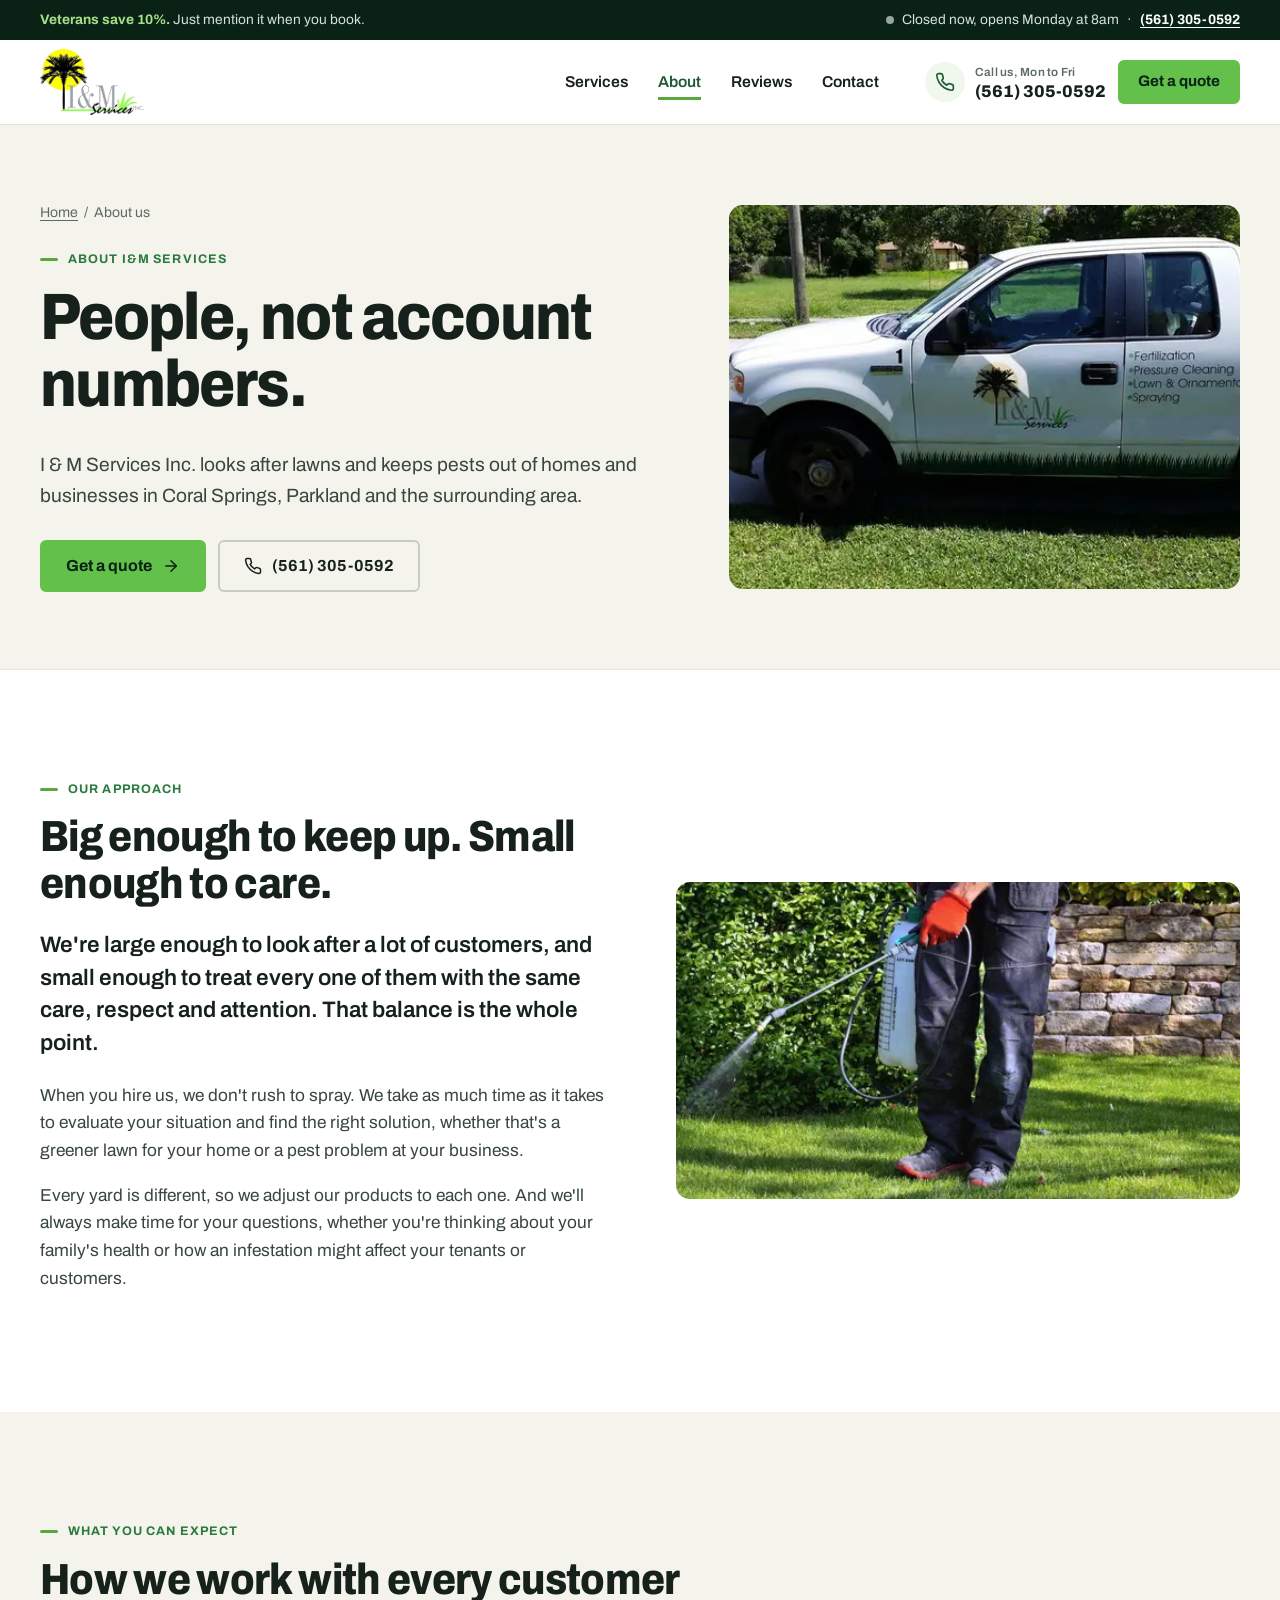
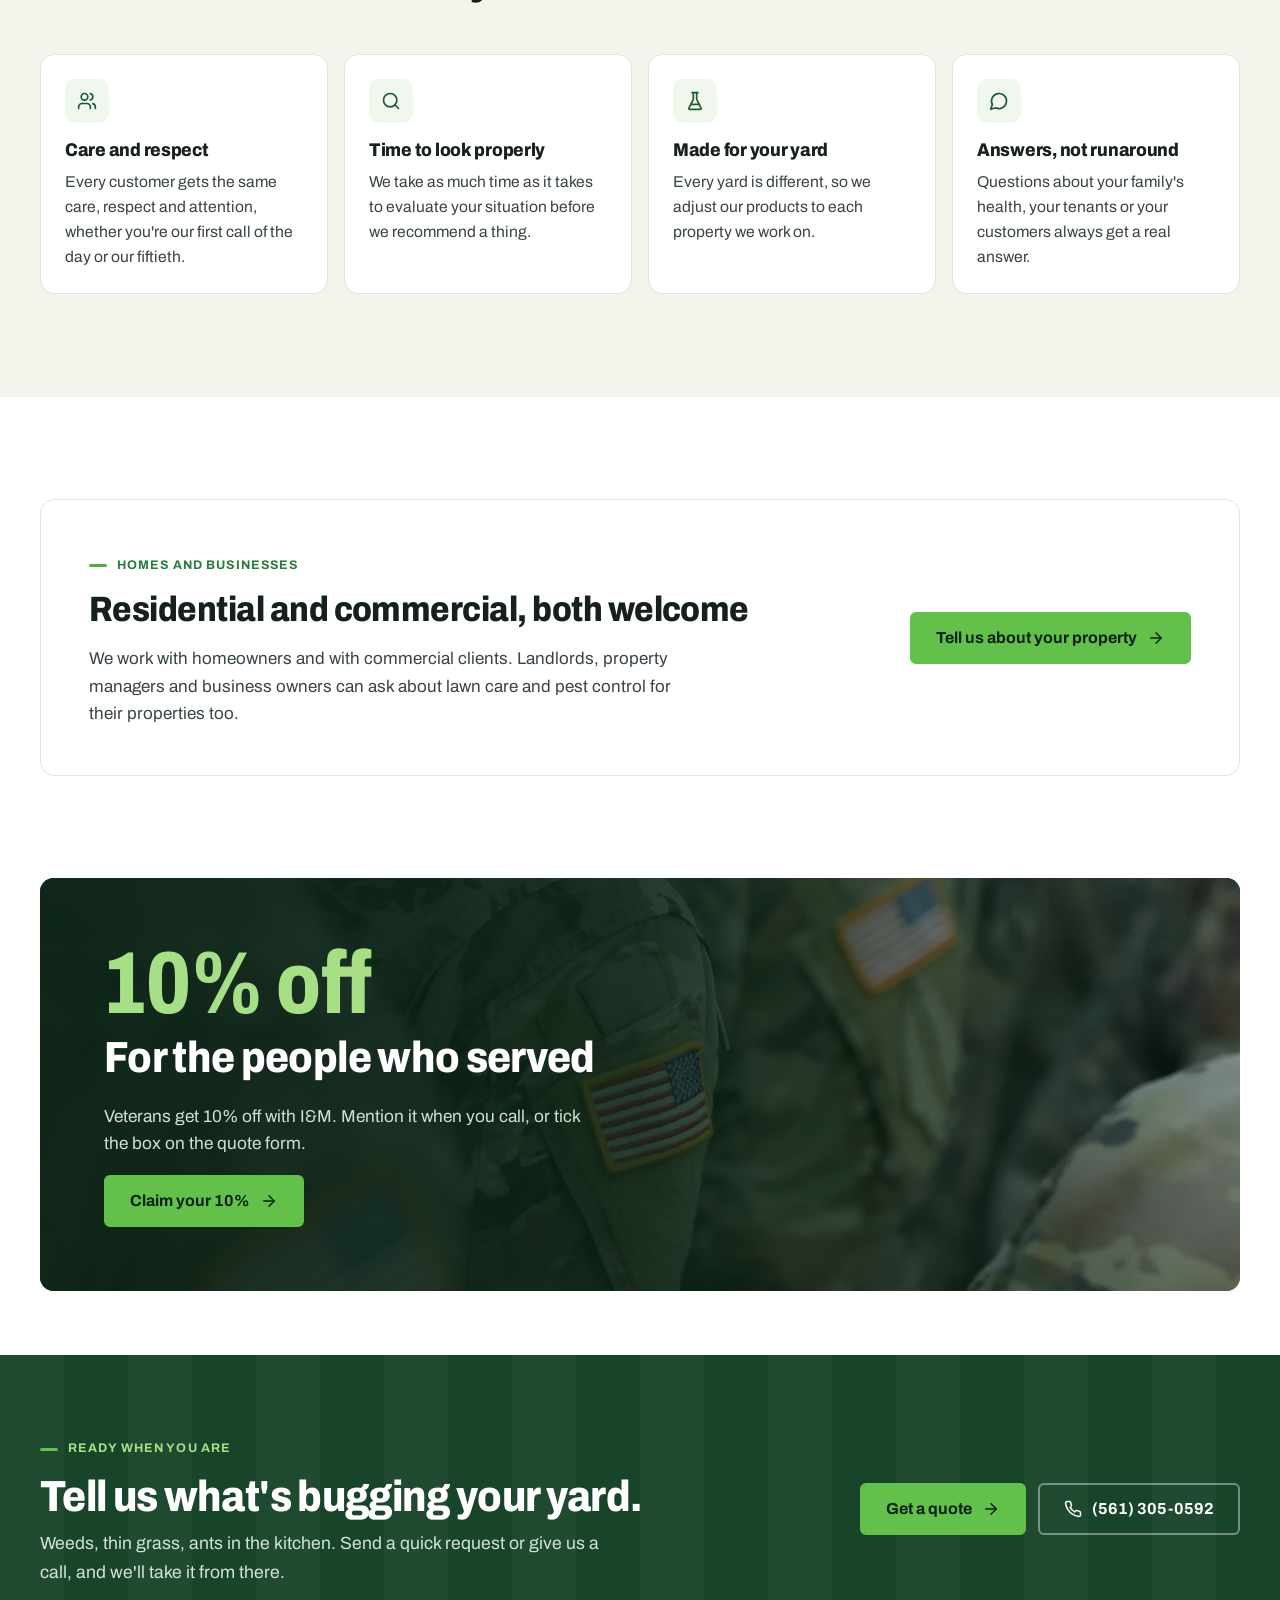
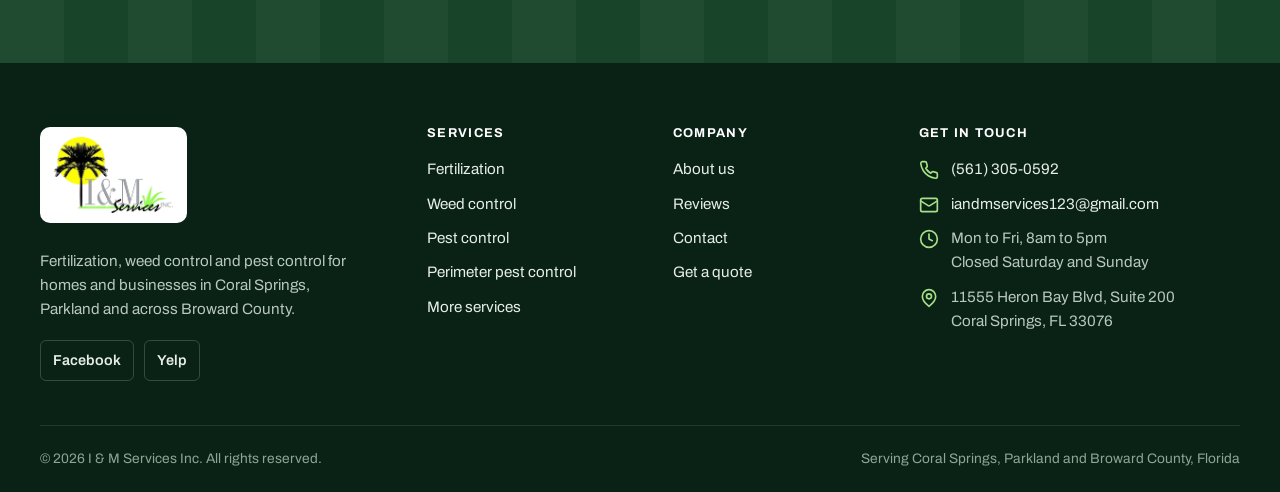
==== about-us/index.html @ bcdc4e03 "I&M Services website prototype Static HTML/CSS/JS redesign of iandmgreenlawns.com: home, services, a" ====
<!doctype html>
<html lang="en">
<head>
<meta charset="utf-8">
<meta name="viewport" content="width=device-width, initial-scale=1">
<title>About Us | I&amp;M Services, Lawn Care &amp; Pest Control in Coral Springs FL</title>
<meta name="description" content="I & M Services Inc. looks after lawns and keeps pests out of homes and businesses in Coral Springs, Parkland and the surrounding area.">
<!-- Preview build. Remove this noindex line when the site goes live on iandmgreenlawns.com -->
<meta name="robots" content="noindex, nofollow">
<meta name="theme-color" content="#0a2215">
<meta property="og:type" content="website">
<meta property="og:title" content="About Us | I&amp;M Services, Lawn Care &amp; Pest Control in Coral Springs FL">
<meta property="og:description" content="I & M Services Inc. looks after lawns and keeps pests out of homes and businesses in Coral Springs, Parkland and the surrounding area.">
<meta property="og:url" content="https://iandmgreenlawns.whitephoenixconsulting.com/about-us/">
<meta property="og:image" content="https://iandmgreenlawns.whitephoenixconsulting.com/assets/img/og-image.jpg">
<meta name="twitter:card" content="summary_large_image">
<link rel="icon" type="image/png" href="../assets/img/favicon-32.png">
<link rel="apple-touch-icon" href="../assets/img/apple-touch-icon.png">
<link rel="preconnect" href="https://fonts.googleapis.com">
<link rel="preconnect" href="https://fonts.gstatic.com" crossorigin>
<link rel="stylesheet" href="https://fonts.googleapis.com/css2?family=Archivo:wdth,wght@75..100,400..800&amp;display=swap">
<link rel="stylesheet" href="../assets/css/site.css">
<script src="../assets/js/site.js" defer></script>
</head>
<body class="has-mobile-cta">
<svg width="0" height="0" style="position:absolute" aria-hidden="true" focusable="false"><symbol id="i-phone" viewBox="0 0 24 24" fill="none" stroke="currentColor" stroke-width="2" stroke-linecap="round" stroke-linejoin="round"><path d="M22 16.92v3a2 2 0 0 1-2.18 2 19.79 19.79 0 0 1-8.63-3.07 19.5 19.5 0 0 1-6-6 19.79 19.79 0 0 1-3.07-8.67A2 2 0 0 1 4.11 2h3a2 2 0 0 1 2 1.72c.13.96.36 1.9.7 2.81a2 2 0 0 1-.45 2.11L8.09 9.91a16 16 0 0 0 6 6l1.27-1.27a2 2 0 0 1 2.11-.45c.91.34 1.85.57 2.81.7A2 2 0 0 1 22 16.92z"/></symbol><symbol id="i-arrow" viewBox="0 0 24 24" fill="none" stroke="currentColor" stroke-width="2" stroke-linecap="round" stroke-linejoin="round"><path d="M5 12h14"/><path d="m12 5 7 7-7 7"/></symbol><symbol id="i-arrow-left" viewBox="0 0 24 24" fill="none" stroke="currentColor" stroke-width="2" stroke-linecap="round" stroke-linejoin="round"><path d="M19 12H5"/><path d="m12 19-7-7 7-7"/></symbol><symbol id="i-check" viewBox="0 0 24 24" fill="none" stroke="currentColor" stroke-width="2" stroke-linecap="round" stroke-linejoin="round"><path d="M20 6 9 17l-5-5"/></symbol><symbol id="i-pin" viewBox="0 0 24 24" fill="none" stroke="currentColor" stroke-width="2" stroke-linecap="round" stroke-linejoin="round"><path d="M20 10c0 6-8 12-8 12s-8-6-8-12a8 8 0 0 1 16 0Z"/><circle cx="12" cy="10" r="3"/></symbol><symbol id="i-clock" viewBox="0 0 24 24" fill="none" stroke="currentColor" stroke-width="2" stroke-linecap="round" stroke-linejoin="round"><circle cx="12" cy="12" r="10"/><path d="M12 6v6l4 2"/></symbol><symbol id="i-mail" viewBox="0 0 24 24" fill="none" stroke="currentColor" stroke-width="2" stroke-linecap="round" stroke-linejoin="round"><rect x="2" y="4" width="20" height="16" rx="2"/><path d="m22 7-8.97 5.7a1.94 1.94 0 0 1-2.06 0L2 7"/></symbol><symbol id="i-menu" viewBox="0 0 24 24" fill="none" stroke="currentColor" stroke-width="2" stroke-linecap="round" stroke-linejoin="round"><path d="M4 6h16M4 12h16M4 18h16"/></symbol><symbol id="i-x" viewBox="0 0 24 24" fill="none" stroke="currentColor" stroke-width="2" stroke-linecap="round" stroke-linejoin="round"><path d="M18 6 6 18M6 6l12 12"/></symbol><symbol id="i-plus" viewBox="0 0 24 24" fill="none" stroke="currentColor" stroke-width="2" stroke-linecap="round" stroke-linejoin="round"><path d="M12 5v14M5 12h14"/></symbol><symbol id="i-sprout" viewBox="0 0 24 24" fill="none" stroke="currentColor" stroke-width="2" stroke-linecap="round" stroke-linejoin="round"><path d="M7 20h10"/><path d="M10 20c5.5-2.5.8-6.4 3-10"/><path d="M9.5 9.4c1.1.8 1.8 2.2 2.3 3.7-2 .4-3.5.4-4.8-.3-1.2-.6-2.3-1.9-3-4.2 2.8-.5 4.4 0 5.5.8z"/><path d="M14.1 6a7 7 0 0 0-1.1 4c1.9-.1 3.3-.6 4.3-1.4 1-1 1.6-2.3 1.7-4.6-2.7.1-4 1-4.9 2z"/></symbol><symbol id="i-leaf" viewBox="0 0 24 24" fill="none" stroke="currentColor" stroke-width="2" stroke-linecap="round" stroke-linejoin="round"><path d="M11 20A7 7 0 0 1 9.8 6.1C15.5 5 17 4.48 19 2c1 2 2 4.18 2 8 0 5.5-4.78 10-10 10Z"/><path d="M2 21c0-3 1.85-5.36 5.08-6C9.5 14.52 12 13 13 12"/></symbol><symbol id="i-bug" viewBox="0 0 24 24" fill="none" stroke="currentColor" stroke-width="2" stroke-linecap="round" stroke-linejoin="round"><path d="m8 2 1.88 1.88"/><path d="M14.12 3.88 16 2"/><path d="M9 7.13v-1a3 3 0 1 1 6 0v1"/><path d="M12 20c-3.3 0-6-2.7-6-6v-3a4 4 0 0 1 4-4h4a4 4 0 0 1 4 4v3c0 3.3-2.7 6-6 6"/><path d="M12 20v-9"/><path d="M6.53 9C4.6 8.8 3 7.1 3 5"/><path d="M6 13H2"/><path d="M3 21c0-2.1 1.7-3.9 3.8-4"/><path d="M20.97 5c0 2.1-1.6 3.8-3.5 4"/><path d="M22 13h-4"/><path d="M17.2 17c2.1.1 3.8 1.9 3.8 4"/></symbol><symbol id="i-shield" viewBox="0 0 24 24" fill="none" stroke="currentColor" stroke-width="2" stroke-linecap="round" stroke-linejoin="round"><path d="M20 13c0 5-3.5 7.5-7.66 8.95a1 1 0 0 1-.67-.01C7.5 20.5 4 18 4 13V6a1 1 0 0 1 1-1c2 0 4.5-1.2 6.24-2.72a1.17 1.17 0 0 1 1.52 0C14.51 3.81 17 5 19 5a1 1 0 0 1 1 1z"/><path d="m9 12 2 2 4-4"/></symbol><symbol id="i-home" viewBox="0 0 24 24" fill="none" stroke="currentColor" stroke-width="2" stroke-linecap="round" stroke-linejoin="round"><path d="M3 10.5 12 3l9 7.5"/><path d="M5 9.5V20a1 1 0 0 0 1 1h4v-6h4v6h4a1 1 0 0 0 1-1V9.5"/></symbol><symbol id="i-building" viewBox="0 0 24 24" fill="none" stroke="currentColor" stroke-width="2" stroke-linecap="round" stroke-linejoin="round"><rect x="4" y="2" width="16" height="20" rx="2"/><path d="M9 22v-4h6v4"/><path d="M8 6h.01M16 6h.01M12 6h.01M12 10h.01M12 14h.01M16 10h.01M16 14h.01M8 10h.01M8 14h.01"/></symbol><symbol id="i-flag" viewBox="0 0 24 24" fill="none" stroke="currentColor" stroke-width="2" stroke-linecap="round" stroke-linejoin="round"><path d="M4 15s1-1 4-1 5 2 8 2 4-1 4-1V3s-1 1-4 1-5-2-8-2-4 1-4 1z"/><path d="M4 22v-7"/></symbol><symbol id="i-users" viewBox="0 0 24 24" fill="none" stroke="currentColor" stroke-width="2" stroke-linecap="round" stroke-linejoin="round"><path d="M16 21v-2a4 4 0 0 0-4-4H6a4 4 0 0 0-4 4v2"/><circle cx="9" cy="7" r="4"/><path d="M22 21v-2a4 4 0 0 0-3-3.87"/><path d="M16 3.13a4 4 0 0 1 0 7.75"/></symbol><symbol id="i-search" viewBox="0 0 24 24" fill="none" stroke="currentColor" stroke-width="2" stroke-linecap="round" stroke-linejoin="round"><circle cx="11" cy="11" r="8"/><path d="m21 21-4.3-4.3"/></symbol><symbol id="i-flask" viewBox="0 0 24 24" fill="none" stroke="currentColor" stroke-width="2" stroke-linecap="round" stroke-linejoin="round"><path d="M10 2v7.53a2 2 0 0 1-.21.9L4.72 20.55a1 1 0 0 0 .9 1.45h12.76a1 1 0 0 0 .9-1.45l-5.07-10.12a2 2 0 0 1-.21-.9V2"/><path d="M8.5 2h7"/><path d="M7 16h10"/></symbol><symbol id="i-help" viewBox="0 0 24 24" fill="none" stroke="currentColor" stroke-width="2" stroke-linecap="round" stroke-linejoin="round"><circle cx="12" cy="12" r="10"/><path d="M9.09 9a3 3 0 0 1 5.83 1c0 2-3 3-3 3"/><path d="M12 17h.01"/></symbol><symbol id="i-chat" viewBox="0 0 24 24" fill="none" stroke="currentColor" stroke-width="2" stroke-linecap="round" stroke-linejoin="round"><path d="M7.9 20A9 9 0 1 0 4 16.1L2 22Z"/></symbol><symbol id="i-truck" viewBox="0 0 24 24" fill="none" stroke="currentColor" stroke-width="2" stroke-linecap="round" stroke-linejoin="round"><path d="M14 18V6a2 2 0 0 0-2-2H4a2 2 0 0 0-2 2v11a1 1 0 0 0 1 1h2"/><path d="M15 18H9"/><path d="M19 18h2a1 1 0 0 0 1-1v-3.65a1 1 0 0 0-.22-.62l-3.48-4.35A1 1 0 0 0 17.52 8H14"/><circle cx="17" cy="18" r="2"/><circle cx="7" cy="18" r="2"/></symbol><symbol id="i-tree" viewBox="0 0 24 24" fill="none" stroke="currentColor" stroke-width="2" stroke-linecap="round" stroke-linejoin="round"><path d="M12 22v-6"/><path d="M12 16H6.5a3.5 3.5 0 0 1-1-6.86A5 5 0 0 1 12 3a5 5 0 0 1 6.5 6.14 3.5 3.5 0 0 1-1 6.86Z"/></symbol><symbol id="i-droplets" viewBox="0 0 24 24" fill="none" stroke="currentColor" stroke-width="2" stroke-linecap="round" stroke-linejoin="round"><path d="M7 16.3c2.2 0 4-1.83 4-4.05 0-1.16-.57-2.26-1.71-3.19S7.29 6.75 7 5.3c-.29 1.45-1.14 2.84-2.29 3.76S3 11.1 3 12.25c0 2.22 1.8 4.05 4 4.05z"/><path d="M12.56 6.6A10.97 10.97 0 0 0 14 3.02c.5 2.5 2 4.9 4 6.5s3 3.5 3 5.5a6.98 6.98 0 0 1-11.91 4.97"/></symbol><symbol id="i-scissors" viewBox="0 0 24 24" fill="none" stroke="currentColor" stroke-width="2" stroke-linecap="round" stroke-linejoin="round"><circle cx="6" cy="6" r="3"/><path d="M8.12 8.12 12 12"/><path d="M20 4 8.12 15.88"/><circle cx="6" cy="18" r="3"/><path d="M14.8 14.8 20 20"/></symbol><symbol id="i-spray" viewBox="0 0 24 24" fill="none" stroke="currentColor" stroke-width="2" stroke-linecap="round" stroke-linejoin="round"><path d="M3 3h.01M7 5h.01M11 7h.01M3 7h.01M7 9h.01M3 11h.01"/><rect x="15" y="5" width="4" height="4"/><path d="m19 9 2 2v10c0 .6-.4 1-1 1h-6c-.6 0-1-.4-1-1V11l2-2"/><path d="m13 14 8-2"/><path d="m13 19 8-2"/></symbol><symbol id="i-shovel" viewBox="0 0 24 24" fill="none" stroke="currentColor" stroke-width="2" stroke-linecap="round" stroke-linejoin="round"><path d="M2 22v-5l5-5 5 5-5 5z"/><path d="M9.5 14.5 16 8"/><path d="m17 2 5 5-.5.5a3.53 3.53 0 0 1-5 0s0 0 0 0a3.53 3.53 0 0 1 0-5L17 2"/></symbol><symbol id="i-external" viewBox="0 0 24 24" fill="none" stroke="currentColor" stroke-width="2" stroke-linecap="round" stroke-linejoin="round"><path d="M15 3h6v6"/><path d="M10 14 21 3"/><path d="M18 13v6a2 2 0 0 1-2 2H5a2 2 0 0 1-2-2V8a2 2 0 0 1 2-2h6"/></symbol><symbol id="i-heart" viewBox="0 0 24 24" fill="none" stroke="currentColor" stroke-width="2" stroke-linecap="round" stroke-linejoin="round"><path d="M19 14c1.49-1.46 3-3.21 3-5.5A5.5 5.5 0 0 0 16.5 3c-1.76 0-3 .5-4.5 2-1.5-1.5-2.74-2-4.5-2A5.5 5.5 0 0 0 2 8.5c0 2.3 1.5 4.05 3 5.5l7 7Z"/></symbol><symbol id="i-star" viewBox="0 0 24 24"><path fill="currentColor" d="M12 2.5l2.94 5.96 6.56.95-4.75 4.63 1.12 6.54L12 17.5l-5.87 3.08 1.12-6.54L2.5 9.41l6.56-.95z"/></symbol><symbol id="i-quote" viewBox="0 0 48 48"><path fill="currentColor" d="M20 10C10.6 12.4 5 19.6 5 28.6V38h14V24h-7c.4-4.7 3.6-8.3 9-9.8zm22 0c-9.4 2.4-15 9.6-15 18.6V38h14V24h-7c.4-4.7 3.6-8.3 9-9.8z"/></symbol></svg>
<a class="skip-link" href="#main">Skip to content</a>
<div class="topbar">
  <div class="container">
    <p><strong>Veterans save 10%.</strong> Just mention it when you book.</p>
    <div class="topbar__hours" data-hours-status><span class="status-dot"></span><span data-hours-text>Mon to Fri, 8am to 5pm</span><span aria-hidden="true">&middot;</span><a href="tel:+15613050592">(561) 305-0592</a></div>
  </div>
</div>
<header class="site-header">
  <div class="container">
    <a class="brand" href="../" aria-label="I&amp;M Services home"><img src="../assets/img/logo.webp" width="251" height="160" alt="I&amp;M Services Inc."></a>
    <nav class="site-nav" aria-label="Main"><ul><li><a href="../services/">Services</a></li><li><a href="../about-us/" aria-current="page">About</a></li><li><a href="../reviews/">Reviews</a></li><li><a href="../contact-us/">Contact</a></li></ul></nav>
    <div class="header-actions">
      <a class="header-phone" href="tel:+15613050592"><span class="icon-wrap"><svg class="icon" aria-hidden="true"><use href="#i-phone"/></svg></span><span><small>Call us, Mon to Fri</small><strong class="num">(561) 305-0592</strong></span></a>
      <a class="icon-btn call-icon-btn" href="tel:+15613050592" aria-label="Call (561) 305-0592"><svg class="icon" aria-hidden="true"><use href="#i-phone"/></svg></a>
      <a class="btn btn--primary btn--sm header-cta" href="../quote/">Get a quote</a>
      <button class="icon-btn nav-toggle" type="button" aria-expanded="false" aria-controls="mobile-nav" aria-label="Open menu"><svg class="icon" aria-hidden="true"><use href="#i-menu"/></svg></button>
    </div>
  </div>
  <div class="mobile-nav" id="mobile-nav" hidden>
    <div class="container">
      <ul><li><a href="../">Home<svg class="icon" aria-hidden="true"><use href="#i-arrow"/></svg></a></li><li><a href="../services/">Services<svg class="icon" aria-hidden="true"><use href="#i-arrow"/></svg></a></li><li><a href="../about-us/" aria-current="page">About<svg class="icon" aria-hidden="true"><use href="#i-arrow"/></svg></a></li><li><a href="../reviews/">Reviews<svg class="icon" aria-hidden="true"><use href="#i-arrow"/></svg></a></li><li><a href="../contact-us/">Contact<svg class="icon" aria-hidden="true"><use href="#i-arrow"/></svg></a></li></ul>
      <a class="btn btn--primary btn--block" href="../quote/">Get a quote</a>
      <a class="btn btn--outline btn--block" href="tel:+15613050592" style="margin-top:10px"><svg class="icon" aria-hidden="true"><use href="#i-phone"/></svg> Call (561) 305-0592</a>
    </div>
  </div>
</header>
<main id="main">

<section class="page-hero page-hero--split">
  <div class="container">
    <div>
      <nav class="crumbs" aria-label="Breadcrumb"><a href="../">Home</a><span aria-hidden="true">/</span>About us</nav>
      <span class="eyebrow">About I&amp;M Services</span>
      <h1>People, not account numbers.</h1>
      <p class="lede">I &amp; M Services Inc. looks after lawns and keeps pests out of homes and businesses in Coral Springs, Parkland and the surrounding area.</p>
      <div class="btn-row" style="margin-top:28px">
        <a class="btn btn--primary" href="../quote/">Get a quote <svg class="icon" aria-hidden="true"><use href="#i-arrow"/></svg></a>
        <a class="btn btn--outline" href="tel:+15613050592"><svg class="icon" aria-hidden="true"><use href="#i-phone"/></svg> (561) 305-0592</a>
      </div>
    </div>
    <div class="photo-frame"><img src="../assets/img/truck-959.webp" srcset="../assets/img/truck-640.webp 640w, ../assets/img/truck-959.webp 959w" sizes="(min-width: 960px) 45vw, 100vw" width="959" height="540" alt="The I&amp;M Services pickup truck with the palm tree logo on the door" fetchpriority="high" decoding="async"></div>
  </div>
</section>

<section class="section">
  <div class="container split">
    <div class="prose">
      <span class="eyebrow">Our approach</span>
      <h2>Big enough to keep up. Small enough to care.</h2>
      <p class="big">We're large enough to look after a lot of customers, and small enough to treat every one of them with the same care, respect and attention. That balance is the whole point.</p>
      <p>When you hire us, we don't rush to spray. We take as much time as it takes to evaluate your situation and find the right solution, whether that's a greener lawn for your home or a pest problem at your business.</p>
      <p>Every yard is different, so we adjust our products to each one. And we'll always make time for your questions, whether you're thinking about your family's health or how an infestation might affect your tenants or customers.</p>
    </div>
    <div>
      <div class="photo-frame"><img src="../assets/img/lawn-spray-1000.webp" srcset="../assets/img/lawn-spray-640.webp 640w, ../assets/img/lawn-spray-1000.webp 1000w, ../assets/img/lawn-spray-1400.webp 1400w" sizes="(min-width: 960px) 50vw, 100vw" width="1400" height="626" alt="Technician spraying a lawn treatment along a garden wall" loading="lazy" decoding="async"></div>
    </div>
  </div>
</section>

<section class="section section--sand">
  <div class="container">
    <div class="section-head">
      <span class="eyebrow">What you can expect</span>
      <h2>How we work with every customer</h2>
    </div>
    <div class="values"><div class="value"><span class="icon-wrap"><svg class="icon" aria-hidden="true"><use href="#i-users"/></svg></span><h3>Care and respect</h3><p>Every customer gets the same care, respect and attention, whether you're our first call of the day or our fiftieth.</p></div><div class="value"><span class="icon-wrap"><svg class="icon" aria-hidden="true"><use href="#i-search"/></svg></span><h3>Time to look properly</h3><p>We take as much time as it takes to evaluate your situation before we recommend a thing.</p></div><div class="value"><span class="icon-wrap"><svg class="icon" aria-hidden="true"><use href="#i-flask"/></svg></span><h3>Made for your yard</h3><p>Every yard is different, so we adjust our products to each property we work on.</p></div><div class="value"><span class="icon-wrap"><svg class="icon" aria-hidden="true"><use href="#i-chat"/></svg></span><h3>Answers, not runaround</h3><p>Questions about your family's health, your tenants or your customers always get a real answer.</p></div></div>
  </div>
</section>

<section class="section">
  <div class="container">
    <div class="split-card">
      <div>
        <span class="eyebrow">Homes and businesses</span>
        <h2>Residential and commercial, both welcome</h2>
        <p>We work with homeowners and with commercial clients. Landlords, property managers and business owners can ask about lawn care and pest control for their properties too.</p>
      </div>
      <a class="btn btn--primary" href="../quote/">Tell us about your property <svg class="icon" aria-hidden="true"><use href="#i-arrow"/></svg></a>
    </div>
  </div>
</section>

<section class="section section--tight" style="padding-top:0">
  <div class="container">
    <div class="vet">
      <div class="vet__img"><img src="../assets/img/veterans-1000.webp" srcset="../assets/img/veterans-640.webp 640w, ../assets/img/veterans-1000.webp 1000w, ../assets/img/veterans-1400.webp 1400w" sizes="100vw" width="1400" height="921" alt="" loading="eager" decoding="async"></div>
      <div class="vet__body">
        <span class="vet__big">10% off</span>
        <h2>For the people who served</h2>
        <p>Veterans get 10% off with I&amp;M. Mention it when you call, or tick the box on the quote form.</p>
        <a class="btn btn--primary" href="../quote/?veteran=1">Claim your 10% <svg class="icon" aria-hidden="true"><use href="#i-arrow"/></svg></a>
      </div>
    </div>
  </div>
</section>
<section class="cta-band" aria-labelledby="cta-title">
  <div class="container">
    <div>
      <span class="eyebrow">Ready when you are</span>
      <h2 id="cta-title">Tell us what's bugging your yard.</h2>
      <p>Weeds, thin grass, ants in the kitchen. Send a quick request or give us a call, and we'll take it from there.</p>
    </div>
    <div class="btn-row">
      <a class="btn btn--primary" href="../quote/">Get a quote <svg class="icon" aria-hidden="true"><use href="#i-arrow"/></svg></a>
      <a class="btn btn--ghost-light" href="tel:+15613050592"><svg class="icon" aria-hidden="true"><use href="#i-phone"/></svg> (561) 305-0592</a>
    </div>
  </div>
</section>

</main>
<footer class="site-footer">
  <div class="container">
    <div class="footer-grid">
      <div class="footer-about">
        <a class="footer-logo" href="../"><img src="../assets/img/logo.webp" width="251" height="160" alt="I&amp;M Services Inc." loading="lazy"></a>
        <p>Fertilization, weed control and pest control for homes and businesses in Coral Springs, Parkland and across Broward County.</p>
        <div class="social"><a href="https://www.facebook.com/iandmservices/" rel="noopener" target="_blank">Facebook</a><a href="https://www.yelp.com/biz/i-and-m-services-palm-beach" rel="noopener" target="_blank">Yelp</a></div>
      </div>
      <div>
        <h2>Services</h2>
        <ul>
          <li><a href="../services/#fertilization">Fertilization</a></li>
          <li><a href="../services/#weed-control">Weed control</a></li>
          <li><a href="../services/#pest-control">Pest control</a></li>
          <li><a href="../services/#perimeter-pest-control">Perimeter pest control</a></li>
          <li><a href="../services/#more">More services</a></li>
        </ul>
      </div>
      <div>
        <h2>Company</h2>
        <ul>
          <li><a href="../about-us/">About us</a></li>
          <li><a href="../reviews/">Reviews</a></li>
          <li><a href="../contact-us/">Contact</a></li>
          <li><a href="../quote/">Get a quote</a></li>
        </ul>
      </div>
      <div>
        <h2>Get in touch</h2>
        <ul class="footer-contact">
          <li><svg class="icon" aria-hidden="true"><use href="#i-phone"/></svg><a class="num" href="tel:+15613050592">(561) 305-0592</a></li>
          <li><svg class="icon" aria-hidden="true"><use href="#i-mail"/></svg><a href="mailto:iandmservices123@gmail.com">iandmservices123@gmail.com</a></li>
          <li><svg class="icon" aria-hidden="true"><use href="#i-clock"/></svg><span>Mon to Fri, 8am to 5pm<br>Closed Saturday and Sunday</span></li>
          <li><svg class="icon" aria-hidden="true"><use href="#i-pin"/></svg><span>11555 Heron Bay Blvd, Suite 200<br>Coral Springs, FL 33076</span></li>
        </ul>
      </div>
    </div>
    <div class="footer-bottom">
      <p>&copy; <span data-year>2026</span> I &amp; M Services Inc. All rights reserved.</p>
      <p>Serving Coral Springs, Parkland and Broward County, Florida</p>
    </div>
  </div>
</footer>
<div class="mobile-cta" role="region" aria-label="Quick actions">
  <a class="btn btn--outline" href="tel:+15613050592"><svg class="icon" aria-hidden="true"><use href="#i-phone"/></svg> Call</a>
  <a class="btn btn--primary" href="../quote/">Get a quote <svg class="icon" aria-hidden="true"><use href="#i-arrow"/></svg></a>
</div>
</body>
</html>
---- assets/css/site.css ----
/* I&M Services: site styles
   Green theme taken from the logo's grass; the logo's sun yellow is kept for star ratings only. */

:root {
  --ink: #15211a;
  --ink-2: #38463e;
  --muted: #5d6b62;
  --line: #e1e5dc;
  --line-2: #c6cec0;
  --paper: #ffffff;
  --sand: #f5f4ec;
  --sand-2: #ebeadf;

  --green-950: #0a2215;
  --green-900: #10301f;
  --green-800: #184429;
  --green-700: #1f5a33;
  --green-600: #2b7a3e;
  --green-500: #5aa83c;
  --green-100: #e2efda;
  --green-50: #f0f7ec;

  --lawn: #63c04a;
  --lawn-600: #4fab37;
  --lawn-300: #a6df86;
  --sun: #ffe135;
  --star: #f5b301;
  --danger: #b42318;

  --r-sm: 6px;
  --r: 10px;
  --r-lg: 14px;
  --shadow: 0 1px 2px rgb(16 40 24 / .06), 0 8px 24px rgb(16 40 24 / .08);
  --shadow-lg: 0 2px 4px rgb(16 40 24 / .08), 0 22px 56px rgb(5 20 12 / .28);

  --container: 1200px;
  --gutter: 20px;
  --header-h: 72px;
  --font: "Archivo", ui-sans-serif, system-ui, -apple-system, "Segoe UI", Roboto, sans-serif;
}
@media (min-width: 900px) {
  :root { --gutter: 32px; --header-h: 84px; }
}

/* Base */
*, *::before, *::after { box-sizing: border-box; }
[hidden] { display: none !important; }
html { -webkit-text-size-adjust: 100%; scroll-behavior: smooth; scroll-padding-top: calc(var(--header-h) + 16px); }
@media (prefers-reduced-motion: reduce) {
  html { scroll-behavior: auto; }
  *, *::before, *::after { transition: none !important; animation: none !important; }
}
body {
  margin: 0;
  font-family: var(--font);
  font-size: 17px;
  line-height: 1.6;
  color: var(--ink);
  background: var(--paper);
  -webkit-font-smoothing: antialiased;
  text-rendering: optimizeLegibility;
}
img { max-width: 100%; height: auto; display: block; }
a { color: var(--green-700); text-underline-offset: 3px; }
a:hover { color: var(--green-900); }
:focus-visible { outline: 3px solid var(--green-600); outline-offset: 2px; border-radius: 4px; }
h1, h2, h3, h4 {
  margin: 0 0 .5em;
  font-weight: 800;
  font-stretch: 88%;
  line-height: 1.08;
  letter-spacing: -.015em;
  color: var(--ink);
}
h1 { font-size: clamp(2.35rem, 5.4vw, 4.1rem); line-height: 1.02; letter-spacing: -.025em; }
h2 { font-size: clamp(1.85rem, 3.4vw, 2.8rem); }
h3 { font-size: 1.3rem; font-stretch: 92%; line-height: 1.2; }
p { margin: 0 0 1em; }
.num { font-variant-numeric: tabular-nums; }

.container { width: 100%; max-width: calc(var(--container) + var(--gutter) * 2); margin-inline: auto; padding-inline: var(--gutter); }
.section { padding-block: clamp(56px, 8vw, 104px); }
.section--sand { background: var(--sand); }
.section--dark { background: var(--green-950); color: #dbe6de; }
.section--dark h2, .section--dark h3 { color: #fff; }
.section--tight { padding-block: clamp(40px, 5vw, 64px); }

.eyebrow {
  display: inline-flex; align-items: center; gap: 10px;
  margin-bottom: 14px;
  font-size: .78rem; font-weight: 700; letter-spacing: .09em; text-transform: uppercase;
  color: var(--green-600);
}
.eyebrow::before { content: ""; width: 18px; height: 3px; border-radius: 2px; background: var(--green-500); }
.section--dark .eyebrow, .hero .eyebrow, .cta-band .eyebrow { color: var(--lawn-300); }
.section--dark .eyebrow::before, .hero .eyebrow::before, .cta-band .eyebrow::before { background: var(--lawn); }

.lede { font-size: clamp(1.05rem, 1.6vw, 1.2rem); color: var(--ink-2); max-width: 62ch; }
.section--dark .lede { color: #c3d1c7; }
.section-head { max-width: 720px; margin-bottom: clamp(32px, 4vw, 52px); }
.section-head--center { margin-inline: auto; text-align: center; }
.section-head--center .lede { margin-inline: auto; }
.section-head--row { display: flex; flex-wrap: wrap; align-items: end; justify-content: space-between; gap: 16px 40px; max-width: none; }
.section-head--row > div { max-width: 680px; }

.icon { width: 20px; height: 20px; flex: none; }
.icon-wrap {
  display: grid; place-items: center; flex: none;
  width: 44px; height: 44px; border-radius: 10px;
  background: var(--green-50); color: var(--green-700);
}
.visually-hidden { position: absolute !important; width: 1px; height: 1px; padding: 0; margin: -1px; overflow: hidden; clip: rect(0 0 0 0); white-space: nowrap; border: 0; }
.skip-link { position: absolute; left: -9999px; top: 8px; z-index: 100; padding: 10px 14px; border-radius: 6px; background: #fff; color: var(--ink); font-weight: 700; }
.skip-link:focus { left: 8px; }

/* Buttons */
.btn {
  display: inline-flex; align-items: center; justify-content: center; gap: 10px;
  min-height: 52px; padding: 0 24px;
  border: 2px solid transparent; border-radius: var(--r-sm);
  font: inherit; font-size: 1rem; font-weight: 700; line-height: 1; white-space: nowrap;
  text-decoration: none; cursor: pointer;
  transition: background-color .15s, border-color .15s, color .15s;
}
.btn .icon { width: 18px; height: 18px; }
.btn--primary { background: var(--lawn); border-color: var(--lawn); color: var(--green-950); }
.btn--primary:hover { background: var(--lawn-600); border-color: var(--lawn-600); color: var(--green-950); }
.btn--green { background: var(--green-800); color: #fff; }
.btn--green:hover { background: var(--green-950); color: #fff; }
.btn--dark { background: var(--ink); color: #fff; }
.btn--dark:hover { background: var(--green-900); color: #fff; }
.btn--outline { background: transparent; border-color: var(--line-2); color: var(--ink); }
.btn--outline:hover { border-color: var(--ink); color: var(--ink); }
.btn--outline-dark { background: transparent; border-color: var(--ink); color: var(--ink); }
.btn--outline-dark:hover { background: var(--ink); color: #fff; }
.btn--ghost-light { background: transparent; border-color: rgb(255 255 255 / .4); color: #fff; }
.btn--ghost-light:hover { border-color: #fff; color: #fff; }
.btn--block { width: 100%; }
.btn--sm { min-height: 44px; padding: 0 18px; font-size: .95rem; }
.btn-row { display: flex; flex-wrap: wrap; gap: 12px; }
.text-link { display: inline-flex; align-items: center; gap: 6px; font-weight: 700; color: var(--green-700); text-decoration: none; }
.text-link .icon { width: 18px; height: 18px; transition: transform .15s; }
.text-link:hover .icon { transform: translateX(3px); }

/* Top bar */
.topbar { background: var(--green-950); color: #d6e2d9; font-size: .86rem; }
.topbar .container { display: flex; align-items: center; justify-content: space-between; gap: 16px; min-height: 40px; }
.topbar p { margin: 0; }
.topbar strong { color: var(--lawn-300); }
.topbar a { color: #fff; font-weight: 700; }
.topbar__hours { display: none; align-items: center; gap: 8px; }
@media (min-width: 900px) { .topbar__hours { display: flex; } }
.status-dot { display: inline-block; width: 8px; height: 8px; border-radius: 50%; background: #9aa59d; }
.is-open .status-dot { background: #4ade80; box-shadow: 0 0 0 3px rgb(74 222 128 / .22); }

/* Header */
.site-header { position: sticky; top: 0; z-index: 50; background: #fff; border-bottom: 1px solid var(--line); transition: box-shadow .15s; }
.site-header.is-scrolled { box-shadow: 0 6px 20px rgb(16 40 24 / .07); }
.site-header > .container { display: flex; align-items: center; gap: 20px; height: var(--header-h); }
.brand { display: flex; align-items: center; flex: none; }
.brand img { height: 52px; width: auto; }
@media (min-width: 900px) { .brand img { height: 66px; } }
.site-nav { display: none; margin-left: auto; }
.site-nav ul { display: flex; gap: 2px; margin: 0; padding: 0; list-style: none; }
.site-nav a { display: block; padding: 10px 14px; border-radius: 6px; color: var(--ink); font-weight: 600; font-size: .98rem; text-decoration: none; }
.site-nav a:hover { background: var(--sand); color: var(--ink); }
.site-nav a[aria-current="page"] { color: var(--green-700); text-decoration: underline; text-decoration-thickness: 3px; text-decoration-color: var(--green-500); text-underline-offset: 10px; }
.header-actions { display: flex; align-items: center; gap: 12px; margin-left: auto; }
.header-phone { display: none; align-items: center; gap: 10px; color: var(--ink); text-decoration: none; }
.header-phone .icon-wrap { width: 40px; height: 40px; border-radius: 50%; }
.header-phone small { display: block; font-size: .74rem; font-weight: 600; letter-spacing: .02em; color: var(--muted); }
.header-phone strong { display: block; font-size: 1.06rem; font-weight: 800; line-height: 1.15; }
.header-phone:hover strong { color: var(--green-700); }
.header-cta { display: none; }
.icon-btn {
  display: inline-flex; align-items: center; justify-content: center;
  width: 46px; height: 46px; border: 1px solid var(--line); border-radius: 8px;
  background: #fff; color: var(--ink); cursor: pointer;
}
.icon-btn:hover { border-color: var(--line-2); color: var(--ink); }
.mobile-nav { border-top: 1px solid var(--line); background: #fff; padding-bottom: 20px; max-height: calc(100vh - var(--header-h)); overflow-y: auto; }
.mobile-nav ul { margin: 0; padding: 8px 0 20px; list-style: none; }
.mobile-nav li a { display: flex; justify-content: space-between; align-items: center; padding: 14px 4px; border-bottom: 1px solid var(--line); color: var(--ink); font-size: 1.1rem; font-weight: 700; text-decoration: none; }
.mobile-nav li a[aria-current="page"] { color: var(--green-700); }
.mobile-nav .btn { margin-top: 16px; }
@media (min-width: 640px) { .header-cta { display: inline-flex; } }
@media (min-width: 1000px) {
  .site-nav { display: block; }
  .header-actions { margin-left: 12px; }
  .nav-toggle, .mobile-nav { display: none !important; }
}
@media (min-width: 1140px) {
  .header-phone { display: flex; }
  .call-icon-btn { display: none; }
}

/* Home hero */
.hero { position: relative; overflow: hidden; background: var(--green-950); color: #fff; }
.hero__media { position: absolute; inset: 0; }
.hero__media img { width: 100%; height: 100%; object-fit: cover; }
.hero__media::after { content: ""; position: absolute; inset: 0; background: rgb(10 34 21 / .84); }
@media (min-width: 1000px) {
  .hero__media::after { background: linear-gradient(90deg, rgb(10 34 21 / .95) 0%, rgb(10 34 21 / .86) 40%, rgb(10 34 21 / .45) 72%, rgb(10 34 21 / .3) 100%); }
}
.hero .container { position: relative; display: grid; gap: 40px; align-items: center; padding-block: clamp(44px, 7vw, 96px); }
@media (min-width: 1000px) { .hero .container { grid-template-columns: minmax(0, 1.2fr) minmax(0, .85fr); gap: 64px; } }
.hero h1 { color: #fff; max-width: 14ch; }
.hero h1 span { color: var(--lawn-300); }
.hero .lede { color: #d3dfd6; }
.hero__points { display: grid; gap: 10px; margin: 26px 0 32px; padding: 0; list-style: none; }
.hero__points li { display: flex; align-items: flex-start; gap: 12px; color: #eef4ef; font-weight: 500; }
.hero__points .icon { margin-top: 3px; color: var(--lawn-300); }
.hero__proof { display: flex; flex-wrap: wrap; align-items: center; gap: 10px 22px; margin-top: 26px; color: #c9d7cc; font-size: .95rem; }
.hero__proof > span { display: inline-flex; align-items: center; gap: 8px; }
.stars { display: inline-flex; gap: 2px; color: var(--star); }
.stars .icon { width: 18px; height: 18px; }

/* Quote starter card */
.quote-card {
  position: relative;
  padding: clamp(22px, 3vw, 32px);
  border-top: 6px solid var(--lawn); border-radius: var(--r-lg);
  background: #fff; color: var(--ink);
  box-shadow: var(--shadow-lg);
}
.quote-card h2 { margin-bottom: 6px; font-size: 1.7rem; }
.quote-card .sub { margin-bottom: 20px; color: var(--muted); font-size: .98rem; }
.quote-card .fine { margin: 16px 0 0; text-align: center; font-size: .92rem; color: var(--muted); }
.quote-card .fine a { color: var(--ink); font-weight: 800; text-decoration: none; }
.quote-card .fine a:hover { color: var(--green-700); }

/* Form controls */
.field { margin-bottom: 18px; }
.lbl { display: block; margin-bottom: 8px; font-weight: 700; font-size: .93rem; }
.lbl .opt { font-weight: 500; color: var(--muted); }
.input {
  width: 100%; min-height: 52px; padding: 12px 14px;
  border: 1.5px solid var(--line-2); border-radius: var(--r-sm);
  background: #fff; color: var(--ink);
  font: inherit; font-size: 1rem;
  transition: border-color .15s, box-shadow .15s;
}
.input::placeholder { color: #8a958d; }
.input:focus { outline: none; border-color: var(--green-600); box-shadow: 0 0 0 4px rgb(43 122 62 / .15); }
textarea.input { min-height: 120px; resize: vertical; }
.field-error { display: none; margin-top: 6px; color: var(--danger); font-size: .88rem; font-weight: 600; }
.field.has-error .field-error { display: block; }
.field.has-error .input { border-color: var(--danger); }
.form-grid { display: grid; gap: 0 16px; }
@media (min-width: 640px) { .form-grid { grid-template-columns: 1fr 1fr; } .form-grid .full { grid-column: 1 / -1; } }

.chips { display: flex; flex-wrap: wrap; gap: 8px; margin-bottom: 20px; }
.chip { position: relative; }
.chip input { position: absolute; width: 1px; height: 1px; opacity: 0; }
.chip span {
  display: inline-flex; align-items: center; gap: 6px;
  min-height: 42px; padding: 0 14px;
  border: 1.5px solid var(--line-2); border-radius: 999px;
  background: #fff; font-size: .94rem; font-weight: 600; cursor: pointer;
  transition: background-color .15s, border-color .15s, color .15s;
}
.chip span:hover { border-color: var(--green-600); }
.chip .icon { display: none; width: 16px; height: 16px; }
.chip input:checked + span { background: var(--green-50); border-color: var(--green-600); color: var(--green-800); }
.chip input:checked + span .icon { display: block; }
.chip input:focus-visible + span { outline: 3px solid var(--green-600); outline-offset: 2px; }

.checkbox { display: flex; align-items: center; gap: 12px; padding: 14px 16px; border: 1.5px solid var(--line-2); border-radius: var(--r); background: #fff; cursor: pointer; font-weight: 600; }
.checkbox input { width: 20px; height: 20px; accent-color: var(--green-600); flex: none; }
.checkbox:has(input:checked) { border-color: var(--green-600); background: var(--green-50); }
.checkbox small { display: block; color: var(--muted); font-weight: 500; }

/* Trust bar */
.trustbar { background: #fff; border-bottom: 1px solid var(--line); }
.trustbar ul { display: grid; grid-template-columns: repeat(2, minmax(0, 1fr)); gap: 16px 20px; margin: 0; padding: 20px 0; list-style: none; }
@media (min-width: 900px) { .trustbar ul { grid-template-columns: repeat(4, minmax(0, 1fr)); } }
.trustbar li { display: flex; align-items: center; gap: 12px; font-size: .95rem; font-weight: 700; line-height: 1.3; }
.trustbar .icon-wrap { width: 40px; height: 40px; border-radius: 50%; }
.trustbar small { display: block; color: var(--muted); font-size: .84rem; font-weight: 500; }

/* Problem picker */
.picker { display: grid; gap: 14px; }
@media (min-width: 640px) { .picker { grid-template-columns: repeat(2, 1fr); } }
@media (min-width: 1000px) { .picker { grid-template-columns: repeat(3, 1fr); } }
.pick {
  display: flex; flex-direction: column; justify-content: space-between; gap: 22px;
  min-height: 160px; padding: 22px 22px 20px;
  border: 1.5px solid var(--line); border-radius: var(--r);
  background: #fff; color: var(--ink); text-decoration: none;
  transition: border-color .15s, box-shadow .15s, transform .15s;
}
.pick:hover { border-color: var(--green-600); box-shadow: var(--shadow); transform: translateY(-2px); color: var(--ink); }
.pick__tag { font-size: .76rem; font-weight: 700; letter-spacing: .07em; text-transform: uppercase; color: var(--green-600); }
.pick__q { display: block; margin-top: 8px; font-size: 1.25rem; font-weight: 800; font-stretch: 92%; line-height: 1.22; }
.pick__go { display: flex; align-items: center; justify-content: space-between; color: var(--green-700); font-size: .95rem; font-weight: 700; }
.pick__go .arrow { display: grid; place-items: center; width: 38px; height: 38px; border-radius: 50%; background: var(--green-50); transition: background-color .15s; }
.pick:hover .arrow { background: var(--lawn); color: var(--green-950); }
.pick--muted { background: var(--sand); border-style: dashed; border-color: var(--line-2); }

/* Service cards */
.services-grid { display: grid; gap: 20px; }
@media (min-width: 800px) { .services-grid { grid-template-columns: repeat(2, 1fr); gap: 24px; } }
.svc { display: flex; flex-direction: column; overflow: hidden; border: 1px solid var(--line); border-radius: var(--r-lg); background: #fff; }
.svc__img { aspect-ratio: 16 / 9; overflow: hidden; background: var(--sand-2); }
.svc__img img { width: 100%; height: 100%; object-fit: cover; transition: transform .4s; }
.svc:hover .svc__img img { transform: scale(1.03); }
.svc__body { display: flex; flex: 1; flex-direction: column; padding: 24px 24px 26px; }
.svc__kicker { margin-bottom: 8px; font-size: .76rem; font-weight: 700; letter-spacing: .07em; text-transform: uppercase; color: var(--green-600); }
.svc h3 { font-size: 1.55rem; }
.svc p { color: var(--ink-2); }
.svc .text-link { margin-top: auto; }
.checks { display: grid; gap: 9px; margin: 4px 0 22px; padding: 0; list-style: none; }
.checks li { display: flex; align-items: flex-start; gap: 10px; font-size: .98rem; font-weight: 600; }
.checks .icon { width: 18px; height: 18px; margin-top: 4px; color: var(--green-600); }
.section--dark .checks .icon { color: var(--lawn-300); }

.truck-panel { display: grid; gap: 22px; align-items: center; margin-top: 24px; padding: 20px; border: 1px solid var(--line); border-radius: var(--r-lg); background: #fff; }
@media (min-width: 800px) { .truck-panel { grid-template-columns: 300px 1fr; padding: 20px 32px 20px 20px; gap: 32px; } }
.truck-panel img { width: 100%; aspect-ratio: 16 / 9; object-fit: cover; border-radius: var(--r); }
.truck-panel h3 { margin-bottom: 6px; }
.truck-panel p { margin: 0; color: var(--ink-2); }
.tag-list { display: flex; flex-wrap: wrap; gap: 8px; margin: 14px 0 0; padding: 0; list-style: none; }
.tag-list li { padding: 8px 12px; border-radius: 6px; background: var(--sand); font-size: .92rem; font-weight: 600; }

/* Steps */
.steps { display: grid; gap: 32px; margin: 0; padding: 0; list-style: none; counter-reset: step; }
@media (min-width: 900px) { .steps { grid-template-columns: repeat(3, 1fr); gap: 40px; } }
.step { padding-top: 22px; border-top: 3px solid var(--line); }
.step:first-child { border-top-color: var(--lawn); }
.step::before {
  counter-increment: step; content: "0" counter(step);
  display: block; margin-bottom: 14px;
  font-size: 3rem; font-weight: 800; font-stretch: 78%; line-height: 1; color: var(--green-500);
}
.step p { margin: 0; color: var(--ink-2); }

/* Split layout */
.split { display: grid; gap: 40px; align-items: center; }
@media (min-width: 960px) {
  .split { grid-template-columns: 1fr 1fr; gap: 72px; }
  .split--flip > :first-child { order: 2; }
}
.photo-frame { overflow: hidden; border-radius: var(--r-lg); }
.photo-frame img { width: 100%; aspect-ratio: 16 / 9; object-fit: cover; }
.photo-caption { margin-top: 12px; color: var(--muted); font-size: .88rem; }
.section--dark .photo-caption { color: #9fb3a5; }
.why-grid { display: grid; gap: 28px; margin-top: 32px; }
@media (min-width: 640px) { .why-grid { grid-template-columns: 1fr 1fr; } }
.why-item .icon-wrap { margin-bottom: 14px; background: rgb(99 192 74 / .14); color: var(--lawn-300); }
.why-item h3 { margin-bottom: 6px; font-size: 1.15rem; }
.why-item p { margin: 0; color: #c3d1c7; font-size: .98rem; }

/* Reviews */
.review-grid { display: grid; gap: 20px; }
@media (min-width: 900px) { .review-grid { grid-template-columns: 1.6fr 1fr; } }
.review { position: relative; padding: clamp(24px, 3.5vw, 40px); border: 1px solid var(--line); border-radius: var(--r-lg); background: #fff; }
.review blockquote { margin: 16px 0 24px; font-size: 1.08rem; color: var(--ink); }
.review--big blockquote { font-size: clamp(1.25rem, 2.2vw, 1.6rem); font-weight: 600; font-stretch: 95%; line-height: 1.42; }
.review__who { display: flex; align-items: center; gap: 12px; }
.review__who strong { display: block; line-height: 1.2; }
.review__meta { color: var(--muted); font-size: .88rem; }
.avatar { display: grid; place-items: center; width: 44px; height: 44px; border-radius: 50%; background: var(--green-100); color: var(--green-800); font-weight: 800; }
.qmark { position: absolute; top: 22px; right: 26px; width: 54px; height: 54px; color: var(--green-100); }
.review--stack { display: flex; flex-direction: column; justify-content: space-between; gap: 24px; }
.review-cta { display: flex; flex-direction: column; gap: 12px; padding: clamp(24px, 3.5vw, 32px); border-radius: var(--r-lg); background: var(--green-50); }
.review-cta h3 { margin: 0; }
.review-cta p { margin: 0; color: var(--ink-2); }

/* Veterans band */
.vet { position: relative; overflow: hidden; border-radius: var(--r-lg); background: var(--green-900); color: #fff; }
.vet__img { position: absolute; inset: 0; }
.vet__img img { width: 100%; height: 100%; object-fit: cover; }
.vet__img::after { content: ""; position: absolute; inset: 0; background: rgb(10 34 21 / .86); }
@media (min-width: 900px) { .vet__img::after { background: linear-gradient(90deg, rgb(10 34 21 / .96) 0%, rgb(10 34 21 / .88) 50%, rgb(10 34 21 / .4) 100%); } }
.vet__body { position: relative; max-width: 620px; padding: clamp(32px, 5vw, 64px); }
.vet__big { display: block; margin-bottom: 8px; font-size: clamp(3.4rem, 8vw, 5.5rem); font-weight: 800; font-stretch: 78%; line-height: .95; color: var(--lawn-300); }
.vet h2 { color: #fff; }
.vet p { color: #d3dfd6; font-size: 1.08rem; }

/* Area + FAQ */
.area-faq { display: grid; gap: 48px; }
@media (min-width: 960px) { .area-faq { grid-template-columns: .85fr 1.15fr; gap: 72px; } }
.area-list { display: grid; gap: 10px; margin: 22px 0; padding: 0; list-style: none; }
.area-list li { display: flex; align-items: center; gap: 12px; padding: 14px 16px; border: 1px solid var(--line); border-radius: var(--r); background: #fff; font-weight: 700; }
.area-list .icon { color: var(--green-600); }
.area-list small { margin-left: auto; color: var(--muted); font-weight: 500; font-size: .86rem; }
.faq details { border-bottom: 1px solid var(--line); }
.faq details:first-of-type { border-top: 1px solid var(--line); }
.faq summary { display: flex; align-items: center; justify-content: space-between; gap: 16px; padding: 20px 0; list-style: none; cursor: pointer; font-size: 1.08rem; font-weight: 700; }
.faq summary::-webkit-details-marker { display: none; }
.faq summary:hover { color: var(--green-700); }
.faq .plus { display: grid; place-items: center; flex: none; width: 30px; height: 30px; border: 1.5px solid var(--line-2); border-radius: 50%; transition: transform .15s, background-color .15s; }
.faq .plus .icon { width: 16px; height: 16px; }
.faq details[open] .plus { transform: rotate(45deg); background: var(--lawn); border-color: var(--lawn); color: var(--green-950); }
.faq .answer { max-width: 64ch; padding: 0 0 20px; color: var(--ink-2); }
.faq .answer p:last-child { margin: 0; }

/* CTA band */
.cta-band { position: relative; overflow: hidden; background: var(--green-800); color: #fff; }
.cta-band::before { content: ""; position: absolute; inset: 0; background: repeating-linear-gradient(90deg, rgb(255 255 255 / .035) 0 64px, transparent 64px 128px); pointer-events: none; }
.cta-band .container { position: relative; }
.cta-band h2 { color: #fff; }
.cta-band .container { display: grid; gap: 24px; align-items: center; padding-block: clamp(48px, 6vw, 80px); }
@media (min-width: 900px) { .cta-band .container { grid-template-columns: 1.3fr auto; gap: 48px; } }
.cta-band h2 { margin-bottom: 10px; }
.cta-band p { margin: 0; max-width: 56ch; font-size: 1.1rem; color: #d3e3d6; }

/* Inner page hero */
.page-hero { padding-block: clamp(40px, 6vw, 80px); border-bottom: 1px solid var(--line); background: var(--sand); }
.page-hero h1 { max-width: 18ch; }
.page-hero--split .container { display: grid; gap: 32px; align-items: center; }
@media (min-width: 960px) { .page-hero--split .container { grid-template-columns: 1.1fr .9fr; gap: 64px; } }
.page-hero--split .photo-frame img { aspect-ratio: 4 / 3; }
.crumbs { margin: 0 0 18px; font-size: .88rem; color: var(--muted); }
.crumbs a { color: var(--muted); }
.crumbs span[aria-hidden] { margin: 0 6px; }
.jump { display: flex; flex-wrap: wrap; gap: 8px; margin-top: 26px; }
.jump a { padding: 10px 14px; border: 1px solid var(--line-2); border-radius: 999px; background: #fff; color: var(--ink); font-size: .94rem; font-weight: 600; text-decoration: none; }
.jump a:hover { border-color: var(--green-600); color: var(--green-800); }

/* Service detail */
.svc-detail { display: grid; gap: 32px; align-items: center; }
@media (min-width: 960px) {
  .svc-detail { grid-template-columns: 1fr 1fr; gap: 72px; }
  .svc-detail--flip .svc-detail__media { order: 2; }
}
.svc-detail__media img { width: 100%; aspect-ratio: 4 / 3; object-fit: cover; border-radius: var(--r-lg); }
.svc-detail p { color: var(--ink-2); }
.fit-box { display: grid; gap: 24px; margin: 26px 0 30px; padding: 22px 0 0; border-top: 1px solid var(--line); }
@media (min-width: 640px) { .fit-box { grid-template-columns: 1fr 1fr; } }
.fit-box h3 { margin-bottom: 12px; font-size: .8rem; font-stretch: 100%; font-weight: 700; letter-spacing: .08em; text-transform: uppercase; color: var(--muted); }
.fit-box .checks { margin: 0; }

.mini-grid { display: grid; gap: 12px; grid-template-columns: repeat(auto-fill, minmax(210px, 1fr)); }
.mini { display: flex; align-items: center; gap: 12px; padding: 16px 18px; border: 1px solid var(--line); border-radius: var(--r); background: #fff; font-weight: 700; }
.mini .icon-wrap { width: 38px; height: 38px; }

/* About */
.prose p { max-width: 64ch; color: var(--ink-2); font-size: 1.08rem; }
.prose p.big { color: var(--ink); font-size: clamp(1.2rem, 2vw, 1.4rem); font-weight: 600; line-height: 1.45; }
.values { display: grid; gap: 16px; }
@media (min-width: 640px) { .values { grid-template-columns: repeat(2, 1fr); } }
@media (min-width: 1000px) { .values { grid-template-columns: repeat(4, 1fr); } }
.value { padding: 24px; border: 1px solid var(--line); border-radius: var(--r-lg); background: #fff; }
.value .icon-wrap { margin-bottom: 16px; }
.value h3 { margin-bottom: 8px; font-size: 1.15rem; }
.value p { margin: 0; color: var(--ink-2); font-size: .98rem; }
.split-card { display: grid; gap: 24px; padding: clamp(24px, 4vw, 48px); border-radius: var(--r-lg); background: #fff; border: 1px solid var(--line); }
@media (min-width: 900px) { .split-card { grid-template-columns: 1fr auto; align-items: center; gap: 48px; } }
.split-card h2 { font-size: clamp(1.6rem, 2.8vw, 2.2rem); }
.split-card p { margin: 0; color: var(--ink-2); max-width: 60ch; }

/* Contact */
.contact-grid { display: grid; gap: 32px; }
@media (min-width: 960px) { .contact-grid { grid-template-columns: .9fr 1.1fr; gap: 56px; align-items: start; } }
.info-stack { display: grid; gap: 12px; }
.info-card { display: flex; gap: 16px; padding: 20px; border: 1px solid var(--line); border-radius: var(--r); background: #fff; color: var(--ink); text-decoration: none; }
a.info-card:hover { border-color: var(--green-600); color: var(--ink); }
.info-card small { display: block; margin-bottom: 2px; color: var(--muted); font-size: .78rem; font-weight: 700; letter-spacing: .07em; text-transform: uppercase; }
.info-card strong { font-size: 1.12rem; word-break: break-word; }
.info-card span.note { display: block; color: var(--muted); font-size: .92rem; }
.info-card > div { flex: 1; min-width: 0; }
.hours { width: 100%; margin-top: 8px; border-collapse: collapse; font-size: .97rem; }
.hours td { padding: 7px 0; border-bottom: 1px dashed var(--line); }
.hours td:last-child { text-align: right; font-variant-numeric: tabular-nums; }
.hours tr:last-child td { border-bottom: 0; }
.hours tr.is-today td { color: var(--green-800); font-weight: 800; }
.hours-status { display: inline-flex; align-items: center; gap: 8px; margin-top: 4px; font-size: .92rem; font-weight: 700; color: var(--muted); }
.hours-status.is-open { color: var(--green-700); }
.form-card { padding: clamp(22px, 3.5vw, 40px); border: 1px solid var(--line); border-radius: var(--r-lg); background: #fff; box-shadow: var(--shadow); }
.form-card h2 { font-size: clamp(1.5rem, 2.6vw, 2rem); }
.form-card .sub { color: var(--muted); margin-bottom: 24px; }
.form-foot { margin: 14px 0 0; color: var(--muted); font-size: .9rem; }

.success { padding: 24px 8px; text-align: center; }
.success .icon-wrap { width: 68px; height: 68px; margin: 0 auto 18px; border-radius: 50%; background: var(--green-100); color: var(--green-700); }
.success .icon-wrap .icon { width: 32px; height: 32px; }
.success h2 { font-size: clamp(1.6rem, 3vw, 2.2rem); }
.success p { max-width: 46ch; margin-inline: auto; color: var(--ink-2); }
.success .btn-row { justify-content: center; margin-top: 24px; }

/* Quote funnel */
.funnel-header { border-bottom: 1px solid var(--line); background: #fff; }
.funnel-header .container { display: flex; align-items: center; justify-content: space-between; gap: 16px; height: var(--header-h); }
.funnel-header .header-phone { display: flex; }
@media (max-width: 520px) { .funnel-header .header-phone small { display: none; } .funnel-header .header-phone .icon-wrap { display: none; } }
.funnel { min-height: calc(100vh - var(--header-h)); padding-block: clamp(28px, 5vw, 64px) 80px; background: var(--sand); }
.funnel__grid { display: grid; gap: 28px; }
@media (min-width: 1000px) { .funnel__grid { grid-template-columns: minmax(0, 1fr) 360px; gap: 40px; align-items: start; } }
.funnel .form-card { box-shadow: none; }
.progress { display: flex; align-items: center; gap: 14px; margin-bottom: 26px; color: var(--muted); font-size: .9rem; font-weight: 700; }
.progress__bar { flex: 1; height: 6px; overflow: hidden; border-radius: 99px; background: var(--line); }
.progress__bar span { display: block; width: 33.3%; height: 100%; background: var(--green-600); transition: width .25s; }
fieldset { min-width: 0; margin: 0; padding: 0; border: 0; }
.step-panel legend { margin-bottom: 8px; padding: 0; font-size: clamp(1.6rem, 3vw, 2.2rem); font-weight: 800; font-stretch: 88%; line-height: 1.1; letter-spacing: -.015em; }
.step-panel .sub { color: var(--muted); }
.option-grid { display: grid; gap: 12px; margin: 22px 0 26px; }
@media (min-width: 640px) { .option-grid { grid-template-columns: 1fr 1fr; } }
.option { position: relative; display: block; }
.option input { position: absolute; width: 1px; height: 1px; opacity: 0; }
.option__box {
  display: flex; align-items: flex-start; gap: 14px; height: 100%;
  padding: 18px; border: 1.5px solid var(--line-2); border-radius: var(--r);
  background: #fff; cursor: pointer;
  transition: border-color .15s, background-color .15s, box-shadow .15s;
}
.option__box:hover { border-color: var(--green-600); }
.option input:checked + .option__box { border-color: var(--green-600); background: var(--green-50); box-shadow: inset 0 0 0 1px var(--green-600); }
.option input:focus-visible + .option__box { outline: 3px solid var(--green-600); outline-offset: 2px; }
.option__icon { display: grid; place-items: center; flex: none; width: 44px; height: 44px; border-radius: 10px; background: var(--sand); color: var(--green-700); transition: background-color .15s; }
.option input:checked + .option__box .option__icon { background: var(--lawn); color: var(--green-950); }
.option__title { display: block; font-weight: 800; line-height: 1.25; }
.option__desc { display: block; margin-top: 3px; color: var(--muted); font-size: .92rem; line-height: 1.4; }
.option__tick { display: grid; place-items: center; flex: none; width: 22px; height: 22px; margin-left: auto; border: 1.5px solid var(--line-2); border-radius: 50%; color: transparent; }
.option__tick .icon { width: 14px; height: 14px; }
.option input:checked + .option__box .option__tick { border-color: var(--green-600); background: var(--green-600); color: #fff; }
.option-grid--2 .option__box { align-items: center; }
.step-error { display: none; margin: -10px 0 18px; color: var(--danger); font-size: .93rem; font-weight: 600; }
.step-error.show { display: block; }
.funnel-nav { display: flex; align-items: center; justify-content: space-between; gap: 12px; padding-top: 22px; border-top: 1px solid var(--line); }
.funnel-nav .btn--sun { margin-left: auto; }
.aside-card { padding: 24px; border: 1px solid var(--line); border-radius: var(--r-lg); background: #fff; }
.aside-card + .aside-card { margin-top: 16px; }
.aside-card h3 { margin-bottom: 14px; font-size: 1.1rem; }
.aside-card .checks { margin: 0; }
.summary-list { display: grid; gap: 10px; margin: 0; padding: 0; list-style: none; font-size: .95rem; }
.summary-list li { display: flex; justify-content: space-between; gap: 12px; padding-bottom: 10px; border-bottom: 1px dashed var(--line); }
.summary-list li:last-child { border-bottom: 0; padding-bottom: 0; }
.summary-list span { color: var(--muted); }
.summary-list strong { text-align: right; }

/* Mobile sticky actions */
.mobile-cta {
  position: fixed; left: 0; right: 0; bottom: 0; z-index: 60;
  display: grid; grid-template-columns: 1fr 1.25fr; gap: 8px;
  padding: 10px 12px calc(10px + env(safe-area-inset-bottom));
  border-top: 1px solid var(--line); background: #fff;
  box-shadow: 0 -6px 20px rgb(16 40 24 / .08);
}
.mobile-cta .btn { min-height: 50px; padding: 0 12px; }
body.has-mobile-cta { padding-bottom: calc(72px + env(safe-area-inset-bottom)); }
@media (min-width: 900px) {
  .mobile-cta { display: none; }
  body.has-mobile-cta { padding-bottom: 0; }
}

/* Footer */
.site-footer { background: var(--green-950); color: #b9c8bd; font-size: .95rem; }
.footer-grid { display: grid; gap: 36px; padding-block: 64px 44px; }
@media (min-width: 700px) { .footer-grid { grid-template-columns: 1fr 1fr; } }
@media (min-width: 1000px) { .footer-grid { grid-template-columns: 1.35fr .8fr .8fr 1.25fr; gap: 40px; } }
.footer-logo { display: inline-block; margin-bottom: 18px; padding: 10px 14px; border-radius: var(--r); background: #fff; }
.footer-logo img { height: 76px; width: auto; }
.footer-about p { max-width: 34ch; }
.site-footer h2 { margin-bottom: 16px; color: #fff; font-size: .8rem; font-stretch: 100%; font-weight: 700; letter-spacing: .1em; text-transform: uppercase; }
.site-footer ul { display: grid; gap: 10px; margin: 0; padding: 0; list-style: none; }
.site-footer a { color: #e6eee8; text-decoration: none; }
.site-footer a:hover { color: var(--lawn-300); }
.footer-contact li { display: flex; gap: 12px; }
.footer-contact .icon { margin-top: 3px; color: var(--lawn-300); }
.social { display: flex; gap: 10px; margin-top: 18px; }
.social a { display: inline-flex; align-items: center; gap: 8px; padding: 8px 12px; border: 1px solid rgb(255 255 255 / .18); border-radius: 6px; font-size: .9rem; font-weight: 600; }
.social a:hover { border-color: var(--lawn-300); }
.footer-bottom { display: flex; flex-wrap: wrap; justify-content: space-between; gap: 10px 24px; padding-block: 22px; border-top: 1px solid rgb(255 255 255 / .1); color: #8ea595; font-size: .86rem; }
.footer-bottom p { margin: 0; }

/* 404 */
.notfound { padding-block: clamp(64px, 12vw, 140px); text-align: center; }
.notfound h1 { max-width: none; }
.notfound .btn-row { justify-content: center; margin-top: 28px; }

/* Review side column and stretched photo */
.review-side { display: grid; gap: 16px; align-content: start; }
.review--compact { display: flex; align-items: center; justify-content: space-between; gap: 16px; padding: 20px 24px; }
@media (min-width: 960px) {
  .split--stretch { align-items: stretch; }
  .photo-frame--fill { min-height: 100%; }
  .photo-frame--fill img { height: 100%; aspect-ratio: auto; }
}
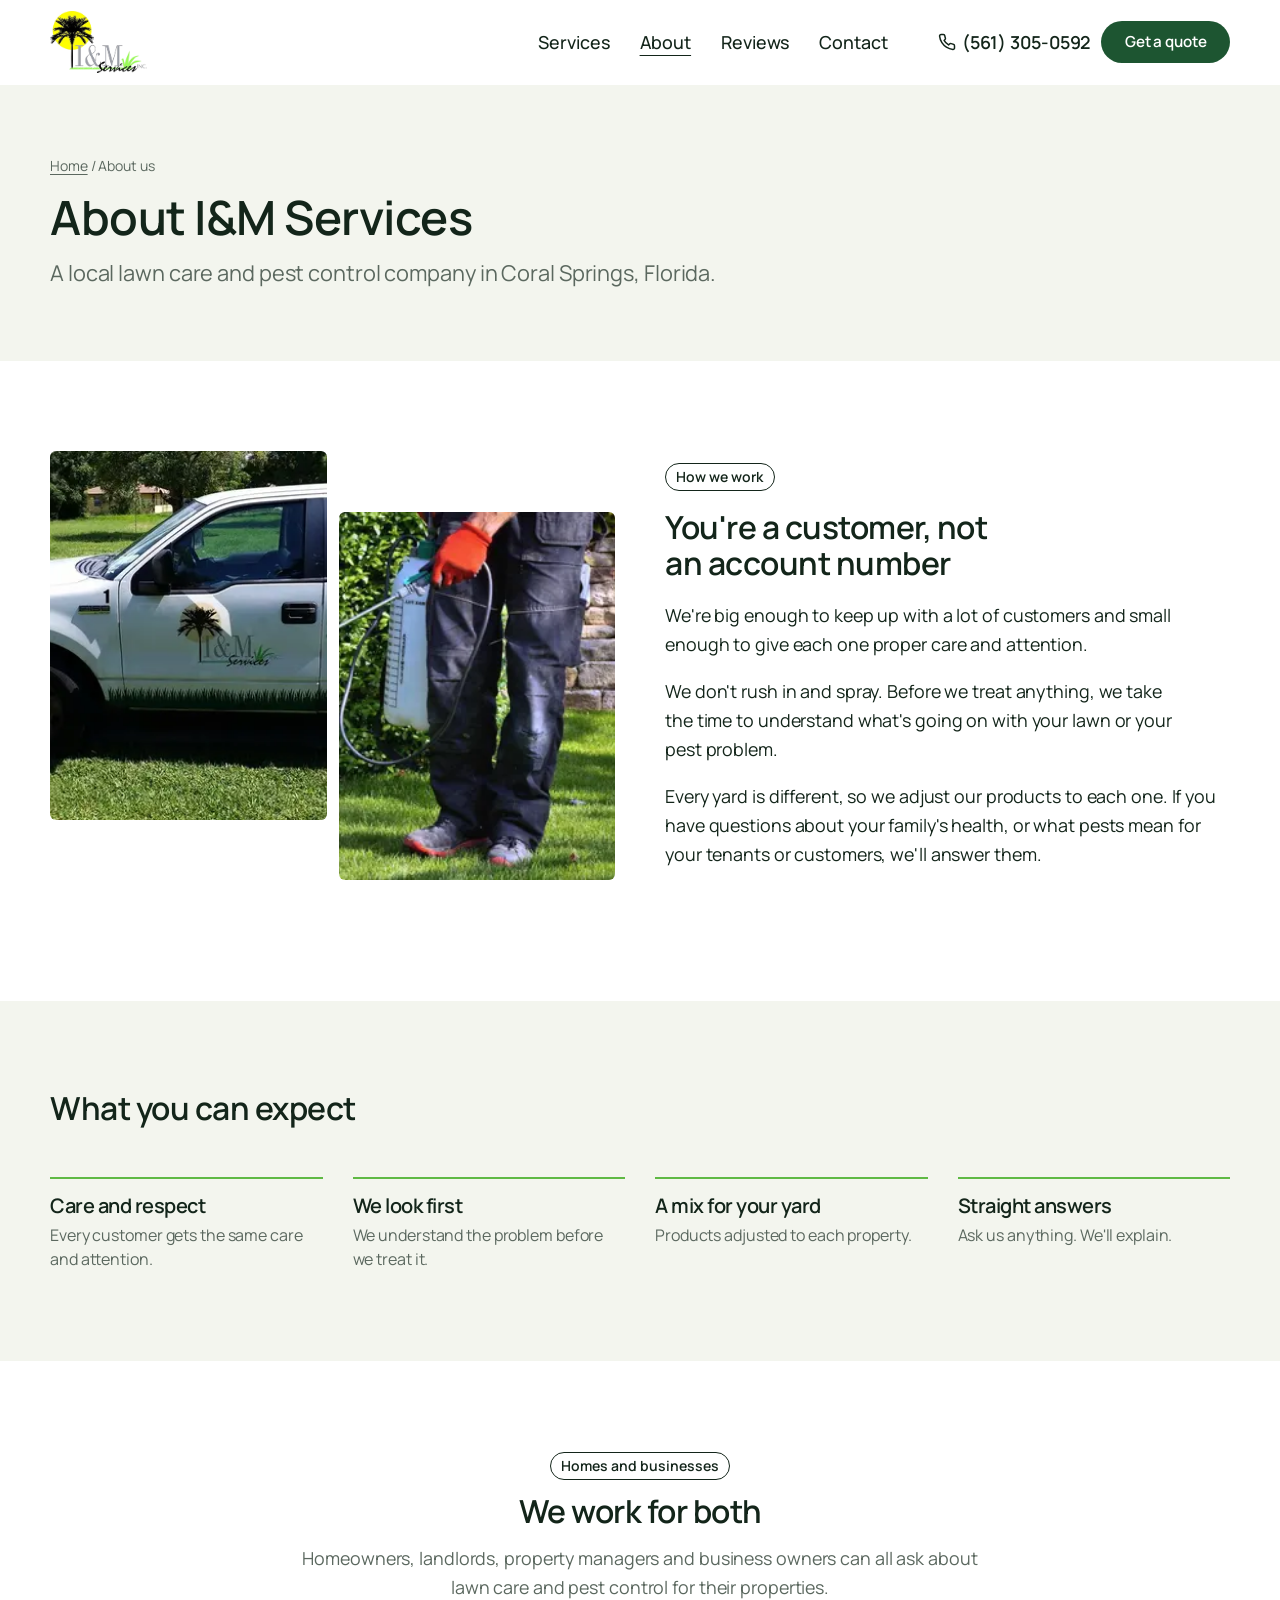
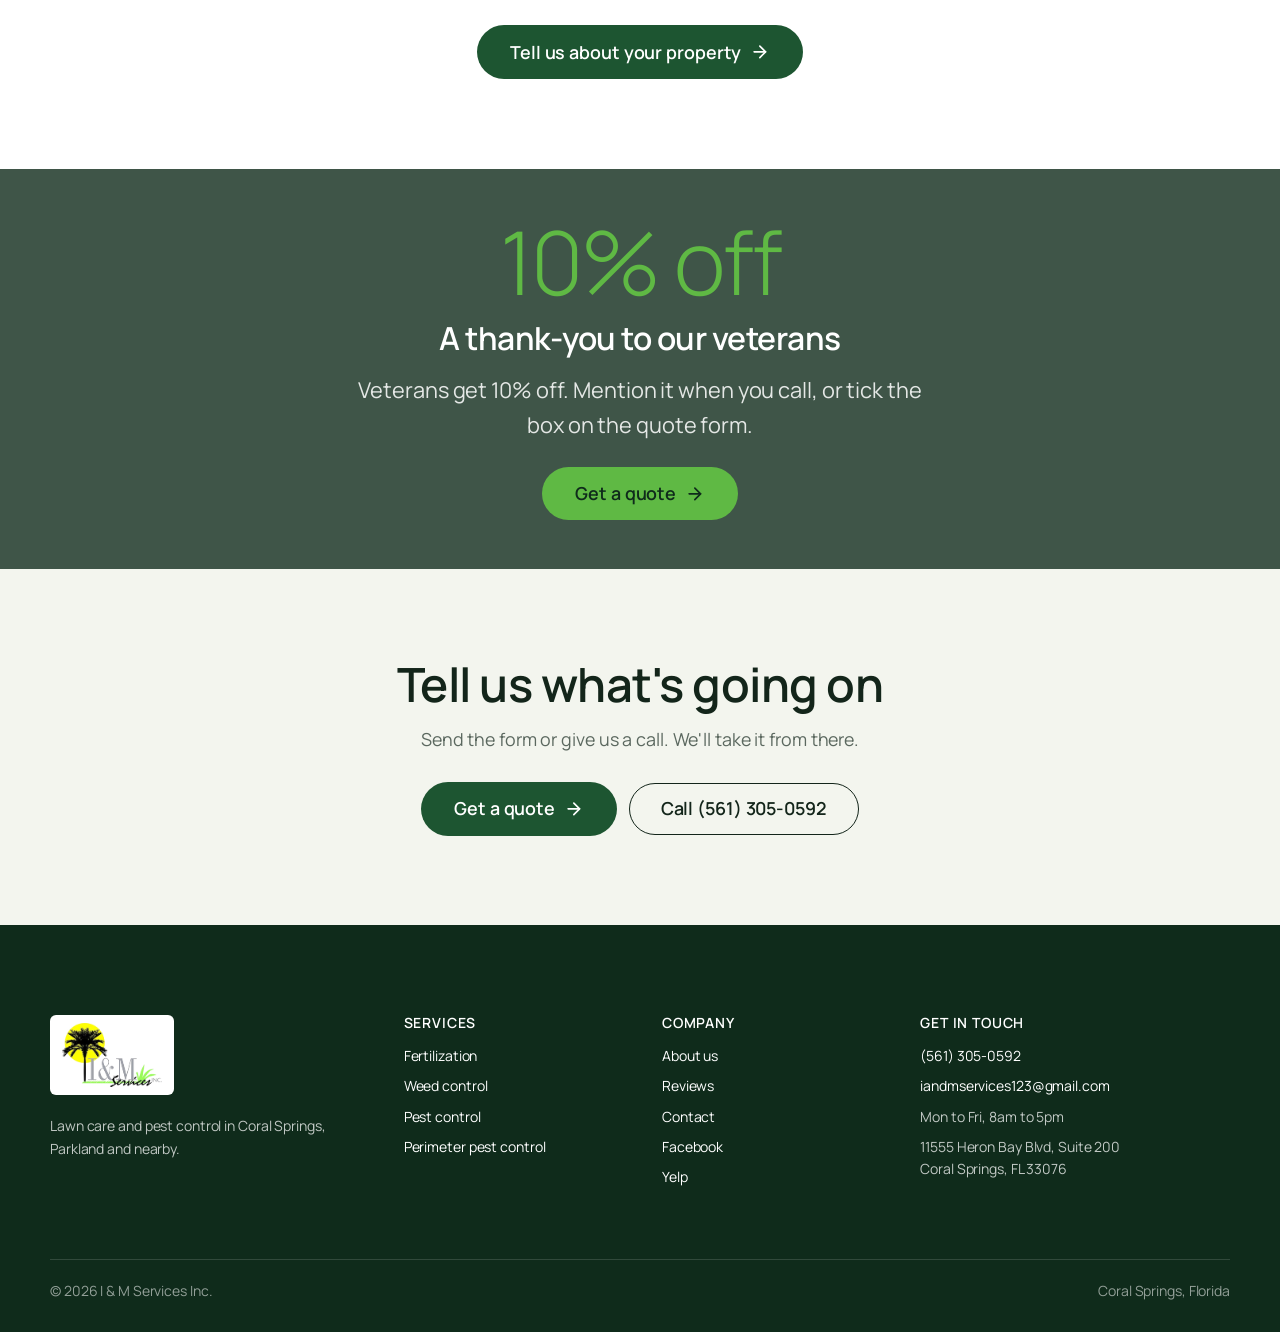
==== commit f2858339: "Rebuild on WordPress core blocks and Twenty Twenty-Five patterns Core block markup and official bloc" ====
--- a/about-us/index.html
+++ b/about-us/index.html
@@ -1,16 +1,16 @@
 <!doctype html>
-<html lang="en">
+<html lang="en-US">
 <head>
-<meta charset="utf-8">
+<meta charset="UTF-8">
 <meta name="viewport" content="width=device-width, initial-scale=1">
-<title>About Us | I&amp;M Services, Lawn Care &amp; Pest Control in Coral Springs FL</title>
-<meta name="description" content="I & M Services Inc. looks after lawns and keeps pests out of homes and businesses in Coral Springs, Parkland and the surrounding area.">
-<!-- Preview build. Remove this noindex line when the site goes live on iandmgreenlawns.com -->
+<title>About Us | I&amp;M Services, Coral Springs FL</title>
+<meta name="description" content="A local lawn care and pest control company in Coral Springs, Florida.">
+<!-- Prototype preview. Remove this noindex line at launch. -->
 <meta name="robots" content="noindex, nofollow">
-<meta name="theme-color" content="#0a2215">
+<meta name="theme-color" content="#0f2b1b">
 <meta property="og:type" content="website">
-<meta property="og:title" content="About Us | I&amp;M Services, Lawn Care &amp; Pest Control in Coral Springs FL">
-<meta property="og:description" content="I & M Services Inc. looks after lawns and keeps pests out of homes and businesses in Coral Springs, Parkland and the surrounding area.">
+<meta property="og:title" content="About Us | I&amp;M Services, Coral Springs FL">
+<meta property="og:description" content="A local lawn care and pest control company in Coral Springs, Florida.">
 <meta property="og:url" content="https://iandmgreenlawns.whitephoenixconsulting.com/about-us/">
 <meta property="og:image" content="https://iandmgreenlawns.whitephoenixconsulting.com/assets/img/og-image.jpg">
 <meta name="twitter:card" content="summary_large_image">
@@ -18,129 +18,98 @@
 <link rel="apple-touch-icon" href="../assets/img/apple-touch-icon.png">
 <link rel="preconnect" href="https://fonts.googleapis.com">
 <link rel="preconnect" href="https://fonts.gstatic.com" crossorigin>
-<link rel="stylesheet" href="https://fonts.googleapis.com/css2?family=Archivo:wdth,wght@75..100,400..800&amp;display=swap">
-<link rel="stylesheet" href="../assets/css/site.css">
+<link rel="stylesheet" href="https://fonts.googleapis.com/css2?family=Manrope:wght@300..800&amp;display=swap">
+<link rel="stylesheet" id="wp-block-library-css" href="../assets/css/wp-blocks.css">
+<link rel="stylesheet" id="theme-style-css" href="../assets/css/site.css">
+<script>document.documentElement.classList.add("js");</script>
+<script type="speculationrules">{"prerender": [{"source": "document", "where": {"and": [{"href_matches": "/*"}, {"not": {"href_matches": "/*\\?*"}}, {"not": {"selector_matches": "a[rel~=nofollow]"}}]}, "eagerness": "moderate"}]}</script>
 <script src="../assets/js/site.js" defer></script>
 </head>
-<body class="has-mobile-cta">
-<svg width="0" height="0" style="position:absolute" aria-hidden="true" focusable="false"><symbol id="i-phone" viewBox="0 0 24 24" fill="none" stroke="currentColor" stroke-width="2" stroke-linecap="round" stroke-linejoin="round"><path d="M22 16.92v3a2 2 0 0 1-2.18 2 19.79 19.79 0 0 1-8.63-3.07 19.5 19.5 0 0 1-6-6 19.79 19.79 0 0 1-3.07-8.67A2 2 0 0 1 4.11 2h3a2 2 0 0 1 2 1.72c.13.96.36 1.9.7 2.81a2 2 0 0 1-.45 2.11L8.09 9.91a16 16 0 0 0 6 6l1.27-1.27a2 2 0 0 1 2.11-.45c.91.34 1.85.57 2.81.7A2 2 0 0 1 22 16.92z"/></symbol><symbol id="i-arrow" viewBox="0 0 24 24" fill="none" stroke="currentColor" stroke-width="2" stroke-linecap="round" stroke-linejoin="round"><path d="M5 12h14"/><path d="m12 5 7 7-7 7"/></symbol><symbol id="i-arrow-left" viewBox="0 0 24 24" fill="none" stroke="currentColor" stroke-width="2" stroke-linecap="round" stroke-linejoin="round"><path d="M19 12H5"/><path d="m12 19-7-7 7-7"/></symbol><symbol id="i-check" viewBox="0 0 24 24" fill="none" stroke="currentColor" stroke-width="2" stroke-linecap="round" stroke-linejoin="round"><path d="M20 6 9 17l-5-5"/></symbol><symbol id="i-pin" viewBox="0 0 24 24" fill="none" stroke="currentColor" stroke-width="2" stroke-linecap="round" stroke-linejoin="round"><path d="M20 10c0 6-8 12-8 12s-8-6-8-12a8 8 0 0 1 16 0Z"/><circle cx="12" cy="10" r="3"/></symbol><symbol id="i-clock" viewBox="0 0 24 24" fill="none" stroke="currentColor" stroke-width="2" stroke-linecap="round" stroke-linejoin="round"><circle cx="12" cy="12" r="10"/><path d="M12 6v6l4 2"/></symbol><symbol id="i-mail" viewBox="0 0 24 24" fill="none" stroke="currentColor" stroke-width="2" stroke-linecap="round" stroke-linejoin="round"><rect x="2" y="4" width="20" height="16" rx="2"/><path d="m22 7-8.97 5.7a1.94 1.94 0 0 1-2.06 0L2 7"/></symbol><symbol id="i-menu" viewBox="0 0 24 24" fill="none" stroke="currentColor" stroke-width="2" stroke-linecap="round" stroke-linejoin="round"><path d="M4 6h16M4 12h16M4 18h16"/></symbol><symbol id="i-x" viewBox="0 0 24 24" fill="none" stroke="currentColor" stroke-width="2" stroke-linecap="round" stroke-linejoin="round"><path d="M18 6 6 18M6 6l12 12"/></symbol><symbol id="i-plus" viewBox="0 0 24 24" fill="none" stroke="currentColor" stroke-width="2" stroke-linecap="round" stroke-linejoin="round"><path d="M12 5v14M5 12h14"/></symbol><symbol id="i-sprout" viewBox="0 0 24 24" fill="none" stroke="currentColor" stroke-width="2" stroke-linecap="round" stroke-linejoin="round"><path d="M7 20h10"/><path d="M10 20c5.5-2.5.8-6.4 3-10"/><path d="M9.5 9.4c1.1.8 1.8 2.2 2.3 3.7-2 .4-3.5.4-4.8-.3-1.2-.6-2.3-1.9-3-4.2 2.8-.5 4.4 0 5.5.8z"/><path d="M14.1 6a7 7 0 0 0-1.1 4c1.9-.1 3.3-.6 4.3-1.4 1-1 1.6-2.3 1.7-4.6-2.7.1-4 1-4.9 2z"/></symbol><symbol id="i-leaf" viewBox="0 0 24 24" fill="none" stroke="currentColor" stroke-width="2" stroke-linecap="round" stroke-linejoin="round"><path d="M11 20A7 7 0 0 1 9.8 6.1C15.5 5 17 4.48 19 2c1 2 2 4.18 2 8 0 5.5-4.78 10-10 10Z"/><path d="M2 21c0-3 1.85-5.36 5.08-6C9.5 14.52 12 13 13 12"/></symbol><symbol id="i-bug" viewBox="0 0 24 24" fill="none" stroke="currentColor" stroke-width="2" stroke-linecap="round" stroke-linejoin="round"><path d="m8 2 1.88 1.88"/><path d="M14.12 3.88 16 2"/><path d="M9 7.13v-1a3 3 0 1 1 6 0v1"/><path d="M12 20c-3.3 0-6-2.7-6-6v-3a4 4 0 0 1 4-4h4a4 4 0 0 1 4 4v3c0 3.3-2.7 6-6 6"/><path d="M12 20v-9"/><path d="M6.53 9C4.6 8.8 3 7.1 3 5"/><path d="M6 13H2"/><path d="M3 21c0-2.1 1.7-3.9 3.8-4"/><path d="M20.97 5c0 2.1-1.6 3.8-3.5 4"/><path d="M22 13h-4"/><path d="M17.2 17c2.1.1 3.8 1.9 3.8 4"/></symbol><symbol id="i-shield" viewBox="0 0 24 24" fill="none" stroke="currentColor" stroke-width="2" stroke-linecap="round" stroke-linejoin="round"><path d="M20 13c0 5-3.5 7.5-7.66 8.95a1 1 0 0 1-.67-.01C7.5 20.5 4 18 4 13V6a1 1 0 0 1 1-1c2 0 4.5-1.2 6.24-2.72a1.17 1.17 0 0 1 1.52 0C14.51 3.81 17 5 19 5a1 1 0 0 1 1 1z"/><path d="m9 12 2 2 4-4"/></symbol><symbol id="i-home" viewBox="0 0 24 24" fill="none" stroke="currentColor" stroke-width="2" stroke-linecap="round" stroke-linejoin="round"><path d="M3 10.5 12 3l9 7.5"/><path d="M5 9.5V20a1 1 0 0 0 1 1h4v-6h4v6h4a1 1 0 0 0 1-1V9.5"/></symbol><symbol id="i-building" viewBox="0 0 24 24" fill="none" stroke="currentColor" stroke-width="2" stroke-linecap="round" stroke-linejoin="round"><rect x="4" y="2" width="16" height="20" rx="2"/><path d="M9 22v-4h6v4"/><path d="M8 6h.01M16 6h.01M12 6h.01M12 10h.01M12 14h.01M16 10h.01M16 14h.01M8 10h.01M8 14h.01"/></symbol><symbol id="i-flag" viewBox="0 0 24 24" fill="none" stroke="currentColor" stroke-width="2" stroke-linecap="round" stroke-linejoin="round"><path d="M4 15s1-1 4-1 5 2 8 2 4-1 4-1V3s-1 1-4 1-5-2-8-2-4 1-4 1z"/><path d="M4 22v-7"/></symbol><symbol id="i-users" viewBox="0 0 24 24" fill="none" stroke="currentColor" stroke-width="2" stroke-linecap="round" stroke-linejoin="round"><path d="M16 21v-2a4 4 0 0 0-4-4H6a4 4 0 0 0-4 4v2"/><circle cx="9" cy="7" r="4"/><path d="M22 21v-2a4 4 0 0 0-3-3.87"/><path d="M16 3.13a4 4 0 0 1 0 7.75"/></symbol><symbol id="i-search" viewBox="0 0 24 24" fill="none" stroke="currentColor" stroke-width="2" stroke-linecap="round" stroke-linejoin="round"><circle cx="11" cy="11" r="8"/><path d="m21 21-4.3-4.3"/></symbol><symbol id="i-flask" viewBox="0 0 24 24" fill="none" stroke="currentColor" stroke-width="2" stroke-linecap="round" stroke-linejoin="round"><path d="M10 2v7.53a2 2 0 0 1-.21.9L4.72 20.55a1 1 0 0 0 .9 1.45h12.76a1 1 0 0 0 .9-1.45l-5.07-10.12a2 2 0 0 1-.21-.9V2"/><path d="M8.5 2h7"/><path d="M7 16h10"/></symbol><symbol id="i-help" viewBox="0 0 24 24" fill="none" stroke="currentColor" stroke-width="2" stroke-linecap="round" stroke-linejoin="round"><circle cx="12" cy="12" r="10"/><path d="M9.09 9a3 3 0 0 1 5.83 1c0 2-3 3-3 3"/><path d="M12 17h.01"/></symbol><symbol id="i-chat" viewBox="0 0 24 24" fill="none" stroke="currentColor" stroke-width="2" stroke-linecap="round" stroke-linejoin="round"><path d="M7.9 20A9 9 0 1 0 4 16.1L2 22Z"/></symbol><symbol id="i-truck" viewBox="0 0 24 24" fill="none" stroke="currentColor" stroke-width="2" stroke-linecap="round" stroke-linejoin="round"><path d="M14 18V6a2 2 0 0 0-2-2H4a2 2 0 0 0-2 2v11a1 1 0 0 0 1 1h2"/><path d="M15 18H9"/><path d="M19 18h2a1 1 0 0 0 1-1v-3.65a1 1 0 0 0-.22-.62l-3.48-4.35A1 1 0 0 0 17.52 8H14"/><circle cx="17" cy="18" r="2"/><circle cx="7" cy="18" r="2"/></symbol><symbol id="i-tree" viewBox="0 0 24 24" fill="none" stroke="currentColor" stroke-width="2" stroke-linecap="round" stroke-linejoin="round"><path d="M12 22v-6"/><path d="M12 16H6.5a3.5 3.5 0 0 1-1-6.86A5 5 0 0 1 12 3a5 5 0 0 1 6.5 6.14 3.5 3.5 0 0 1-1 6.86Z"/></symbol><symbol id="i-droplets" viewBox="0 0 24 24" fill="none" stroke="currentColor" stroke-width="2" stroke-linecap="round" stroke-linejoin="round"><path d="M7 16.3c2.2 0 4-1.83 4-4.05 0-1.16-.57-2.26-1.71-3.19S7.29 6.75 7 5.3c-.29 1.45-1.14 2.84-2.29 3.76S3 11.1 3 12.25c0 2.22 1.8 4.05 4 4.05z"/><path d="M12.56 6.6A10.97 10.97 0 0 0 14 3.02c.5 2.5 2 4.9 4 6.5s3 3.5 3 5.5a6.98 6.98 0 0 1-11.91 4.97"/></symbol><symbol id="i-scissors" viewBox="0 0 24 24" fill="none" stroke="currentColor" stroke-width="2" stroke-linecap="round" stroke-linejoin="round"><circle cx="6" cy="6" r="3"/><path d="M8.12 8.12 12 12"/><path d="M20 4 8.12 15.88"/><circle cx="6" cy="18" r="3"/><path d="M14.8 14.8 20 20"/></symbol><symbol id="i-spray" viewBox="0 0 24 24" fill="none" stroke="currentColor" stroke-width="2" stroke-linecap="round" stroke-linejoin="round"><path d="M3 3h.01M7 5h.01M11 7h.01M3 7h.01M7 9h.01M3 11h.01"/><rect x="15" y="5" width="4" height="4"/><path d="m19 9 2 2v10c0 .6-.4 1-1 1h-6c-.6 0-1-.4-1-1V11l2-2"/><path d="m13 14 8-2"/><path d="m13 19 8-2"/></symbol><symbol id="i-shovel" viewBox="0 0 24 24" fill="none" stroke="currentColor" stroke-width="2" stroke-linecap="round" stroke-linejoin="round"><path d="M2 22v-5l5-5 5 5-5 5z"/><path d="M9.5 14.5 16 8"/><path d="m17 2 5 5-.5.5a3.53 3.53 0 0 1-5 0s0 0 0 0a3.53 3.53 0 0 1 0-5L17 2"/></symbol><symbol id="i-external" viewBox="0 0 24 24" fill="none" stroke="currentColor" stroke-width="2" stroke-linecap="round" stroke-linejoin="round"><path d="M15 3h6v6"/><path d="M10 14 21 3"/><path d="M18 13v6a2 2 0 0 1-2 2H5a2 2 0 0 1-2-2V8a2 2 0 0 1 2-2h6"/></symbol><symbol id="i-heart" viewBox="0 0 24 24" fill="none" stroke="currentColor" stroke-width="2" stroke-linecap="round" stroke-linejoin="round"><path d="M19 14c1.49-1.46 3-3.21 3-5.5A5.5 5.5 0 0 0 16.5 3c-1.76 0-3 .5-4.5 2-1.5-1.5-2.74-2-4.5-2A5.5 5.5 0 0 0 2 8.5c0 2.3 1.5 4.05 3 5.5l7 7Z"/></symbol><symbol id="i-star" viewBox="0 0 24 24"><path fill="currentColor" d="M12 2.5l2.94 5.96 6.56.95-4.75 4.63 1.12 6.54L12 17.5l-5.87 3.08 1.12-6.54L2.5 9.41l6.56-.95z"/></symbol><symbol id="i-quote" viewBox="0 0 48 48"><path fill="currentColor" d="M20 10C10.6 12.4 5 19.6 5 28.6V38h14V24h-7c.4-4.7 3.6-8.3 9-9.8zm22 0c-9.4 2.4-15 9.6-15 18.6V38h14V24h-7c.4-4.7 3.6-8.3 9-9.8z"/></symbol></svg>
-<a class="skip-link" href="#main">Skip to content</a>
-<div class="topbar">
-  <div class="container">
-    <p><strong>Veterans save 10%.</strong> Just mention it when you book.</p>
-    <div class="topbar__hours" data-hours-status><span class="status-dot"></span><span data-hours-text>Mon to Fri, 8am to 5pm</span><span aria-hidden="true">&middot;</span><a href="tel:+15613050592">(561) 305-0592</a></div>
-  </div>
-</div>
-<header class="site-header">
-  <div class="container">
-    <a class="brand" href="../" aria-label="I&amp;M Services home"><img src="../assets/img/logo.webp" width="251" height="160" alt="I&amp;M Services Inc."></a>
-    <nav class="site-nav" aria-label="Main"><ul><li><a href="../services/">Services</a></li><li><a href="../about-us/" aria-current="page">About</a></li><li><a href="../reviews/">Reviews</a></li><li><a href="../contact-us/">Contact</a></li></ul></nav>
-    <div class="header-actions">
-      <a class="header-phone" href="tel:+15613050592"><span class="icon-wrap"><svg class="icon" aria-hidden="true"><use href="#i-phone"/></svg></span><span><small>Call us, Mon to Fri</small><strong class="num">(561) 305-0592</strong></span></a>
-      <a class="icon-btn call-icon-btn" href="tel:+15613050592" aria-label="Call (561) 305-0592"><svg class="icon" aria-hidden="true"><use href="#i-phone"/></svg></a>
-      <a class="btn btn--primary btn--sm header-cta" href="../quote/">Get a quote</a>
-      <button class="icon-btn nav-toggle" type="button" aria-expanded="false" aria-controls="mobile-nav" aria-label="Open menu"><svg class="icon" aria-hidden="true"><use href="#i-menu"/></svg></button>
+<body class="page has-mobile-actions">
+<div class="wp-site-blocks">
+<a class="skip-link screen-reader-text" href="#wp--skip-link--target">Skip to content</a>
+<header class="wp-block-template-part site-header has-global-padding">
+  <div class="site-header__inner">
+    <div class="wp-block-site-logo"><a href="../" rel="home" aria-label="I&amp;M Services, home"><img src="../assets/img/logo.webp" width="251" height="160" alt="I&amp;M Services Inc."></a></div>
+    <nav class="wp-block-navigation" aria-label="Main"><ul class="wp-block-navigation__container"><li class="wp-block-navigation-item"><a class="wp-block-navigation-item__content" href="../services/">Services</a></li><li class="wp-block-navigation-item"><a class="wp-block-navigation-item__content" href="../about-us/" aria-current="page">About</a></li><li class="wp-block-navigation-item"><a class="wp-block-navigation-item__content" href="../reviews/">Reviews</a></li><li class="wp-block-navigation-item"><a class="wp-block-navigation-item__content" href="../contact-us/">Contact</a></li></ul></nav>
+    <div class="header-tools">
+      <a class="header-phone" href="tel:+15613050592"><svg width="18" height="18" xmlns="http://www.w3.org/2000/svg" viewBox="0 0 24 24" fill="none" stroke="currentColor" stroke-width="2" stroke-linecap="round" stroke-linejoin="round" aria-hidden="true" focusable="false"><path d="M22 16.92v3a2 2 0 0 1-2.18 2 19.79 19.79 0 0 1-8.63-3.07 19.5 19.5 0 0 1-6-6 19.79 19.79 0 0 1-3.07-8.67A2 2 0 0 1 4.11 2h3a2 2 0 0 1 2 1.72c.13.96.36 1.9.7 2.81a2 2 0 0 1-.45 2.11L8.09 9.91a16 16 0 0 0 6 6l1.27-1.27a2 2 0 0 1 2.11-.45c.91.34 1.85.57 2.81.7A2 2 0 0 1 22 16.92z"/></svg>(561) 305-0592</a>
+      <a class="icon-button header-call" href="tel:+15613050592" aria-label="Call (561) 305-0592"><svg xmlns="http://www.w3.org/2000/svg" viewBox="0 0 24 24" fill="none" stroke="currentColor" stroke-width="2" stroke-linecap="round" stroke-linejoin="round" aria-hidden="true" focusable="false"><path d="M22 16.92v3a2 2 0 0 1-2.18 2 19.79 19.79 0 0 1-8.63-3.07 19.5 19.5 0 0 1-6-6 19.79 19.79 0 0 1-3.07-8.67A2 2 0 0 1 4.11 2h3a2 2 0 0 1 2 1.72c.13.96.36 1.9.7 2.81a2 2 0 0 1-.45 2.11L8.09 9.91a16 16 0 0 0 6 6l1.27-1.27a2 2 0 0 1 2.11-.45c.91.34 1.85.57 2.81.7A2 2 0 0 1 22 16.92z"/></svg></a>
+      <div class="wp-block-button header-quote"><a class="wp-block-button__link wp-element-button" href="../quote/">Get a quote</a></div>
+      <button class="wp-block-navigation__responsive-container-open icon-button" type="button" aria-haspopup="dialog" aria-expanded="false" aria-label="Open menu"><svg xmlns="http://www.w3.org/2000/svg" viewBox="0 0 24 24" aria-hidden="true" focusable="false"><path fill="currentColor" d="M5 5v1.5h14V5H5zm0 7.8h14v-1.5H5v1.5zM5 19h14v-1.5H5V19z"/></svg></button>
     </div>
   </div>
-  <div class="mobile-nav" id="mobile-nav" hidden>
-    <div class="container">
-      <ul><li><a href="../">Home<svg class="icon" aria-hidden="true"><use href="#i-arrow"/></svg></a></li><li><a href="../services/">Services<svg class="icon" aria-hidden="true"><use href="#i-arrow"/></svg></a></li><li><a href="../about-us/" aria-current="page">About<svg class="icon" aria-hidden="true"><use href="#i-arrow"/></svg></a></li><li><a href="../reviews/">Reviews<svg class="icon" aria-hidden="true"><use href="#i-arrow"/></svg></a></li><li><a href="../contact-us/">Contact<svg class="icon" aria-hidden="true"><use href="#i-arrow"/></svg></a></li></ul>
-      <a class="btn btn--primary btn--block" href="../quote/">Get a quote</a>
-      <a class="btn btn--outline btn--block" href="tel:+15613050592" style="margin-top:10px"><svg class="icon" aria-hidden="true"><use href="#i-phone"/></svg> Call (561) 305-0592</a>
-    </div>
+  <div class="wp-block-navigation__responsive-container" role="dialog" aria-modal="true" aria-label="Menu">
+    <button class="wp-block-navigation__responsive-container-close icon-button" type="button" aria-label="Close menu"><svg xmlns="http://www.w3.org/2000/svg" viewBox="0 0 24 24" aria-hidden="true" focusable="false"><path fill="currentColor" d="m13.06 12 6.47-6.47-1.06-1.06L12 10.94 5.53 4.47 4.47 5.53 10.94 12l-6.47 6.47 1.06 1.06L12 13.06l6.47 6.47 1.06-1.06L13.06 12Z"/></svg></button>
+    <ul><li><a href="../">Home</a></li><li><a href="../services/">Services</a></li><li><a href="../about-us/" aria-current="page">About</a></li><li><a href="../reviews/">Reviews</a></li><li><a href="../contact-us/">Contact</a></li></ul>
+    <div class="wp-block-buttons is-layout-flex"><div class="wp-block-button"><a class="wp-block-button__link wp-element-button" href="../quote/">Get a quote</a></div><div class="wp-block-button is-style-outline"><a class="wp-block-button__link wp-element-button" href="tel:+15613050592">Call (561) 305-0592</a></div></div>
   </div>
 </header>
-<main id="main">
+<main class="wp-block-group" id="wp--skip-link--target">
 
-<section class="page-hero page-hero--split">
-  <div class="container">
-    <div>
-      <nav class="crumbs" aria-label="Breadcrumb"><a href="../">Home</a><span aria-hidden="true">/</span>About us</nav>
-      <span class="eyebrow">About I&amp;M Services</span>
-      <h1>People, not account numbers.</h1>
-      <p class="lede">I &amp; M Services Inc. looks after lawns and keeps pests out of homes and businesses in Coral Springs, Parkland and the surrounding area.</p>
-      <div class="btn-row" style="margin-top:28px">
-        <a class="btn btn--primary" href="../quote/">Get a quote <svg class="icon" aria-hidden="true"><use href="#i-arrow"/></svg></a>
-        <a class="btn btn--outline" href="tel:+15613050592"><svg class="icon" aria-hidden="true"><use href="#i-phone"/></svg> (561) 305-0592</a>
+<section class="wp-block-group alignfull page-banner has-global-padding">
+  <div class="page-banner__inner">
+    <nav class="breadcrumbs" aria-label="Breadcrumb"><a href="../">Home</a> / About us</nav>
+    <h1 class="wp-block-heading">About I&amp;M Services</h1>
+    <p class="lede">A local lawn care and pest control company in Coral Springs, Florida.</p>
+  </div>
+</section>
+<section class="wp-block-group alignfull section has-global-padding">
+  <div class="wp-block-columns alignwide wide is-layout-flex">
+    <div class="wp-block-column wp-reveal">
+      <div class="overlapped">
+        <figure class="wp-block-image wp-lightbox-container"><img src="../assets/img/truck-959.webp" srcset="../assets/img/truck-640.webp 640w, ../assets/img/truck-959.webp 959w" sizes="(min-width: 782px) 25vw, 50vw" width="959" height="540" alt="The I&amp;M Services truck" loading="lazy" decoding="async"><button class="lightbox-trigger" type="button" aria-haspopup="dialog" aria-label="Enlarge: The I&amp;M Services truck"><svg xmlns="http://www.w3.org/2000/svg" width="12" height="12" fill="none" viewBox="0 0 12 12" aria-hidden="true" focusable="false"><path fill="#fff" d="M2 0a2 2 0 0 0-2 2v2h1.5V2a.5.5 0 0 1 .5-.5h2V0H2Zm2 10.5H2a.5.5 0 0 1-.5-.5V8H0v2a2 2 0 0 0 2 2h2v-1.5ZM8 12v-1.5h2a.5.5 0 0 0 .5-.5V8H12v2a2 2 0 0 1-2 2H8Zm2-12a2 2 0 0 1 2 2v2h-1.5V2a.5.5 0 0 0-.5-.5H8V0h2Z"/></svg></button></figure>
+        <figure class="wp-block-image wp-lightbox-container"><img src="../assets/img/lawn-spray-1000.webp" srcset="../assets/img/lawn-spray-640.webp 640w, ../assets/img/lawn-spray-1000.webp 1000w, ../assets/img/lawn-spray-1400.webp 1400w" sizes="(min-width: 782px) 25vw, 50vw" width="1400" height="626" alt="A lawn being treated beside a garden wall" loading="lazy" decoding="async"><button class="lightbox-trigger" type="button" aria-haspopup="dialog" aria-label="Enlarge: A lawn being treated beside a garden wall"><svg xmlns="http://www.w3.org/2000/svg" width="12" height="12" fill="none" viewBox="0 0 12 12" aria-hidden="true" focusable="false"><path fill="#fff" d="M2 0a2 2 0 0 0-2 2v2h1.5V2a.5.5 0 0 1 .5-.5h2V0H2Zm2 10.5H2a.5.5 0 0 1-.5-.5V8H0v2a2 2 0 0 0 2 2h2v-1.5ZM8 12v-1.5h2a.5.5 0 0 0 .5-.5V8H12v2a2 2 0 0 1-2 2H8Zm2-12a2 2 0 0 1 2 2v2h-1.5V2a.5.5 0 0 0-.5-.5H8V0h2Z"/></svg></button></figure>
       </div>
     </div>
-    <div class="photo-frame"><img src="../assets/img/truck-959.webp" srcset="../assets/img/truck-640.webp 640w, ../assets/img/truck-959.webp 959w" sizes="(min-width: 960px) 45vw, 100vw" width="959" height="540" alt="The I&amp;M Services pickup truck with the palm tree logo on the door" fetchpriority="high" decoding="async"></div>
-  </div>
-</section>
-
-<section class="section">
-  <div class="container split">
-    <div class="prose">
-      <span class="eyebrow">Our approach</span>
-      <h2>Big enough to keep up. Small enough to care.</h2>
-      <p class="big">We're large enough to look after a lot of customers, and small enough to treat every one of them with the same care, respect and attention. That balance is the whole point.</p>
-      <p>When you hire us, we don't rush to spray. We take as much time as it takes to evaluate your situation and find the right solution, whether that's a greener lawn for your home or a pest problem at your business.</p>
-      <p>Every yard is different, so we adjust our products to each one. And we'll always make time for your questions, whether you're thinking about your family's health or how an infestation might affect your tenants or customers.</p>
-    </div>
-    <div>
-      <div class="photo-frame"><img src="../assets/img/lawn-spray-1000.webp" srcset="../assets/img/lawn-spray-640.webp 640w, ../assets/img/lawn-spray-1000.webp 1000w, ../assets/img/lawn-spray-1400.webp 1400w" sizes="(min-width: 960px) 50vw, 100vw" width="1400" height="626" alt="Technician spraying a lawn treatment along a garden wall" loading="lazy" decoding="async"></div>
+    <div class="wp-block-column wp-reveal" style="--reveal-delay:.08s;display:grid;gap:var(--wp--style--block-gap);align-content:center">
+      <span class="is-style-text-annotation">How we work</span>
+      <h2 class="wp-block-heading">You're a customer, not an account number</h2>
+      <p>We're big enough to keep up with a lot of customers and small enough to give each one proper care and attention.</p>
+      <p>We don't rush in and spray. Before we treat anything, we take the time to understand what's going on with your lawn or your pest problem.</p>
+      <p>Every yard is different, so we adjust our products to each one. If you have questions about your family's health, or what pests mean for your tenants or customers, we'll answer them.</p>
     </div>
   </div>
 </section>
-
-<section class="section section--sand">
-  <div class="container">
-    <div class="section-head">
-      <span class="eyebrow">What you can expect</span>
-      <h2>How we work with every customer</h2>
-    </div>
-    <div class="values"><div class="value"><span class="icon-wrap"><svg class="icon" aria-hidden="true"><use href="#i-users"/></svg></span><h3>Care and respect</h3><p>Every customer gets the same care, respect and attention, whether you're our first call of the day or our fiftieth.</p></div><div class="value"><span class="icon-wrap"><svg class="icon" aria-hidden="true"><use href="#i-search"/></svg></span><h3>Time to look properly</h3><p>We take as much time as it takes to evaluate your situation before we recommend a thing.</p></div><div class="value"><span class="icon-wrap"><svg class="icon" aria-hidden="true"><use href="#i-flask"/></svg></span><h3>Made for your yard</h3><p>Every yard is different, so we adjust our products to each property we work on.</p></div><div class="value"><span class="icon-wrap"><svg class="icon" aria-hidden="true"><use href="#i-chat"/></svg></span><h3>Answers, not runaround</h3><p>Questions about your family's health, your tenants or your customers always get a real answer.</p></div></div>
+<section class="wp-block-group alignfull section has-accent-5-background-color has-global-padding">
+  <div class="wide">
+    <div class="section-head wp-reveal"><h2 class="wp-block-heading">What you can expect</h2></div>
+    <div class="wp-block-group is-layout-grid columns-4"><div class="value-tile wp-reveal"><h3 class="wp-block-heading">Care and respect</h3><p>Every customer gets the same care and attention.</p></div><div class="value-tile wp-reveal" style="--reveal-delay:0.08s"><h3 class="wp-block-heading">We look first</h3><p>We understand the problem before we treat it.</p></div><div class="value-tile wp-reveal" style="--reveal-delay:0.16s"><h3 class="wp-block-heading">A mix for your yard</h3><p>Products adjusted to each property.</p></div><div class="value-tile wp-reveal" style="--reveal-delay:0.24s"><h3 class="wp-block-heading">Straight answers</h3><p>Ask us anything. We'll explain.</p></div></div>
   </div>
 </section>
-
-<section class="section">
-  <div class="container">
-    <div class="split-card">
-      <div>
-        <span class="eyebrow">Homes and businesses</span>
-        <h2>Residential and commercial, both welcome</h2>
-        <p>We work with homeowners and with commercial clients. Landlords, property managers and business owners can ask about lawn care and pest control for their properties too.</p>
-      </div>
-      <a class="btn btn--primary" href="../quote/">Tell us about your property <svg class="icon" aria-hidden="true"><use href="#i-arrow"/></svg></a>
-    </div>
+<section class="wp-block-group alignfull section has-global-padding">
+  <div class="wp-block-group has-text-align-center wp-reveal" style="max-width:680px;margin:0 auto">
+    <span class="is-style-text-annotation">Homes and businesses</span>
+    <h2 class="wp-block-heading" style="margin-top:14px">We work for both</h2>
+    <p style="margin-top:14px;color:var(--wp--preset--color--accent-4)">Homeowners, landlords, property managers and business owners can all ask about lawn care and pest control for their properties.</p>
+    <div style="margin-top:24px"><div class="wp-block-buttons is-layout-flex is-content-justification-center"><div class="wp-block-button"><a class="wp-block-button__link wp-element-button" href="../quote/">Tell us about your property<svg xmlns="http://www.w3.org/2000/svg" viewBox="0 0 24 24" fill="none" stroke="currentColor" stroke-width="2" stroke-linecap="round" stroke-linejoin="round" aria-hidden="true" focusable="false"><path d="M5 12h14"/><path d="m12 5 7 7-7 7"/></svg></a></div></div></div>
   </div>
 </section>
-
-<section class="section section--tight" style="padding-top:0">
-  <div class="container">
-    <div class="vet">
-      <div class="vet__img"><img src="../assets/img/veterans-1000.webp" srcset="../assets/img/veterans-640.webp 640w, ../assets/img/veterans-1000.webp 1000w, ../assets/img/veterans-1400.webp 1400w" sizes="100vw" width="1400" height="921" alt="" loading="eager" decoding="async"></div>
-      <div class="vet__body">
-        <span class="vet__big">10% off</span>
-        <h2>For the people who served</h2>
-        <p>Veterans get 10% off with I&amp;M. Mention it when you call, or tick the box on the quote form.</p>
-        <a class="btn btn--primary" href="../quote/?veteran=1">Claim your 10% <svg class="icon" aria-hidden="true"><use href="#i-arrow"/></svg></a>
-      </div>
-    </div>
+<div class="wp-block-cover alignfull has-parallax band-cover" style="min-height:400px">
+  <div role="img" aria-label="Veterans in uniform" class="wp-block-cover__image-background has-parallax" style="background-position:50% 50%;background-image:url(../assets/img/veterans-1400.webp)"></div>
+  <span aria-hidden="true" class="wp-block-cover__background has-background-dim-80 has-background-dim" style="background-color:#0f2b1b"></span>
+  <div class="wp-block-cover__inner-container has-text-align-center wp-reveal">
+    <span class="band-kicker">10% off</span>
+    <h2 class="wp-block-heading">A thank-you to our veterans</h2>
+    <p>Veterans get 10% off. Mention it when you call, or tick the box on the quote form.</p>
+    <div class="wp-block-buttons is-layout-flex is-content-justification-center"><div class="wp-block-button is-style-lawn"><a class="wp-block-button__link wp-element-button" href="../quote/?veteran=1">Get a quote<svg xmlns="http://www.w3.org/2000/svg" viewBox="0 0 24 24" fill="none" stroke="currentColor" stroke-width="2" stroke-linecap="round" stroke-linejoin="round" aria-hidden="true" focusable="false"><path d="M5 12h14"/><path d="m12 5 7 7-7 7"/></svg></a></div></div>
   </div>
-</section>
-<section class="cta-band" aria-labelledby="cta-title">
-  <div class="container">
-    <div>
-      <span class="eyebrow">Ready when you are</span>
-      <h2 id="cta-title">Tell us what's bugging your yard.</h2>
-      <p>Weeds, thin grass, ants in the kitchen. Send a quick request or give us a call, and we'll take it from there.</p>
-    </div>
-    <div class="btn-row">
-      <a class="btn btn--primary" href="../quote/">Get a quote <svg class="icon" aria-hidden="true"><use href="#i-arrow"/></svg></a>
-      <a class="btn btn--ghost-light" href="tel:+15613050592"><svg class="icon" aria-hidden="true"><use href="#i-phone"/></svg> (561) 305-0592</a>
-    </div>
+</div>
+<section class="wp-block-group alignfull section has-accent-5-background-color has-global-padding">
+  <div class="wp-block-group has-text-align-center wp-reveal" style="max-width:680px;margin:0 auto">
+    <h2 class="wp-block-heading has-text-align-center" style="font-size:var(--wp--preset--font-size--xx-large)">Tell us what's going on</h2>
+    <p class="has-text-align-center" style="margin-top:14px;color:var(--wp--preset--color--accent-4)">Send the form or give us a call. We'll take it from there.</p>
+    <div style="margin-top:28px"><div class="wp-block-buttons is-layout-flex is-content-justification-center"><div class="wp-block-button"><a class="wp-block-button__link wp-element-button" href="../quote/">Get a quote<svg xmlns="http://www.w3.org/2000/svg" viewBox="0 0 24 24" fill="none" stroke="currentColor" stroke-width="2" stroke-linecap="round" stroke-linejoin="round" aria-hidden="true" focusable="false"><path d="M5 12h14"/><path d="m12 5 7 7-7 7"/></svg></a></div><div class="wp-block-button is-style-outline"><a class="wp-block-button__link wp-element-button" href="tel:+15613050592">Call (561) 305-0592</a></div></div></div>
   </div>
 </section>
 
 </main>
-<footer class="site-footer">
-  <div class="container">
-    <div class="footer-grid">
-      <div class="footer-about">
+<footer class="wp-block-template-part site-footer has-global-padding">
+  <div class="site-footer__inner">
+    <div class="footer-top">
+      <div class="footer-brand">
         <a class="footer-logo" href="../"><img src="../assets/img/logo.webp" width="251" height="160" alt="I&amp;M Services Inc." loading="lazy"></a>
-        <p>Fertilization, weed control and pest control for homes and businesses in Coral Springs, Parkland and across Broward County.</p>
-        <div class="social"><a href="https://www.facebook.com/iandmservices/" rel="noopener" target="_blank">Facebook</a><a href="https://www.yelp.com/biz/i-and-m-services-palm-beach" rel="noopener" target="_blank">Yelp</a></div>
+        <p>Lawn care and pest control in Coral Springs, Parkland and nearby.</p>
       </div>
       <div>
         <h2>Services</h2>
@@ -149,7 +118,6 @@
           <li><a href="../services/#weed-control">Weed control</a></li>
           <li><a href="../services/#pest-control">Pest control</a></li>
           <li><a href="../services/#perimeter-pest-control">Perimeter pest control</a></li>
-          <li><a href="../services/#more">More services</a></li>
         </ul>
       </div>
       <div>
@@ -158,28 +126,27 @@
           <li><a href="../about-us/">About us</a></li>
           <li><a href="../reviews/">Reviews</a></li>
           <li><a href="../contact-us/">Contact</a></li>
-          <li><a href="../quote/">Get a quote</a></li>
+          <li><a href="https://www.facebook.com/iandmservices/" target="_blank" rel="noopener">Facebook</a></li>
+          <li><a href="https://www.yelp.com/biz/i-and-m-services-palm-beach" target="_blank" rel="noopener">Yelp</a></li>
         </ul>
       </div>
       <div>
         <h2>Get in touch</h2>
-        <ul class="footer-contact">
-          <li><svg class="icon" aria-hidden="true"><use href="#i-phone"/></svg><a class="num" href="tel:+15613050592">(561) 305-0592</a></li>
-          <li><svg class="icon" aria-hidden="true"><use href="#i-mail"/></svg><a href="mailto:iandmservices123@gmail.com">iandmservices123@gmail.com</a></li>
-          <li><svg class="icon" aria-hidden="true"><use href="#i-clock"/></svg><span>Mon to Fri, 8am to 5pm<br>Closed Saturday and Sunday</span></li>
-          <li><svg class="icon" aria-hidden="true"><use href="#i-pin"/></svg><span>11555 Heron Bay Blvd, Suite 200<br>Coral Springs, FL 33076</span></li>
+        <ul>
+          <li><a href="tel:+15613050592">(561) 305-0592</a></li>
+          <li><a href="mailto:iandmservices123@gmail.com">iandmservices123@gmail.com</a></li>
+          <li>Mon to Fri, 8am to 5pm</li>
+          <li>11555 Heron Bay Blvd, Suite 200<br>Coral Springs, FL 33076</li>
         </ul>
       </div>
     </div>
-    <div class="footer-bottom">
-      <p>&copy; <span data-year>2026</span> I &amp; M Services Inc. All rights reserved.</p>
-      <p>Serving Coral Springs, Parkland and Broward County, Florida</p>
-    </div>
+    <div class="footer-bottom"><p>&copy; <span data-year>2026</span> I &amp; M Services Inc.</p><p>Coral Springs, Florida</p></div>
   </div>
 </footer>
-<div class="mobile-cta" role="region" aria-label="Quick actions">
-  <a class="btn btn--outline" href="tel:+15613050592"><svg class="icon" aria-hidden="true"><use href="#i-phone"/></svg> Call</a>
-  <a class="btn btn--primary" href="../quote/">Get a quote <svg class="icon" aria-hidden="true"><use href="#i-arrow"/></svg></a>
+</div>
+<div class="mobile-actions" role="region" aria-label="Quick actions">
+  <div class="wp-block-button is-style-outline"><a class="wp-block-button__link wp-element-button" href="tel:+15613050592"><svg xmlns="http://www.w3.org/2000/svg" viewBox="0 0 24 24" fill="none" stroke="currentColor" stroke-width="2" stroke-linecap="round" stroke-linejoin="round" aria-hidden="true" focusable="false"><path d="M22 16.92v3a2 2 0 0 1-2.18 2 19.79 19.79 0 0 1-8.63-3.07 19.5 19.5 0 0 1-6-6 19.79 19.79 0 0 1-3.07-8.67A2 2 0 0 1 4.11 2h3a2 2 0 0 1 2 1.72c.13.96.36 1.9.7 2.81a2 2 0 0 1-.45 2.11L8.09 9.91a16 16 0 0 0 6 6l1.27-1.27a2 2 0 0 1 2.11-.45c.91.34 1.85.57 2.81.7A2 2 0 0 1 22 16.92z"/></svg>Call</a></div>
+  <div class="wp-block-button"><a class="wp-block-button__link wp-element-button" href="../quote/">Get a quote<svg xmlns="http://www.w3.org/2000/svg" viewBox="0 0 24 24" fill="none" stroke="currentColor" stroke-width="2" stroke-linecap="round" stroke-linejoin="round" aria-hidden="true" focusable="false"><path d="M5 12h14"/><path d="m12 5 7 7-7 7"/></svg></a></div>
 </div>
 </body>
 </html>
--- a/assets/css/wp-blocks.css
+++ b/assets/css/wp-blocks.css
@@ -0,0 +1,749 @@
+/* Subset of @wordpress/block-library 11.2.0 (build-style/style.css + theme.css), official WordPress block styles. */
+.wp-block-button__link{cursor: pointer;
+  display: inline-block;
+  text-align: center;
+  word-break: normal;
+  overflow-wrap: anywhere;
+  box-sizing: border-box;
+  height: 100%;
+  align-content: center;}.wp-block-button__link.aligncenter{text-align: center;}.wp-block-button__link.alignright{text-align: right;}:where(.wp-block-button__link){box-shadow: none;
+  text-decoration: none;
+  border-radius: 9999px;
+  padding: calc(0.667em + 2px) calc(1.333em + 2px);}.wp-block-button[style*=text-decoration] .wp-block-button__link{text-decoration: inherit;}.wp-block-buttons > .wp-block-button.has-custom-width{max-width: none;}.wp-block-buttons > .wp-block-button.has-custom-width .wp-block-button__link{width: 100%;}.wp-block-buttons > .wp-block-button.has-custom-font-size .wp-block-button__link{font-size: inherit;}.wp-block-buttons > .wp-block-button[class*=wp-block-button__width]{width: calc(var(--wp--block-button--width) * 1% - var(--wp--style--block-gap, 0.5em) * (1 - var(--wp--block-button--width) / 100));}.wp-block-buttons > .wp-block-button.wp-block-button__width-25{width: calc(25% - var(--wp--style--block-gap, 0.5em) * 0.75);}.wp-block-buttons > .wp-block-button.wp-block-button__width-50{width: calc(50% - var(--wp--style--block-gap, 0.5em) * 0.5);}.wp-block-buttons > .wp-block-button.wp-block-button__width-75{width: calc(75% - var(--wp--style--block-gap, 0.5em) * 0.25);}.wp-block-buttons > .wp-block-button.wp-block-button__width-100{width: 100%;
+  flex-basis: 100%;}.wp-block-buttons.is-vertical > .wp-block-button[class*=wp-block-button__width]{width: calc(var(--wp--block-button--width) * 1%);}.wp-block-buttons.is-vertical > .wp-block-button.wp-block-button__width-25{width: 25%;}.wp-block-buttons.is-vertical > .wp-block-button.wp-block-button__width-50{width: 50%;}.wp-block-buttons.is-vertical > .wp-block-button.wp-block-button__width-75{width: 75%;}.wp-block-button.is-style-squared,
+.wp-block-button__link.wp-block-button.is-style-squared{border-radius: 0;}.wp-block-button.no-border-radius,
+.wp-block-button__link.no-border-radius{border-radius: 0 !important;}:root :where(.wp-block-button.is-style-outline > .wp-block-button__link),
+:root :where(.wp-block-button .wp-block-button__link.is-style-outline){border: 2px solid currentColor;
+  padding: 0.667em 1.333em;}:root :where(.wp-block-button.is-style-outline > .wp-block-button__link:not(.has-text-color)),
+:root :where(.wp-block-button .wp-block-button__link.is-style-outline:not(.has-text-color)){color: currentColor;}:root :where(.wp-block-button.is-style-outline > .wp-block-button__link:not(.has-background)),
+:root :where(.wp-block-button .wp-block-button__link.is-style-outline:not(.has-background)){background-color: transparent;
+  background-image: none;}.wp-block-buttons{box-sizing: border-box;}.wp-block-buttons.is-vertical{flex-direction: column;}.wp-block-buttons.is-vertical > .wp-block-button:last-child{margin-bottom: 0;}.wp-block-buttons > .wp-block-button{display: inline-block;
+  margin: 0;}.wp-block-buttons.is-content-justification-left{justify-content: flex-start;}.wp-block-buttons.is-content-justification-left.is-vertical{align-items: flex-start;}.wp-block-buttons.is-content-justification-center{justify-content: center;}.wp-block-buttons.is-content-justification-center.is-vertical{align-items: center;}.wp-block-buttons.is-content-justification-right{justify-content: flex-end;}.wp-block-buttons.is-content-justification-right.is-vertical{align-items: flex-end;}.wp-block-buttons.is-content-justification-space-between{justify-content: space-between;}.wp-block-buttons.aligncenter{text-align: center;}.wp-block-buttons{}.wp-block-buttons:not(.is-content-justification-space-between,
+.is-content-justification-right,
+.is-content-justification-left,
+.is-content-justification-center) .wp-block-button.aligncenter{margin-left: auto;
+  margin-right: auto;
+  width: 100%;}.wp-block-buttons[style*=text-decoration] .wp-block-button,
+.wp-block-buttons[style*=text-decoration] .wp-block-button__link{text-decoration: inherit;}.wp-block-buttons.has-custom-font-size .wp-block-button__link{font-size: inherit;}.wp-block-buttons .wp-block-button__link{width: 100%;}.wp-block-button.aligncenter{text-align: center;}:where(.wp-block-categories__label:not(.screen-reader-text)){width: 100%;
+  display: block;}.wp-block-columns{display: flex;
+  box-sizing: border-box;
+  flex-wrap: wrap !important;}@media (min-width: 782px){.wp-block-columns{flex-wrap: nowrap !important;}}.wp-block-columns{align-items: initial !important;}.wp-block-columns.are-vertically-aligned-top{align-items: flex-start;}.wp-block-columns.are-vertically-aligned-center{align-items: center;}.wp-block-columns.are-vertically-aligned-bottom{align-items: flex-end;}@media (max-width: 781px){.wp-block-columns:not(.is-not-stacked-on-mobile) > .wp-block-column{flex-basis: 100% !important;}}@media (min-width: 782px){.wp-block-columns:not(.is-not-stacked-on-mobile) > .wp-block-column{flex-basis: 0;
+    flex-grow: 1;}.wp-block-columns:not(.is-not-stacked-on-mobile) > .wp-block-column[style*=flex-basis]{flex-grow: 0;}}.wp-block-columns.is-not-stacked-on-mobile{flex-wrap: nowrap !important;}.wp-block-columns.is-not-stacked-on-mobile > .wp-block-column{flex-basis: 0;
+  flex-grow: 1;}.wp-block-columns.is-not-stacked-on-mobile > .wp-block-column[style*=flex-basis]{flex-grow: 0;}:where(.wp-block-columns){margin-bottom: 1.75em;}:where(.wp-block-columns.has-background){padding: var(--wp--style--block-background-padding, 1.25em 2.375em);}.wp-block-column{flex-grow: 1;
+  min-width: 0;
+  word-break: normal;
+  overflow-wrap: break-word;}.wp-block-column.is-vertically-aligned-top{align-self: flex-start;}.wp-block-column.is-vertically-aligned-center{align-self: center;}.wp-block-column.is-vertically-aligned-bottom{align-self: flex-end;}.wp-block-column.is-vertically-aligned-stretch{align-self: stretch;}.wp-block-column.is-vertically-aligned-top, .wp-block-column.is-vertically-aligned-center, .wp-block-column.is-vertically-aligned-bottom{width: 100%;}.wp-block-cover-image,
+.wp-block-cover{min-height: 430px;
+  padding: 1em;
+  position: relative;
+  background-position: center center;
+  display: flex;
+  justify-content: center;
+  align-items: center;
+  overflow: hidden;
+  overflow: clip;
+  box-sizing: border-box;}.wp-block-cover-image.has-background-dim:not([class*=-background-color]),
+.wp-block-cover-image .has-background-dim:not([class*=-background-color]),
+.wp-block-cover.has-background-dim:not([class*=-background-color]),
+.wp-block-cover .has-background-dim:not([class*=-background-color]){background-color: #000;}.wp-block-cover-image .has-background-dim.has-background-gradient,
+.wp-block-cover .has-background-dim.has-background-gradient{background-color: transparent;}.wp-block-cover-image.has-background-dim::before,
+.wp-block-cover.has-background-dim::before{content: "";
+  background-color: inherit;}.wp-block-cover-image.has-background-dim:not(.has-background-gradient)::before,
+.wp-block-cover-image .wp-block-cover__background,
+.wp-block-cover-image .wp-block-cover__gradient-background,
+.wp-block-cover.has-background-dim:not(.has-background-gradient)::before,
+.wp-block-cover .wp-block-cover__background,
+.wp-block-cover .wp-block-cover__gradient-background{position: absolute;
+  top: 0;
+  left: 0;
+  bottom: 0;
+  right: 0;
+  opacity: 0.5;}.wp-block-cover-image.has-background-dim.has-background-dim-10:not(.has-background-gradient)::before,
+.wp-block-cover-image.has-background-dim.has-background-dim-10 .wp-block-cover__background,
+.wp-block-cover-image.has-background-dim.has-background-dim-10 .wp-block-cover__gradient-background,
+.wp-block-cover.has-background-dim.has-background-dim-10:not(.has-background-gradient)::before,
+.wp-block-cover.has-background-dim.has-background-dim-10 .wp-block-cover__background,
+.wp-block-cover.has-background-dim.has-background-dim-10 .wp-block-cover__gradient-background{opacity: 0.1;}.wp-block-cover-image.has-background-dim.has-background-dim-20:not(.has-background-gradient)::before,
+.wp-block-cover-image.has-background-dim.has-background-dim-20 .wp-block-cover__background,
+.wp-block-cover-image.has-background-dim.has-background-dim-20 .wp-block-cover__gradient-background,
+.wp-block-cover.has-background-dim.has-background-dim-20:not(.has-background-gradient)::before,
+.wp-block-cover.has-background-dim.has-background-dim-20 .wp-block-cover__background,
+.wp-block-cover.has-background-dim.has-background-dim-20 .wp-block-cover__gradient-background{opacity: 0.2;}.wp-block-cover-image.has-background-dim.has-background-dim-30:not(.has-background-gradient)::before,
+.wp-block-cover-image.has-background-dim.has-background-dim-30 .wp-block-cover__background,
+.wp-block-cover-image.has-background-dim.has-background-dim-30 .wp-block-cover__gradient-background,
+.wp-block-cover.has-background-dim.has-background-dim-30:not(.has-background-gradient)::before,
+.wp-block-cover.has-background-dim.has-background-dim-30 .wp-block-cover__background,
+.wp-block-cover.has-background-dim.has-background-dim-30 .wp-block-cover__gradient-background{opacity: 0.3;}.wp-block-cover-image.has-background-dim.has-background-dim-40:not(.has-background-gradient)::before,
+.wp-block-cover-image.has-background-dim.has-background-dim-40 .wp-block-cover__background,
+.wp-block-cover-image.has-background-dim.has-background-dim-40 .wp-block-cover__gradient-background,
+.wp-block-cover.has-background-dim.has-background-dim-40:not(.has-background-gradient)::before,
+.wp-block-cover.has-background-dim.has-background-dim-40 .wp-block-cover__background,
+.wp-block-cover.has-background-dim.has-background-dim-40 .wp-block-cover__gradient-background{opacity: 0.4;}.wp-block-cover-image.has-background-dim.has-background-dim-50:not(.has-background-gradient)::before,
+.wp-block-cover-image.has-background-dim.has-background-dim-50 .wp-block-cover__background,
+.wp-block-cover-image.has-background-dim.has-background-dim-50 .wp-block-cover__gradient-background,
+.wp-block-cover.has-background-dim.has-background-dim-50:not(.has-background-gradient)::before,
+.wp-block-cover.has-background-dim.has-background-dim-50 .wp-block-cover__background,
+.wp-block-cover.has-background-dim.has-background-dim-50 .wp-block-cover__gradient-background{opacity: 0.5;}.wp-block-cover-image.has-background-dim.has-background-dim-60:not(.has-background-gradient)::before,
+.wp-block-cover-image.has-background-dim.has-background-dim-60 .wp-block-cover__background,
+.wp-block-cover-image.has-background-dim.has-background-dim-60 .wp-block-cover__gradient-background,
+.wp-block-cover.has-background-dim.has-background-dim-60:not(.has-background-gradient)::before,
+.wp-block-cover.has-background-dim.has-background-dim-60 .wp-block-cover__background,
+.wp-block-cover.has-background-dim.has-background-dim-60 .wp-block-cover__gradient-background{opacity: 0.6;}.wp-block-cover-image.has-background-dim.has-background-dim-70:not(.has-background-gradient)::before,
+.wp-block-cover-image.has-background-dim.has-background-dim-70 .wp-block-cover__background,
+.wp-block-cover-image.has-background-dim.has-background-dim-70 .wp-block-cover__gradient-background,
+.wp-block-cover.has-background-dim.has-background-dim-70:not(.has-background-gradient)::before,
+.wp-block-cover.has-background-dim.has-background-dim-70 .wp-block-cover__background,
+.wp-block-cover.has-background-dim.has-background-dim-70 .wp-block-cover__gradient-background{opacity: 0.7;}.wp-block-cover-image.has-background-dim.has-background-dim-80:not(.has-background-gradient)::before,
+.wp-block-cover-image.has-background-dim.has-background-dim-80 .wp-block-cover__background,
+.wp-block-cover-image.has-background-dim.has-background-dim-80 .wp-block-cover__gradient-background,
+.wp-block-cover.has-background-dim.has-background-dim-80:not(.has-background-gradient)::before,
+.wp-block-cover.has-background-dim.has-background-dim-80 .wp-block-cover__background,
+.wp-block-cover.has-background-dim.has-background-dim-80 .wp-block-cover__gradient-background{opacity: 0.8;}.wp-block-cover-image.has-background-dim.has-background-dim-90:not(.has-background-gradient)::before,
+.wp-block-cover-image.has-background-dim.has-background-dim-90 .wp-block-cover__background,
+.wp-block-cover-image.has-background-dim.has-background-dim-90 .wp-block-cover__gradient-background,
+.wp-block-cover.has-background-dim.has-background-dim-90:not(.has-background-gradient)::before,
+.wp-block-cover.has-background-dim.has-background-dim-90 .wp-block-cover__background,
+.wp-block-cover.has-background-dim.has-background-dim-90 .wp-block-cover__gradient-background{opacity: 0.9;}.wp-block-cover-image.has-background-dim.has-background-dim-100:not(.has-background-gradient)::before,
+.wp-block-cover-image.has-background-dim.has-background-dim-100 .wp-block-cover__background,
+.wp-block-cover-image.has-background-dim.has-background-dim-100 .wp-block-cover__gradient-background,
+.wp-block-cover.has-background-dim.has-background-dim-100:not(.has-background-gradient)::before,
+.wp-block-cover.has-background-dim.has-background-dim-100 .wp-block-cover__background,
+.wp-block-cover.has-background-dim.has-background-dim-100 .wp-block-cover__gradient-background{opacity: 1;}.wp-block-cover-image .wp-block-cover__gradient-background.has-background-dim.has-background-dim-0,
+.wp-block-cover-image .wp-block-cover__background.has-background-dim.has-background-dim-0,
+.wp-block-cover .wp-block-cover__gradient-background.has-background-dim.has-background-dim-0,
+.wp-block-cover .wp-block-cover__background.has-background-dim.has-background-dim-0{opacity: 0;}.wp-block-cover-image .wp-block-cover__gradient-background.has-background-dim.has-background-dim-10,
+.wp-block-cover-image .wp-block-cover__background.has-background-dim.has-background-dim-10,
+.wp-block-cover .wp-block-cover__gradient-background.has-background-dim.has-background-dim-10,
+.wp-block-cover .wp-block-cover__background.has-background-dim.has-background-dim-10{opacity: 0.1;}.wp-block-cover-image .wp-block-cover__gradient-background.has-background-dim.has-background-dim-20,
+.wp-block-cover-image .wp-block-cover__background.has-background-dim.has-background-dim-20,
+.wp-block-cover .wp-block-cover__gradient-background.has-background-dim.has-background-dim-20,
+.wp-block-cover .wp-block-cover__background.has-background-dim.has-background-dim-20{opacity: 0.2;}.wp-block-cover-image .wp-block-cover__gradient-background.has-background-dim.has-background-dim-30,
+.wp-block-cover-image .wp-block-cover__background.has-background-dim.has-background-dim-30,
+.wp-block-cover .wp-block-cover__gradient-background.has-background-dim.has-background-dim-30,
+.wp-block-cover .wp-block-cover__background.has-background-dim.has-background-dim-30{opacity: 0.3;}.wp-block-cover-image .wp-block-cover__gradient-background.has-background-dim.has-background-dim-40,
+.wp-block-cover-image .wp-block-cover__background.has-background-dim.has-background-dim-40,
+.wp-block-cover .wp-block-cover__gradient-background.has-background-dim.has-background-dim-40,
+.wp-block-cover .wp-block-cover__background.has-background-dim.has-background-dim-40{opacity: 0.4;}.wp-block-cover-image .wp-block-cover__gradient-background.has-background-dim.has-background-dim-50,
+.wp-block-cover-image .wp-block-cover__background.has-background-dim.has-background-dim-50,
+.wp-block-cover .wp-block-cover__gradient-background.has-background-dim.has-background-dim-50,
+.wp-block-cover .wp-block-cover__background.has-background-dim.has-background-dim-50{opacity: 0.5;}.wp-block-cover-image .wp-block-cover__gradient-background.has-background-dim.has-background-dim-60,
+.wp-block-cover-image .wp-block-cover__background.has-background-dim.has-background-dim-60,
+.wp-block-cover .wp-block-cover__gradient-background.has-background-dim.has-background-dim-60,
+.wp-block-cover .wp-block-cover__background.has-background-dim.has-background-dim-60{opacity: 0.6;}.wp-block-cover-image .wp-block-cover__gradient-background.has-background-dim.has-background-dim-70,
+.wp-block-cover-image .wp-block-cover__background.has-background-dim.has-background-dim-70,
+.wp-block-cover .wp-block-cover__gradient-background.has-background-dim.has-background-dim-70,
+.wp-block-cover .wp-block-cover__background.has-background-dim.has-background-dim-70{opacity: 0.7;}.wp-block-cover-image .wp-block-cover__gradient-background.has-background-dim.has-background-dim-80,
+.wp-block-cover-image .wp-block-cover__background.has-background-dim.has-background-dim-80,
+.wp-block-cover .wp-block-cover__gradient-background.has-background-dim.has-background-dim-80,
+.wp-block-cover .wp-block-cover__background.has-background-dim.has-background-dim-80{opacity: 0.8;}.wp-block-cover-image .wp-block-cover__gradient-background.has-background-dim.has-background-dim-90,
+.wp-block-cover-image .wp-block-cover__background.has-background-dim.has-background-dim-90,
+.wp-block-cover .wp-block-cover__gradient-background.has-background-dim.has-background-dim-90,
+.wp-block-cover .wp-block-cover__background.has-background-dim.has-background-dim-90{opacity: 0.9;}.wp-block-cover-image .wp-block-cover__gradient-background.has-background-dim.has-background-dim-100,
+.wp-block-cover-image .wp-block-cover__background.has-background-dim.has-background-dim-100,
+.wp-block-cover .wp-block-cover__gradient-background.has-background-dim.has-background-dim-100,
+.wp-block-cover .wp-block-cover__background.has-background-dim.has-background-dim-100{opacity: 1;}.wp-block-cover-image.alignleft, .wp-block-cover-image.alignright,
+.wp-block-cover.alignleft,
+.wp-block-cover.alignright{max-width: 420px;
+  width: 100%;}.wp-block-cover-image.aligncenter, .wp-block-cover-image.alignleft, .wp-block-cover-image.alignright,
+.wp-block-cover.aligncenter,
+.wp-block-cover.alignleft,
+.wp-block-cover.alignright{display: flex;}.wp-block-cover-image .wp-block-cover__inner-container,
+.wp-block-cover .wp-block-cover__inner-container{position: relative;
+  width: 100%;
+  color: inherit;}.wp-block-cover-image.is-position-top-left,
+.wp-block-cover.is-position-top-left{align-items: flex-start;
+  justify-content: flex-start;}.wp-block-cover-image.is-position-top-center,
+.wp-block-cover.is-position-top-center{align-items: flex-start;
+  justify-content: center;}.wp-block-cover-image.is-position-top-right,
+.wp-block-cover.is-position-top-right{align-items: flex-start;
+  justify-content: flex-end;}.wp-block-cover-image.is-position-center-left,
+.wp-block-cover.is-position-center-left{align-items: center;
+  justify-content: flex-start;}.wp-block-cover-image.is-position-center-center,
+.wp-block-cover.is-position-center-center{align-items: center;
+  justify-content: center;}.wp-block-cover-image.is-position-center-right,
+.wp-block-cover.is-position-center-right{align-items: center;
+  justify-content: flex-end;}.wp-block-cover-image.is-position-bottom-left,
+.wp-block-cover.is-position-bottom-left{align-items: flex-end;
+  justify-content: flex-start;}.wp-block-cover-image.is-position-bottom-center,
+.wp-block-cover.is-position-bottom-center{align-items: flex-end;
+  justify-content: center;}.wp-block-cover-image.is-position-bottom-right,
+.wp-block-cover.is-position-bottom-right{align-items: flex-end;
+  justify-content: flex-end;}.wp-block-cover-image.has-custom-content-position.has-custom-content-position .wp-block-cover__inner-container,
+.wp-block-cover.has-custom-content-position.has-custom-content-position .wp-block-cover__inner-container{margin: 0;}.wp-block-cover-image.has-custom-content-position.has-custom-content-position.is-position-top-left .wp-block-cover__inner-container, .wp-block-cover-image.has-custom-content-position.has-custom-content-position.is-position-top-right .wp-block-cover__inner-container, .wp-block-cover-image.has-custom-content-position.has-custom-content-position.is-position-center-left .wp-block-cover__inner-container, .wp-block-cover-image.has-custom-content-position.has-custom-content-position.is-position-center-right .wp-block-cover__inner-container, .wp-block-cover-image.has-custom-content-position.has-custom-content-position.is-position-bottom-left .wp-block-cover__inner-container, .wp-block-cover-image.has-custom-content-position.has-custom-content-position.is-position-bottom-right .wp-block-cover__inner-container,
+.wp-block-cover.has-custom-content-position.has-custom-content-position.is-position-top-left .wp-block-cover__inner-container,
+.wp-block-cover.has-custom-content-position.has-custom-content-position.is-position-top-right .wp-block-cover__inner-container,
+.wp-block-cover.has-custom-content-position.has-custom-content-position.is-position-center-left .wp-block-cover__inner-container,
+.wp-block-cover.has-custom-content-position.has-custom-content-position.is-position-center-right .wp-block-cover__inner-container,
+.wp-block-cover.has-custom-content-position.has-custom-content-position.is-position-bottom-left .wp-block-cover__inner-container,
+.wp-block-cover.has-custom-content-position.has-custom-content-position.is-position-bottom-right .wp-block-cover__inner-container{margin: 0;
+  width: auto;}.wp-block-cover-image .wp-block-cover__image-background,
+.wp-block-cover-image video.wp-block-cover__video-background,
+.wp-block-cover .wp-block-cover__image-background,
+.wp-block-cover video.wp-block-cover__video-background{position: absolute;
+  top: 0;
+  left: 0;
+  right: 0;
+  bottom: 0;
+  margin: 0;
+  padding: 0;
+  width: 100%;
+  height: 100%;
+  max-width: none;
+  max-height: none;
+  object-fit: cover;
+  outline: none;
+  border: none;
+  box-shadow: none;}@supports (-webkit-hyphens: none){.wp-block-cover-image.has-aspect-ratio,
+  .wp-block-cover.has-aspect-ratio{min-height: fit-content !important;}}.wp-block-cover-image .wp-block-cover__embed-background,
+.wp-block-cover .wp-block-cover__embed-background{position: absolute;
+  top: 0;
+  left: 0;
+  right: 0;
+  bottom: 0;
+  margin: 0;
+  padding: 0;
+  width: 100%;
+  height: 100%;
+  max-width: none;
+  max-height: none;
+  outline: none;
+  border: none;
+  box-shadow: none;
+  pointer-events: none;}.wp-block-cover-image .wp-block-cover__embed-background .wp-block-embed__wrapper,
+.wp-block-cover .wp-block-cover__embed-background .wp-block-embed__wrapper{position: absolute;
+  top: 0;
+  left: 0;
+  right: 0;
+  bottom: 0;
+  margin: 0;
+  padding: 0;
+  width: 100%;
+  height: 100%;}.wp-block-cover-image .wp-block-cover__embed-background iframe,
+.wp-block-cover-image .wp-block-cover__embed-background .wp-block-embed__wrapper iframe,
+.wp-block-cover .wp-block-cover__embed-background iframe,
+.wp-block-cover .wp-block-cover__embed-background .wp-block-embed__wrapper iframe{position: absolute;
+  top: 50%;
+  left: 50%;
+  width: 100vw;
+  height: 100vh;
+  min-width: 100%;
+  min-height: 100%;
+  transform: translate(-50%, -50%);
+  pointer-events: none;}.wp-block-cover-image.has-parallax,
+.wp-block-cover.has-parallax,
+.wp-block-cover__image-background.has-parallax,
+video.wp-block-cover__video-background.has-parallax{background-attachment: fixed;
+  background-size: cover;
+  background-repeat: no-repeat;}@supports (-webkit-touch-callout: inherit){.wp-block-cover-image.has-parallax,
+  .wp-block-cover.has-parallax,
+  .wp-block-cover__image-background.has-parallax,
+  video.wp-block-cover__video-background.has-parallax{background-attachment: scroll;}}@media (prefers-reduced-motion: reduce){.wp-block-cover-image.has-parallax,
+  .wp-block-cover.has-parallax,
+  .wp-block-cover__image-background.has-parallax,
+  video.wp-block-cover__video-background.has-parallax{background-attachment: scroll;}}.wp-block-cover-image.is-repeated,
+.wp-block-cover.is-repeated,
+.wp-block-cover__image-background.is-repeated,
+video.wp-block-cover__video-background.is-repeated{background-repeat: repeat;
+  background-size: auto;}section.wp-block-cover-image h2,
+.wp-block-cover-image-text,
+.wp-block-cover-text{color: #fff;}section.wp-block-cover-image h2 a,
+section.wp-block-cover-image h2 a:hover,
+section.wp-block-cover-image h2 a:focus,
+section.wp-block-cover-image h2 a:active,
+.wp-block-cover-image-text a,
+.wp-block-cover-image-text a:hover,
+.wp-block-cover-image-text a:focus,
+.wp-block-cover-image-text a:active,
+.wp-block-cover-text a,
+.wp-block-cover-text a:hover,
+.wp-block-cover-text a:focus,
+.wp-block-cover-text a:active{color: #fff;}.wp-block-cover-image .wp-block-cover.has-left-content{justify-content: flex-start;}.wp-block-cover-image .wp-block-cover.has-right-content{justify-content: flex-end;}section.wp-block-cover-image.has-left-content > h2,
+.wp-block-cover-image.has-left-content .wp-block-cover-image-text,
+.wp-block-cover.has-left-content .wp-block-cover-text{margin-left: 0;
+  text-align: left;}section.wp-block-cover-image.has-right-content > h2,
+.wp-block-cover-image.has-right-content .wp-block-cover-image-text,
+.wp-block-cover.has-right-content .wp-block-cover-text{margin-right: 0;
+  text-align: right;}section.wp-block-cover-image > h2,
+.wp-block-cover-image .wp-block-cover-image-text,
+.wp-block-cover .wp-block-cover-text{font-size: 2em;
+  line-height: 1.25;
+  z-index: 1;
+  margin-bottom: 0;
+  max-width: 840px;
+  padding: 0.44em;
+  text-align: center;}:where(.wp-block-cover:not(.has-text-color)),
+:where(.wp-block-cover-image:not(.has-text-color)){color: #fff;}:where(.wp-block-cover.is-light:not(.has-text-color)),
+:where(.wp-block-cover-image.is-light:not(.has-text-color)){color: #000;}:root :where(.wp-block-cover p:not(.has-text-color)),
+:root :where(.wp-block-cover h1:not(.has-text-color)),
+:root :where(.wp-block-cover h2:not(.has-text-color)),
+:root :where(.wp-block-cover h3:not(.has-text-color)),
+:root :where(.wp-block-cover h4:not(.has-text-color)),
+:root :where(.wp-block-cover h5:not(.has-text-color)),
+:root :where(.wp-block-cover h6:not(.has-text-color)){color: inherit;}body:not(.editor-styles-wrapper) .wp-block-cover:not(.wp-block-cover:has(.wp-block-cover__background + .wp-block-cover__inner-container)) .wp-block-cover__video-background{z-index: 0;}body:not(.editor-styles-wrapper) .wp-block-cover:not(.wp-block-cover:has(.wp-block-cover__background + .wp-block-cover__inner-container)) .wp-block-cover__embed-background{z-index: 0;}body:not(.editor-styles-wrapper) .wp-block-cover:not(.wp-block-cover:has(.wp-block-cover__background + .wp-block-cover__inner-container)) .wp-block-cover__image-background{z-index: 0;}body:not(.editor-styles-wrapper) .wp-block-cover:not(.wp-block-cover:has(.wp-block-cover__background + .wp-block-cover__inner-container)).has-background-dim:not(.has-background-gradient)::before,
+body:not(.editor-styles-wrapper) .wp-block-cover:not(.wp-block-cover:has(.wp-block-cover__background + .wp-block-cover__inner-container)) .wp-block-cover__background,
+body:not(.editor-styles-wrapper) .wp-block-cover:not(.wp-block-cover:has(.wp-block-cover__background + .wp-block-cover__inner-container)) .wp-block-cover__gradient-background{z-index: 1;}body:not(.editor-styles-wrapper) .wp-block-cover:not(.wp-block-cover:has(.wp-block-cover__background + .wp-block-cover__inner-container)) .wp-block-cover__inner-container{z-index: 1;}.has-modal-open body:not(.editor-styles-wrapper) .wp-block-cover:not(.wp-block-cover:has(.wp-block-cover__background + .wp-block-cover__inner-container)) .wp-block-cover__inner-container{z-index: auto;}.wp-block-details{box-sizing: border-box;}.wp-block-details summary{cursor: pointer;}:root :where(.wp-block-cover .wp-block-embed){min-width: 320px;
+  min-height: 240px;}.wp-block-group.is-layout-flex .wp-block-embed{flex: 1 1 0%;}:root :where(.wp-block-group.is-layout-flex .wp-block-embed){min-width: 0;}.wp-block-file:not(.wp-element-button){font-size: 0.8em;}.wp-block-gallery.has-nested-images:where(.is-layout-flex) figure.wp-block-image:not(#individual-image){width: calc(50% - var(--wp--style--unstable-gallery-gap, 16px) / 2);
+  margin: 0;}.wp-block-gallery.has-nested-images:where(.is-layout-flex) figure.wp-block-image{display: flex;
+  flex-grow: 1;
+  justify-content: center;
+  flex-direction: column;
+  max-width: 100%;
+  box-sizing: border-box;}.wp-block-gallery.has-nested-images:where(.is-layout-flex) figure.wp-block-image > div,
+.wp-block-gallery.has-nested-images:where(.is-layout-flex) figure.wp-block-image > a{margin: 0;
+  flex-direction: column;
+  flex-grow: 1;}.wp-block-gallery.has-nested-images:where(.is-layout-flex) figure.wp-block-image img{display: block;
+  height: auto;
+  max-width: 100% !important;
+  width: auto;}.wp-block-gallery.has-nested-images:where(.is-layout-flex):not(.is-cropped) figure.wp-block-image:not(#individual-image){margin-top: 0;
+  margin-bottom: auto;}.wp-block-gallery.has-nested-images:where(.is-layout-flex).is-cropped figure.wp-block-image:not(#individual-image){align-self: inherit;}.wp-block-gallery.has-nested-images:where(.is-layout-flex).is-cropped figure.wp-block-image:not(#individual-image) > div:not(.components-drop-zone),
+.wp-block-gallery.has-nested-images:where(.is-layout-flex).is-cropped figure.wp-block-image:not(#individual-image) > a{display: flex;}.wp-block-gallery.has-nested-images:where(.is-layout-flex).is-cropped figure.wp-block-image:not(#individual-image) a,
+.wp-block-gallery.has-nested-images:where(.is-layout-flex).is-cropped figure.wp-block-image:not(#individual-image) img{width: 100%;
+  flex: 1 0 0%;
+  height: 100%;
+  object-fit: cover;}.wp-block-gallery.has-nested-images:where(.is-layout-flex).columns-1 figure.wp-block-image:not(#individual-image){width: 100%;}@media (min-width: 600px){.wp-block-gallery.has-nested-images:where(.is-layout-flex).columns-3 figure.wp-block-image:not(#individual-image){width: calc(33.3333333333% - var(--wp--style--unstable-gallery-gap, 16px) * 0.6666666667);}.wp-block-gallery.has-nested-images:where(.is-layout-flex).columns-4 figure.wp-block-image:not(#individual-image){width: calc(25% - var(--wp--style--unstable-gallery-gap, 16px) * 0.75);}.wp-block-gallery.has-nested-images:where(.is-layout-flex).columns-5 figure.wp-block-image:not(#individual-image){width: calc(20% - var(--wp--style--unstable-gallery-gap, 16px) * 0.8);}.wp-block-gallery.has-nested-images:where(.is-layout-flex).columns-6 figure.wp-block-image:not(#individual-image){width: calc(16.6666666667% - var(--wp--style--unstable-gallery-gap, 16px) * 0.8333333333);}.wp-block-gallery.has-nested-images:where(.is-layout-flex).columns-7 figure.wp-block-image:not(#individual-image){width: calc(14.2857142857% - var(--wp--style--unstable-gallery-gap, 16px) * 0.8571428571);}.wp-block-gallery.has-nested-images:where(.is-layout-flex).columns-8 figure.wp-block-image:not(#individual-image){width: calc(12.5% - var(--wp--style--unstable-gallery-gap, 16px) * 0.875);}.wp-block-gallery.has-nested-images:where(.is-layout-flex).columns-default figure.wp-block-image:not(#individual-image){width: calc(33.33% - var(--wp--style--unstable-gallery-gap, 16px) * 0.6666666667);}.wp-block-gallery.has-nested-images:where(.is-layout-flex).columns-default figure.wp-block-image:not(#individual-image):first-child:nth-last-child(2),
+  .wp-block-gallery.has-nested-images:where(.is-layout-flex).columns-default figure.wp-block-image:not(#individual-image):first-child:nth-last-child(2) ~ figure.wp-block-image:not(#individual-image){width: calc(50% - var(--wp--style--unstable-gallery-gap, 16px) * 0.5);}.wp-block-gallery.has-nested-images:where(.is-layout-flex).columns-default figure.wp-block-image:not(#individual-image):first-child:nth-last-child(1){width: 100%;}}.wp-block-gallery.has-nested-images figure.wp-block-image{position: relative;
+  margin: 0;}.wp-block-gallery.has-nested-images figure.wp-block-image:has(figcaption)::before,
+.wp-block-gallery.has-nested-images figure.wp-block-image figcaption{position: absolute;
+  bottom: 0;
+  right: 0;
+  left: 0;
+  max-height: 100%;}.wp-block-gallery.has-nested-images figure.wp-block-image:has(figcaption)::before{content: "";
+  height: 100%;
+  max-height: 3em;
+  pointer-events: none;
+  backdrop-filter: blur(3px);
+  mask-image: linear-gradient(0deg, #000 20%, transparent 100%);}.wp-block-gallery.has-nested-images figure.wp-block-image figcaption{color: #fff;
+  text-shadow: 0 0 1.5px #000;
+  font-size: 13px;
+  margin: 0;
+  overflow: auto;
+  padding: 1em;
+  text-align: center;
+  box-sizing: border-box;}.wp-block-gallery.has-nested-images figure.wp-block-image figcaption::-webkit-scrollbar{width: 12px;
+  height: 12px;}.wp-block-gallery.has-nested-images figure.wp-block-image figcaption::-webkit-scrollbar-track{background-color: transparent;}.wp-block-gallery.has-nested-images figure.wp-block-image figcaption::-webkit-scrollbar-thumb{background-color: transparent;
+  border-radius: 8px;
+  border: 3px solid transparent;
+  background-clip: padding-box;}.wp-block-gallery.has-nested-images figure.wp-block-image figcaption:hover::-webkit-scrollbar-thumb, .wp-block-gallery.has-nested-images figure.wp-block-image figcaption:focus::-webkit-scrollbar-thumb, .wp-block-gallery.has-nested-images figure.wp-block-image figcaption:focus-within::-webkit-scrollbar-thumb{background-color: rgba(255, 255, 255, 0.8);}.wp-block-gallery.has-nested-images figure.wp-block-image figcaption{scrollbar-width: thin;
+  scrollbar-gutter: stable both-edges;
+  scrollbar-color: transparent transparent;}.wp-block-gallery.has-nested-images figure.wp-block-image figcaption:hover, .wp-block-gallery.has-nested-images figure.wp-block-image figcaption:focus, .wp-block-gallery.has-nested-images figure.wp-block-image figcaption:focus-within{scrollbar-color: rgba(255, 255, 255, 0.8) transparent;}.wp-block-gallery.has-nested-images figure.wp-block-image figcaption{will-change: transform;}@media (hover: none){.wp-block-gallery.has-nested-images figure.wp-block-image figcaption{scrollbar-color: rgba(255, 255, 255, 0.8) transparent;}}.wp-block-gallery.has-nested-images figure.wp-block-image figcaption{background: linear-gradient(0deg, rgba(0, 0, 0, 0.4) 0%, transparent 100%);}.wp-block-gallery.has-nested-images figure.wp-block-image figcaption img{display: inline;}.wp-block-gallery.has-nested-images figure.wp-block-image figcaption a{color: inherit;}.wp-block-gallery.has-nested-images figure.wp-block-image.has-custom-border img{box-sizing: border-box;}.wp-block-gallery.has-nested-images figure.wp-block-image.is-style-rounded > div,
+.wp-block-gallery.has-nested-images figure.wp-block-image.is-style-rounded > a, .wp-block-gallery.has-nested-images figure.wp-block-image.has-custom-border > div,
+.wp-block-gallery.has-nested-images figure.wp-block-image.has-custom-border > a{flex: 1 1 auto;}.wp-block-gallery.has-nested-images figure.wp-block-image.is-style-rounded figcaption, .wp-block-gallery.has-nested-images figure.wp-block-image.has-custom-border figcaption{flex: initial;
+  background: none;
+  color: inherit;
+  margin: 0;
+  padding: 10px 10px 9px;
+  position: relative;
+  text-shadow: none;}.wp-block-gallery.has-nested-images figure.wp-block-image.is-style-rounded::before, .wp-block-gallery.has-nested-images figure.wp-block-image.has-custom-border::before{content: none;}.wp-block-group{box-sizing: border-box;}:where(.wp-block-group.wp-block-group-is-layout-constrained){position: relative;}h1:where(.wp-block-heading).has-background,
+h2:where(.wp-block-heading).has-background,
+h3:where(.wp-block-heading).has-background,
+h4:where(.wp-block-heading).has-background,
+h5:where(.wp-block-heading).has-background,
+h6:where(.wp-block-heading).has-background{padding: var(--wp--style--block-background-padding, 1.25em 2.375em);}.wp-block-image > a,
+.wp-block-image > figure > a{display: inline-block;
+  color: inherit;}.wp-block-image img{height: auto;
+  max-width: 100%;
+  vertical-align: bottom;
+  box-sizing: border-box;}@media not (prefers-reduced-motion){.wp-block-image img.hide{visibility: hidden;}.wp-block-image img.show{animation: show-content-image 0.4s;}}.wp-block-image[style*=border-radius] > a,
+.wp-block-image[style*=border-radius] img{border-radius: inherit;}.wp-block-image.has-custom-border img{box-sizing: border-box;}.wp-block-image.aligncenter{text-align: center;}.wp-block-image.alignfull > a, .wp-block-image.alignwide > a{width: 100%;}.wp-block-image.alignfull img, .wp-block-image.alignwide img{height: auto;
+  width: 100%;}.wp-block-image.alignleft, .wp-block-image.alignright, .wp-block-image.aligncenter,
+.wp-block-image .alignleft,
+.wp-block-image .alignright,
+.wp-block-image .aligncenter{display: table;}.wp-block-image.alignleft > figcaption, .wp-block-image.alignright > figcaption, .wp-block-image.aligncenter > figcaption,
+.wp-block-image .alignleft > figcaption,
+.wp-block-image .alignright > figcaption,
+.wp-block-image .aligncenter > figcaption{display: table-caption;
+  caption-side: bottom;}.wp-block-image .alignleft{float: left;
+  
+  margin-left: 0;
+  
+  margin-right: 1em;
+  margin-top: 0.5em;
+  margin-bottom: 0.5em;}.wp-block-image .alignright{float: right;
+  
+  margin-right: 0;
+  
+  margin-left: 1em;
+  margin-top: 0.5em;
+  margin-bottom: 0.5em;}.wp-block-image .aligncenter{margin-left: auto;
+  margin-right: auto;}.wp-block-image :where(figcaption){margin-top: 0.5em;
+  margin-bottom: 1em;}.wp-block-image.is-style-circle-mask img{border-radius: 9999px;}@supports (mask-image: none) or (-webkit-mask-image: none){.wp-block-image.is-style-circle-mask img{mask-image: url("data:image/svg+xml,%3Csvg viewBox='0 0 100 100' xmlns='http://www.w3.org/2000/svg'%3E%3Ccircle cx='50' cy='50' r='50'/%3E%3C/svg%3E");
+    mask-mode: alpha;
+    mask-repeat: no-repeat;
+    mask-size: contain;
+    mask-position: center;
+    border-radius: 0;}}:root :where(.wp-block-image.is-style-rounded img, .wp-block-image .is-style-rounded img){border-radius: 9999px;}.wp-block-image figure{margin: 0;}.wp-lightbox-container{position: relative;
+  display: flex;
+  flex-direction: column;}.wp-lightbox-container img{cursor: zoom-in;}.wp-lightbox-container:has(img:hover) button{opacity: 1;}.wp-lightbox-container button{opacity: 0;
+  border: none;
+  background-color: rgba(90, 90, 90, 0.25);
+  backdrop-filter: blur(16px) saturate(180%);
+  cursor: zoom-in;
+  display: flex;
+  justify-content: center;
+  align-items: center;
+  width: 20px;
+  height: 20px;
+  position: absolute;
+  z-index: 100;
+  top: 16px;
+  right: 16px;
+  text-align: center;
+  padding: 0;
+  border-radius: 4px;}@media not (prefers-reduced-motion){.wp-lightbox-container button{transition: opacity 0.2s ease;}}.wp-lightbox-container button:focus-visible{outline: 3px auto rgba(90, 90, 90, 0.25);
+  outline: 3px auto -webkit-focus-ring-color;
+  outline-offset: 3px;}.wp-lightbox-container button:hover{cursor: pointer;
+  opacity: 1;}.wp-lightbox-container button:focus{opacity: 1;}.wp-lightbox-container button:hover, .wp-lightbox-container button:focus, .wp-lightbox-container button:not(:hover):not(:active):not(.has-background){background-color: rgba(90, 90, 90, 0.25);
+  border: none;}.wp-lightbox-overlay{position: fixed;
+  top: 0;
+  left: 0;
+  z-index: 100000;
+  overflow: hidden;
+  width: 100%;
+  height: 100vh;
+  box-sizing: border-box;
+  visibility: hidden;
+  cursor: zoom-out;}.wp-lightbox-overlay .wp-lightbox-close-button{font-family: inherit;
+  position: absolute;
+  top: calc(env(safe-area-inset-top) + 16px);
+  right: calc(env(safe-area-inset-right) + 16px);
+  padding: 0 4px;
+  cursor: pointer;
+  z-index: 5000000;
+  min-width: 40px;
+  min-height: 40px;
+  display: flex;
+  gap: 8px;
+  align-items: center;
+  justify-content: center;
+  line-height: 1;}.wp-lightbox-overlay .wp-lightbox-close-button:hover, .wp-lightbox-overlay .wp-lightbox-close-button:focus, .wp-lightbox-overlay .wp-lightbox-close-button:not(:hover):not(:active):not(.has-background){background: none;
+  border: none;}.wp-lightbox-overlay .wp-lightbox-close-button:has(.wp-lightbox-close-text:not([hidden])) .wp-lightbox-close-icon svg{height: 1em;
+  width: 1em;}.wp-lightbox-overlay .wp-lightbox-close-icon svg{display: block;}.wp-lightbox-overlay .wp-lightbox-navigation-button-prev,
+.wp-lightbox-overlay .wp-lightbox-navigation-button-next{position: absolute;
+  padding: 0 8px;
+  z-index: 2000002;
+  font-family: inherit;
+  min-width: 40px;
+  min-height: 40px;
+  gap: 4px;
+  display: flex;
+  cursor: pointer;
+  align-items: center;
+  justify-content: center;
+  bottom: 16px;
+  line-height: 1;}.wp-lightbox-overlay .wp-lightbox-navigation-button-prev[hidden],
+.wp-lightbox-overlay .wp-lightbox-navigation-button-next[hidden]{display: none;}@media (min-width: 960px){.wp-lightbox-overlay .wp-lightbox-navigation-button-prev,
+  .wp-lightbox-overlay .wp-lightbox-navigation-button-next{bottom: 50%;
+    transform: translateY(-50%);}}.wp-lightbox-overlay .wp-lightbox-navigation-button-prev:hover, .wp-lightbox-overlay .wp-lightbox-navigation-button-prev:focus, .wp-lightbox-overlay .wp-lightbox-navigation-button-prev:not(:hover):not(:active):not(.has-background),
+.wp-lightbox-overlay .wp-lightbox-navigation-button-next:hover,
+.wp-lightbox-overlay .wp-lightbox-navigation-button-next:focus,
+.wp-lightbox-overlay .wp-lightbox-navigation-button-next:not(:hover):not(:active):not(.has-background){background: none;
+  border: none;
+  padding: 0 8px;}.wp-lightbox-overlay .wp-lightbox-navigation-button-prev:has(.wp-lightbox-navigation-text:not([hidden])) .wp-lightbox-navigation-icon svg,
+.wp-lightbox-overlay .wp-lightbox-navigation-button-next:has(.wp-lightbox-navigation-text:not([hidden])) .wp-lightbox-navigation-icon svg{width: 1.5em;
+  height: 1.5em;
+  display: block;}.wp-lightbox-overlay .wp-lightbox-navigation-button-prev{left: calc(env(safe-area-inset-left) + 16px);}.wp-lightbox-overlay .wp-lightbox-navigation-button-next{right: calc(env(safe-area-inset-right) + 16px);}.wp-lightbox-overlay .wp-lightbox-navigation-icon svg{vertical-align: middle;}.wp-lightbox-overlay .lightbox-image-container{position: absolute;
+  overflow: hidden;
+  top: 50%;
+  left: 50%;
+  transform-origin: top left;
+  transform: translate(-50%, -50%);
+  width: var(--wp--lightbox-container-width);
+  height: var(--wp--lightbox-container-height);
+  z-index: 2000001;
+  cursor: default;}.wp-lightbox-overlay .wp-block-image{position: relative;
+  transform-origin: 0 0;
+  display: flex;
+  width: 100%;
+  height: 100%;
+  justify-content: center;
+  align-items: center;
+  box-sizing: border-box;
+  z-index: 3000000;
+  margin: 0;}.wp-lightbox-overlay .wp-block-image img{min-width: var(--wp--lightbox-image-width);
+  min-height: var(--wp--lightbox-image-height);
+  width: var(--wp--lightbox-image-width);
+  height: var(--wp--lightbox-image-height);}.wp-lightbox-overlay .wp-block-image figcaption{display: none;}.wp-lightbox-overlay .lightbox-thumbnail-container{--wp--lightbox-image-width: var(--wp--lightbox-thumbnail-width);
+  --wp--lightbox-image-height: var(--wp--lightbox-thumbnail-height);}.wp-lightbox-overlay button{border: none;
+  background: none;}.wp-lightbox-overlay .scrim{width: 100%;
+  height: 100%;
+  position: absolute;
+  z-index: 2000000;
+  background-color: rgb(255, 255, 255);
+  opacity: 0.9;}.wp-lightbox-overlay.active{visibility: visible;}@media not (prefers-reduced-motion){.wp-lightbox-overlay.active{animation: both turn-on-visibility 0.25s;}}@media not (prefers-reduced-motion){.wp-lightbox-overlay.active img{animation: both turn-on-visibility 0.35s;}}@media not (prefers-reduced-motion){.wp-lightbox-overlay.show-closing-animation:not(.active){animation: both turn-off-visibility 0.35s;}}@media not (prefers-reduced-motion){.wp-lightbox-overlay.show-closing-animation:not(.active) img{animation: both turn-off-visibility 0.25s;}}@media not (prefers-reduced-motion){.wp-lightbox-overlay.zoom.active{opacity: 1;
+    visibility: visible;
+    animation: none;}.wp-lightbox-overlay.zoom.active .lightbox-image-container{animation: lightbox-zoom-in 0.4s;}.wp-lightbox-overlay.zoom.active .lightbox-image-container img{animation: none;}.wp-lightbox-overlay.zoom.active .scrim{animation: turn-on-visibility 0.4s forwards;}.wp-lightbox-overlay.zoom.show-closing-animation:not(.active){animation: none;}.wp-lightbox-overlay.zoom.show-closing-animation:not(.active) .lightbox-image-container{animation: lightbox-zoom-out 0.4s;}.wp-lightbox-overlay.zoom.show-closing-animation:not(.active) .lightbox-image-container img{animation: none;}.wp-lightbox-overlay.zoom.show-closing-animation:not(.active) .scrim{animation: turn-off-visibility 0.4s forwards;}}@keyframes show-content-image{
+  0% {
+    visibility: hidden;
+  }
+  99% {
+    visibility: hidden;
+  }
+  100% {
+    visibility: visible;
+  }
+}@keyframes turn-on-visibility{
+  0% {
+    opacity: 0;
+  }
+  100% {
+    opacity: 1;
+  }
+}@keyframes turn-off-visibility{
+  0% {
+    opacity: 1;
+    visibility: visible;
+  }
+  99% {
+    opacity: 0;
+    visibility: visible;
+  }
+  100% {
+    opacity: 0;
+    visibility: hidden;
+  }
+}@keyframes lightbox-zoom-in{
+  0% {
+    clip-path: var(--wp--lightbox-initial-clip);
+    transform: translate(calc((-100vw + var(--wp--lightbox-scrollbar-width)) / 2 + var(--wp--lightbox-initial-left-position)), calc(-50vh + var(--wp--lightbox-initial-top-position))) scale(var(--wp--lightbox-scale));
+  }
+  100% {
+    clip-path: inset(0);
+    transform: translate(-50%, -50%) scale(1, 1);
+  }
+}@keyframes lightbox-zoom-out{
+  0% {
+    visibility: visible;
+    clip-path: inset(0);
+    transform: translate(-50%, -50%) scale(1, 1);
+  }
+  99% {
+    visibility: visible;
+  }
+  100% {
+    visibility: hidden;
+    clip-path: var(--wp--lightbox-initial-clip);
+    transform: translate(calc((-100vw + var(--wp--lightbox-scrollbar-width)) / 2 + var(--wp--lightbox-initial-left-position)), calc(-50vh + var(--wp--lightbox-initial-top-position))) scale(var(--wp--lightbox-scale));
+  }
+}:root :where(.wp-block-list.has-background){padding: var(--wp--style--block-background-padding, 1.25em 2.375em);}.wp-block-media-text{direction: ltr;
+  
+  display: grid;
+  grid-template-columns: 50% 1fr;
+  grid-template-rows: auto;
+  box-sizing: border-box;}.wp-block-media-text.has-media-on-the-right{grid-template-columns: 1fr 50%;}.wp-block-media-text.is-vertically-aligned-top > .wp-block-media-text__content,
+.wp-block-media-text.is-vertically-aligned-top > .wp-block-media-text__media{align-self: start;}.wp-block-media-text > .wp-block-media-text__content,
+.wp-block-media-text > .wp-block-media-text__media,
+.wp-block-media-text.is-vertically-aligned-center > .wp-block-media-text__content,
+.wp-block-media-text.is-vertically-aligned-center > .wp-block-media-text__media{align-self: center;}.wp-block-media-text.is-vertically-aligned-bottom > .wp-block-media-text__content,
+.wp-block-media-text.is-vertically-aligned-bottom > .wp-block-media-text__media{align-self: end;}.wp-block-media-text > .wp-block-media-text__media{grid-column: 1;
+  grid-row: 1;
+  
+  margin: 0;}.wp-block-media-text > .wp-block-media-text__content{direction: ltr;
+  
+  grid-column: 2;
+  grid-row: 1;
+  
+  word-break: break-word;}:where(.wp-block-media-text > .wp-block-media-text__content){padding: 0 8%;}.wp-block-media-text.has-media-on-the-right > .wp-block-media-text__media{grid-column: 2;
+  grid-row: 1;}.wp-block-media-text.has-media-on-the-right > .wp-block-media-text__content{grid-column: 1;
+  grid-row: 1;}.wp-block-media-text__media a{display: block;}.wp-block-media-text__media img,
+.wp-block-media-text__media video{height: auto;
+  max-width: unset;
+  width: 100%;
+  vertical-align: middle;}.wp-block-media-text.is-image-fill > .wp-block-media-text__media{height: 100%;
+  min-height: 250px;
+  background-size: cover;}.wp-block-media-text.is-image-fill > .wp-block-media-text__media > a{display: block;
+  height: 100%;}.wp-block-media-text.is-image-fill > .wp-block-media-text__media img{position: absolute;
+  width: 1px;
+  height: 1px;
+  padding: 0;
+  margin: -1px;
+  overflow: hidden;
+  clip-path: inset(50%);
+  border: 0;}.wp-block-media-text.is-image-fill-element > .wp-block-media-text__media{position: relative;
+  height: 100%;
+  min-height: 250px;}.wp-block-media-text.is-image-fill-element > .wp-block-media-text__media > a{display: block;
+  height: 100%;}.wp-block-media-text.is-image-fill-element > .wp-block-media-text__media img{position: absolute;
+  width: 100%;
+  height: 100%;
+  object-fit: cover;}@media (max-width: 600px){.wp-block-media-text.is-stacked-on-mobile{grid-template-columns: 100% !important;}.wp-block-media-text.is-stacked-on-mobile > .wp-block-media-text__media{grid-column: 1;
+    grid-row: 1;}.wp-block-media-text.is-stacked-on-mobile > .wp-block-media-text__content{grid-column: 1;
+    grid-row: 2;}}:where(.wp-block-navigation.has-background .wp-block-navigation-item a:not(.wp-element-button)),
+:where(.wp-block-navigation.has-background .wp-block-navigation-submenu a:not(.wp-element-button)){padding: 0.5em 1em;}:where(.wp-block-navigation .wp-block-navigation__submenu-container .wp-block-navigation-item a:not(.wp-element-button)),
+:where(.wp-block-navigation .wp-block-navigation__submenu-container .wp-block-navigation-submenu a:not(.wp-element-button)),
+:where(.wp-block-navigation .wp-block-navigation__submenu-container .wp-block-navigation-submenu button.wp-block-navigation-item__content),
+:where(.wp-block-navigation .wp-block-navigation__submenu-container .wp-block-pages-list__item button.wp-block-navigation-item__content){padding: 0.5em 1em;}.wp-block-post-featured-image .wp-block-post-featured-image__overlay.has-background-dim{position: absolute;
+  inset: 0;
+  background-color: #000;}.wp-block-post-featured-image .wp-block-post-featured-image__overlay.has-background-dim-0{opacity: 0;}.wp-block-post-featured-image .wp-block-post-featured-image__overlay.has-background-dim-10{opacity: 0.1;}.wp-block-post-featured-image .wp-block-post-featured-image__overlay.has-background-dim-20{opacity: 0.2;}.wp-block-post-featured-image .wp-block-post-featured-image__overlay.has-background-dim-30{opacity: 0.3;}.wp-block-post-featured-image .wp-block-post-featured-image__overlay.has-background-dim-40{opacity: 0.4;}.wp-block-post-featured-image .wp-block-post-featured-image__overlay.has-background-dim-50{opacity: 0.5;}.wp-block-post-featured-image .wp-block-post-featured-image__overlay.has-background-dim-60{opacity: 0.6;}.wp-block-post-featured-image .wp-block-post-featured-image__overlay.has-background-dim-70{opacity: 0.7;}.wp-block-post-featured-image .wp-block-post-featured-image__overlay.has-background-dim-80{opacity: 0.8;}.wp-block-post-featured-image .wp-block-post-featured-image__overlay.has-background-dim-90{opacity: 0.9;}.wp-block-post-featured-image .wp-block-post-featured-image__overlay.has-background-dim-100{opacity: 1;}.wp-block-quote{box-sizing: border-box;
+  overflow-wrap: break-word;}.wp-block-quote.is-style-large:where(:not(.is-style-plain)), .wp-block-quote.is-large:where(:not(.is-style-plain)){margin-bottom: 1em;
+  padding: 0 1em;}.wp-block-quote.is-style-large:where(:not(.is-style-plain)) p, .wp-block-quote.is-large:where(:not(.is-style-plain)) p{font-size: 1.5em;
+  font-style: italic;
+  line-height: 1.6;}.wp-block-quote.is-style-large:where(:not(.is-style-plain)) cite,
+.wp-block-quote.is-style-large:where(:not(.is-style-plain)) footer, .wp-block-quote.is-large:where(:not(.is-style-plain)) cite,
+.wp-block-quote.is-large:where(:not(.is-style-plain)) footer{font-size: 1.125em;
+  text-align: right;}.wp-block-quote > cite{display: block;}.wp-block-separator{border-top: 2px solid currentColor;
+  border-left: none;
+  border-right: none;
+  border-bottom: none;}:root :where(.wp-block-separator.is-style-dots){text-align: center;
+  line-height: 1;
+  height: auto;}:root :where(.wp-block-separator.is-style-dots)::before{content: "···";
+  color: currentColor;
+  font-size: 1.5em;
+  letter-spacing: 2em;
+  
+  padding-left: 2em;
+  font-family: serif;}.wp-block-separator.is-style-dots{background: none !important;
+  border: none !important;}.wp-block-site-logo{box-sizing: border-box;
+  line-height: 0;}.wp-block-site-logo a{display: inline-block;
+  line-height: 0;}.wp-block-site-logo.is-default-size img{width: 120px;
+  height: auto;}.wp-block-site-logo img{height: auto;
+  max-width: 100%;}.wp-block-site-logo a,
+.wp-block-site-logo img{border-radius: inherit;}.wp-block-site-logo.aligncenter{margin-left: auto;
+  margin-right: auto;
+  text-align: center;}:root :where(.wp-block-site-logo.is-style-rounded){border-radius: 9999px;}.wp-block-social-links{box-sizing: border-box;
+  padding-left: 0;
+  padding-right: 0;
+  text-indent: 0;
+  margin-left: 0;
+  background: none;}.wp-block-social-links .wp-social-link a,
+.wp-block-social-links .wp-social-link a:hover{text-decoration: none;
+  border-bottom: 0;
+  box-shadow: none;}.wp-block-social-links .wp-social-link svg{width: 1em;
+  height: 1em;}.wp-block-social-links .wp-social-link span:not(.screen-reader-text){margin-left: 0.5em;
+  margin-right: 0.5em;
+  font-size: 0.65em;}.wp-block-social-links.has-small-icon-size{font-size: 16px;}.wp-block-social-links, .wp-block-social-links.has-normal-icon-size{font-size: 24px;}.wp-block-social-links.has-large-icon-size{font-size: 36px;}.wp-block-social-links.has-huge-icon-size{font-size: 48px;}.wp-block-social-links.aligncenter{justify-content: center;
+  display: flex;}.wp-block-social-links.alignright{justify-content: flex-end;}.wp-block-social-link{display: block;
+  border-radius: 9999px;}@media not (prefers-reduced-motion){.wp-block-social-link{transition: transform 0.1s ease;}}.wp-block-social-link{height: auto;}.wp-block-social-link a{align-items: center;
+  display: flex;
+  line-height: 0;}.wp-block-social-link:hover{transform: scale(1.1);}.wp-block-social-links .wp-block-social-link.wp-social-link{display: inline-block;
+  margin: 0;
+  padding: 0;}.wp-block-social-links .wp-block-social-link.wp-social-link .wp-block-social-link-anchor, .wp-block-social-links .wp-block-social-link.wp-social-link .wp-block-social-link-anchor:hover, .wp-block-social-links .wp-block-social-link.wp-social-link .wp-block-social-link-anchor:active, .wp-block-social-links .wp-block-social-link.wp-social-link .wp-block-social-link-anchor:visited,
+.wp-block-social-links .wp-block-social-link.wp-social-link .wp-block-social-link-anchor svg{color: currentColor;
+  fill: currentColor;}:where(.wp-block-social-links:not(.is-style-logos-only)) .wp-social-link{background-color: #f0f0f0;
+  color: #444;}:where(.wp-block-social-links:not(.is-style-logos-only)) .wp-social-link-amazon{background-color: #f90;
+  color: #fff;}:where(.wp-block-social-links:not(.is-style-logos-only)) .wp-social-link-bandcamp{background-color: #1ea0c3;
+  color: #fff;}:where(.wp-block-social-links:not(.is-style-logos-only)) .wp-social-link-behance{background-color: #0757fe;
+  color: #fff;}:where(.wp-block-social-links:not(.is-style-logos-only)) .wp-social-link-bluesky{background-color: #0a7aff;
+  color: #fff;}:where(.wp-block-social-links:not(.is-style-logos-only)) .wp-social-link-codepen{background-color: #1e1f26;
+  color: #fff;}:where(.wp-block-social-links:not(.is-style-logos-only)) .wp-social-link-deviantart{background-color: #02e49b;
+  color: #fff;}:where(.wp-block-social-links:not(.is-style-logos-only)) .wp-social-link-discord{background-color: #5865f2;
+  color: #fff;}:where(.wp-block-social-links:not(.is-style-logos-only)) .wp-social-link-dribbble{background-color: #e94c89;
+  color: #fff;}:where(.wp-block-social-links:not(.is-style-logos-only)) .wp-social-link-dropbox{background-color: #4280ff;
+  color: #fff;}:where(.wp-block-social-links:not(.is-style-logos-only)) .wp-social-link-etsy{background-color: #f45800;
+  color: #fff;}:where(.wp-block-social-links:not(.is-style-logos-only)) .wp-social-link-facebook{background-color: #0866ff;
+  color: #fff;}:where(.wp-block-social-links:not(.is-style-logos-only)) .wp-social-link-fivehundredpx{background-color: #000;
+  color: #fff;}:where(.wp-block-social-links:not(.is-style-logos-only)) .wp-social-link-flickr{background-color: #0461dd;
+  color: #fff;}:where(.wp-block-social-links:not(.is-style-logos-only)) .wp-social-link-foursquare{background-color: #e65678;
+  color: #fff;}:where(.wp-block-social-links:not(.is-style-logos-only)) .wp-social-link-github{background-color: #24292d;
+  color: #fff;}:where(.wp-block-social-links:not(.is-style-logos-only)) .wp-social-link-goodreads{background-color: #eceadd;
+  color: #382110;}:where(.wp-block-social-links:not(.is-style-logos-only)) .wp-social-link-google{background-color: #ea4434;
+  color: #fff;}:where(.wp-block-social-links:not(.is-style-logos-only)) .wp-social-link-gravatar{background-color: #1d4fc4;
+  color: #fff;}:where(.wp-block-social-links:not(.is-style-logos-only)) .wp-social-link-instagram{background-color: #f00075;
+  color: #fff;}:where(.wp-block-social-links:not(.is-style-logos-only)) .wp-social-link-lastfm{background-color: #e21b24;
+  color: #fff;}:where(.wp-block-social-links:not(.is-style-logos-only)) .wp-social-link-linkedin{background-color: #0d66c2;
+  color: #fff;}:where(.wp-block-social-links:not(.is-style-logos-only)) .wp-social-link-mastodon{background-color: #3288d4;
+  color: #fff;}:where(.wp-block-social-links:not(.is-style-logos-only)) .wp-social-link-medium{background-color: #000;
+  color: #fff;}:where(.wp-block-social-links:not(.is-style-logos-only)) .wp-social-link-meetup{background-color: #f6405f;
+  color: #fff;}:where(.wp-block-social-links:not(.is-style-logos-only)) .wp-social-link-patreon{background-color: #000;
+  color: #fff;}:where(.wp-block-social-links:not(.is-style-logos-only)) .wp-social-link-pinterest{background-color: #e60122;
+  color: #fff;}:where(.wp-block-social-links:not(.is-style-logos-only)) .wp-social-link-pocket{background-color: #ef4155;
+  color: #fff;}:where(.wp-block-social-links:not(.is-style-logos-only)) .wp-social-link-reddit{background-color: #ff4500;
+  color: #fff;}:where(.wp-block-social-links:not(.is-style-logos-only)) .wp-social-link-skype{background-color: #0478d7;
+  color: #fff;}:where(.wp-block-social-links:not(.is-style-logos-only)) .wp-social-link-snapchat{background-color: #fefc00;
+  color: #fff;
+  stroke: #000;}:where(.wp-block-social-links:not(.is-style-logos-only)) .wp-social-link-soundcloud{background-color: #ff5600;
+  color: #fff;}:where(.wp-block-social-links:not(.is-style-logos-only)) .wp-social-link-spotify{background-color: #1bd760;
+  color: #fff;}:where(.wp-block-social-links:not(.is-style-logos-only)) .wp-social-link-telegram{background-color: #2aabee;
+  color: #fff;}:where(.wp-block-social-links:not(.is-style-logos-only)) .wp-social-link-threads{background-color: #000;
+  color: #fff;}:where(.wp-block-social-links:not(.is-style-logos-only)) .wp-social-link-tiktok{background-color: #000;
+  color: #fff;}:where(.wp-block-social-links:not(.is-style-logos-only)) .wp-social-link-tumblr{background-color: #011835;
+  color: #fff;}:where(.wp-block-social-links:not(.is-style-logos-only)) .wp-social-link-twitch{background-color: #6440a4;
+  color: #fff;}:where(.wp-block-social-links:not(.is-style-logos-only)) .wp-social-link-twitter{background-color: #1da1f2;
+  color: #fff;}:where(.wp-block-social-links:not(.is-style-logos-only)) .wp-social-link-vimeo{background-color: #1eb7ea;
+  color: #fff;}:where(.wp-block-social-links:not(.is-style-logos-only)) .wp-social-link-vk{background-color: #4680c2;
+  color: #fff;}:where(.wp-block-social-links:not(.is-style-logos-only)) .wp-social-link-wordpress{background-color: #3499cd;
+  color: #fff;}:where(.wp-block-social-links:not(.is-style-logos-only)) .wp-social-link-whatsapp{background-color: #25d366;
+  color: #fff;}:where(.wp-block-social-links:not(.is-style-logos-only)) .wp-social-link-x{background-color: #000;
+  color: #fff;}:where(.wp-block-social-links:not(.is-style-logos-only)) .wp-social-link-yelp{background-color: #d32422;
+  color: #fff;}:where(.wp-block-social-links:not(.is-style-logos-only)) .wp-social-link-youtube{background-color: #f00;
+  color: #fff;}:where(.wp-block-social-links.is-style-logos-only) .wp-social-link{background: none;}:where(.wp-block-social-links.is-style-logos-only) .wp-social-link svg{width: 1.25em;
+  height: 1.25em;}:where(.wp-block-social-links.is-style-logos-only) .wp-social-link-amazon{color: #f90;}:where(.wp-block-social-links.is-style-logos-only) .wp-social-link-bandcamp{color: #1ea0c3;}:where(.wp-block-social-links.is-style-logos-only) .wp-social-link-behance{color: #0757fe;}:where(.wp-block-social-links.is-style-logos-only) .wp-social-link-bluesky{color: #0a7aff;}:where(.wp-block-social-links.is-style-logos-only) .wp-social-link-codepen{color: #1e1f26;}:where(.wp-block-social-links.is-style-logos-only) .wp-social-link-deviantart{color: #02e49b;}:where(.wp-block-social-links.is-style-logos-only) .wp-social-link-discord{color: #5865f2;}:where(.wp-block-social-links.is-style-logos-only) .wp-social-link-dribbble{color: #e94c89;}:where(.wp-block-social-links.is-style-logos-only) .wp-social-link-dropbox{color: #4280ff;}:where(.wp-block-social-links.is-style-logos-only) .wp-social-link-etsy{color: #f45800;}:where(.wp-block-social-links.is-style-logos-only) .wp-social-link-facebook{color: #0866ff;}:where(.wp-block-social-links.is-style-logos-only) .wp-social-link-fivehundredpx{color: #000;}:where(.wp-block-social-links.is-style-logos-only) .wp-social-link-flickr{color: #0461dd;}:where(.wp-block-social-links.is-style-logos-only) .wp-social-link-foursquare{color: #e65678;}:where(.wp-block-social-links.is-style-logos-only) .wp-social-link-github{color: #24292d;}:where(.wp-block-social-links.is-style-logos-only) .wp-social-link-goodreads{color: #382110;}:where(.wp-block-social-links.is-style-logos-only) .wp-social-link-google{color: #ea4434;}:where(.wp-block-social-links.is-style-logos-only) .wp-social-link-gravatar{color: #1d4fc4;}:where(.wp-block-social-links.is-style-logos-only) .wp-social-link-instagram{color: #f00075;}:where(.wp-block-social-links.is-style-logos-only) .wp-social-link-lastfm{color: #e21b24;}:where(.wp-block-social-links.is-style-logos-only) .wp-social-link-linkedin{color: #0d66c2;}:where(.wp-block-social-links.is-style-logos-only) .wp-social-link-mastodon{color: #3288d4;}:where(.wp-block-social-links.is-style-logos-only) .wp-social-link-medium{color: #000;}:where(.wp-block-social-links.is-style-logos-only) .wp-social-link-meetup{color: #f6405f;}:where(.wp-block-social-links.is-style-logos-only) .wp-social-link-patreon{color: #000;}:where(.wp-block-social-links.is-style-logos-only) .wp-social-link-pinterest{color: #e60122;}:where(.wp-block-social-links.is-style-logos-only) .wp-social-link-pocket{color: #ef4155;}:where(.wp-block-social-links.is-style-logos-only) .wp-social-link-reddit{color: #ff4500;}:where(.wp-block-social-links.is-style-logos-only) .wp-social-link-skype{color: #0478d7;}:where(.wp-block-social-links.is-style-logos-only) .wp-social-link-snapchat{color: #fff;
+  stroke: #000;}:where(.wp-block-social-links.is-style-logos-only) .wp-social-link-soundcloud{color: #ff5600;}:where(.wp-block-social-links.is-style-logos-only) .wp-social-link-spotify{color: #1bd760;}:where(.wp-block-social-links.is-style-logos-only) .wp-social-link-telegram{color: #2aabee;}:where(.wp-block-social-links.is-style-logos-only) .wp-social-link-threads{color: #000;}:where(.wp-block-social-links.is-style-logos-only) .wp-social-link-tiktok{color: #000;}:where(.wp-block-social-links.is-style-logos-only) .wp-social-link-tumblr{color: #011835;}:where(.wp-block-social-links.is-style-logos-only) .wp-social-link-twitch{color: #6440a4;}:where(.wp-block-social-links.is-style-logos-only) .wp-social-link-twitter{color: #1da1f2;}:where(.wp-block-social-links.is-style-logos-only) .wp-social-link-vimeo{color: #1eb7ea;}:where(.wp-block-social-links.is-style-logos-only) .wp-social-link-vk{color: #4680c2;}:where(.wp-block-social-links.is-style-logos-only) .wp-social-link-whatsapp{color: #25d366;}:where(.wp-block-social-links.is-style-logos-only) .wp-social-link-wordpress{color: #3499cd;}:where(.wp-block-social-links.is-style-logos-only) .wp-social-link-x{color: #000;}:where(.wp-block-social-links.is-style-logos-only) .wp-social-link-yelp{color: #d32422;}:where(.wp-block-social-links.is-style-logos-only) .wp-social-link-youtube{color: #f00;}.wp-block-social-links.is-style-pill-shape .wp-social-link{width: auto;}:root :where(.wp-block-social-links .wp-social-link a){padding: 0.25em;}:root :where(.wp-block-social-links.is-style-logos-only .wp-social-link a){padding: 0;}:root :where(.wp-block-social-links.is-style-pill-shape .wp-social-link a){padding-left: 0.6666666667em;
+  padding-right: 0.6666666667em;}.wp-block-social-links:not(.has-icon-color):not(.has-icon-background-color) .wp-social-link-snapchat .wp-block-social-link-label{color: #000;}.wp-block-spacer{clear: both;}.wp-block-table{overflow-x: auto;}.wp-block-table table{border-collapse: collapse;
+  width: 100%;}.wp-block-table thead{border-bottom: 3px solid;}.wp-block-table tfoot{border-top: 3px solid;}.wp-block-table td,
+.wp-block-table th{border: 1px solid;
+  padding: 0.5em;}.wp-block-table .has-fixed-layout{table-layout: fixed;
+  width: 100%;}.wp-block-table .has-fixed-layout td,
+.wp-block-table .has-fixed-layout th{word-break: normal;
+  overflow-wrap: anywhere;}.wp-block-table.alignleft, .wp-block-table.aligncenter, .wp-block-table.alignright{display: table;
+  width: auto;}.wp-block-table.alignleft td,
+.wp-block-table.alignleft th, .wp-block-table.aligncenter td,
+.wp-block-table.aligncenter th, .wp-block-table.alignright td,
+.wp-block-table.alignright th{word-break: normal;
+  overflow-wrap: anywhere;}.wp-block-table .has-subtle-light-gray-background-color{background-color: #f3f4f5;}.wp-block-table .has-subtle-pale-green-background-color{background-color: #e9fbe5;}.wp-block-table .has-subtle-pale-blue-background-color{background-color: #e7f5fe;}.wp-block-table .has-subtle-pale-pink-background-color{background-color: #fcf0ef;}.wp-block-table.is-style-stripes{border-spacing: 0;
+  border-collapse: inherit;
+  background-color: transparent;}.wp-block-table.is-style-stripes tbody tr:nth-child(odd){background-color: #f0f0f0;}.wp-block-table.is-style-stripes.has-subtle-light-gray-background-color tbody tr:nth-child(odd){background-color: #f3f4f5;}.wp-block-table.is-style-stripes.has-subtle-pale-green-background-color tbody tr:nth-child(odd){background-color: #e9fbe5;}.wp-block-table.is-style-stripes.has-subtle-pale-blue-background-color tbody tr:nth-child(odd){background-color: #e7f5fe;}.wp-block-table.is-style-stripes.has-subtle-pale-pink-background-color tbody tr:nth-child(odd){background-color: #fcf0ef;}.wp-block-table.is-style-stripes th,
+.wp-block-table.is-style-stripes td{border-color: transparent;}.wp-block-table.is-style-stripes{border-bottom: 1px solid #f0f0f0;}.wp-block-table .has-border-color > *,
+.wp-block-table .has-border-color tr,
+.wp-block-table .has-border-color th,
+.wp-block-table .has-border-color td{border-color: inherit;}.wp-block-table table[style*=border-top-color] > *,
+.wp-block-table table[style*=border-top-color] tr:first-child{border-top-color: inherit;}.wp-block-table table[style*=border-top-color] > * th,
+.wp-block-table table[style*=border-top-color] > * td,
+.wp-block-table table[style*=border-top-color] tr:first-child th,
+.wp-block-table table[style*=border-top-color] tr:first-child td{border-top-color: inherit;}.wp-block-table table[style*=border-top-color] tr:not(:first-child){border-top-color: currentColor;}.wp-block-table table[style*=border-right-color] > *,
+.wp-block-table table[style*=border-right-color] tr,
+.wp-block-table table[style*=border-right-color] th,
+.wp-block-table table[style*=border-right-color] td:last-child{border-right-color: inherit;}.wp-block-table table[style*=border-bottom-color] > *,
+.wp-block-table table[style*=border-bottom-color] tr:last-child{border-bottom-color: inherit;}.wp-block-table table[style*=border-bottom-color] > * th,
+.wp-block-table table[style*=border-bottom-color] > * td,
+.wp-block-table table[style*=border-bottom-color] tr:last-child th,
+.wp-block-table table[style*=border-bottom-color] tr:last-child td{border-bottom-color: inherit;}.wp-block-table table[style*=border-bottom-color] tr:not(:last-child){border-bottom-color: currentColor;}.wp-block-table table[style*=border-left-color] > *,
+.wp-block-table table[style*=border-left-color] tr,
+.wp-block-table table[style*=border-left-color] th,
+.wp-block-table table[style*=border-left-color] td:first-child{border-left-color: inherit;}.wp-block-table table[style*=border-style] > *,
+.wp-block-table table[style*=border-style] tr,
+.wp-block-table table[style*=border-style] th,
+.wp-block-table table[style*=border-style] td{border-style: inherit;}.wp-block-table table[style*=border-width] > *,
+.wp-block-table table[style*=border-width] tr,
+.wp-block-table table[style*=border-width] th,
+.wp-block-table table[style*=border-width] td{border-width: inherit;
+  border-style: inherit;}:root :where(.wp-block-table-of-contents){box-sizing: border-box;}.wp-block-text-columns .wp-block-column{margin: 0 1em;
+  padding: 0;}.wp-block-text-columns .wp-block-column:first-child{margin-left: 0;}.wp-block-text-columns .wp-block-column:last-child{margin-right: 0;}.wp-block-text-columns.columns-2 .wp-block-column{width: 50%;}.wp-block-text-columns.columns-3 .wp-block-column{width: 33.3333333333%;}.wp-block-text-columns.columns-4 .wp-block-column{width: 25%;}.wp-element-button{cursor: pointer;}.screen-reader-text{border: 0;
+  clip-path: inset(50%);
+  height: 1px;
+  margin: -1px;
+  overflow: hidden;
+  padding: 0;
+  position: absolute;
+  width: 1px;
+  overflow-wrap: normal !important;
+  word-break: normal !important;}.screen-reader-text:focus{background-color: #ddd;
+  clip-path: none;
+  color: #444;
+  display: block;
+  font-size: 1em;
+  height: auto;
+  left: 5px;
+  line-height: normal;
+  padding: 15px 23px 14px;
+  text-decoration: none;
+  top: 5px;
+  width: auto;
+  z-index: 100000;}:root :where(.wp-block-image figcaption){color: #555;
+  font-size: 13px;
+  text-align: center;}.is-dark-theme :root :where(.wp-block-image figcaption){color: rgba(255, 255, 255, 0.65);}.wp-block-image{margin: 0 0 1em 0;}.wp-block-quote{border-left: 0.25em solid currentColor;
+  margin: 0 0 1.75em 0;
+  padding-left: 1em;}.wp-block-quote cite,
+.wp-block-quote footer{color: currentColor;
+  font-size: 0.8125em;
+  position: relative;
+  font-style: normal;}.wp-block-quote:where(.has-text-align-right){border-left: none;
+  border-right: 0.25em solid currentColor;
+  padding-left: 0;
+  padding-right: 1em;}.wp-block-quote:where(.has-text-align-center){border: none;
+  padding-left: 0;}.wp-block-quote:where(.is-style-plain), .wp-block-quote.is-style-large, .wp-block-quote.is-large{border: none;}:where(.wp-block-group.has-background){padding: var(--wp--style--block-background-padding, 1.25em 2.375em);}.wp-block-separator.has-css-opacity{opacity: 0.4;}.wp-block-separator{border: none;
+  border-bottom: 2px solid currentColor;
+  margin-left: auto;
+  margin-right: auto;}.wp-block-separator.has-alpha-channel-opacity{opacity: initial;}.wp-block-separator:not(.is-style-wide):not(.is-style-dots){width: 100px;}.wp-block-separator.has-background:not(.is-style-dots){border-bottom: none;
+  height: 1px;}.wp-block-separator.has-background:not(.is-style-wide):not(.is-style-dots){height: 2px;}.wp-block-table{margin: 0 0 1em 0;}.wp-block-table td,
+.wp-block-table th{word-break: normal;}.wp-block-table :where(figcaption){color: #555;
+  font-size: 13px;
+  text-align: center;}.is-dark-theme .wp-block-table :where(figcaption){color: rgba(255, 255, 255, 0.65);}
--- a/assets/css/site.css
+++ b/assets/css/site.css
@@ -1,579 +1,421 @@
-/* I&M Services: site styles
-   Green theme taken from the logo's grass; the logo's sun yellow is kept for star ratings only. */
+/* I&M Services theme layer.
+   Tokens follow Twenty Twenty-Five's theme.json (spacing scale, fluid type scale, layout sizes),
+   recolored with the green from the I&M logo. Block styles live in wp-blocks.css (official). */
 
 :root {
-  --ink: #15211a;
-  --ink-2: #38463e;
-  --muted: #5d6b62;
-  --line: #e1e5dc;
-  --line-2: #c6cec0;
-  --paper: #ffffff;
-  --sand: #f5f4ec;
-  --sand-2: #ebeadf;
-
-  --green-950: #0a2215;
-  --green-900: #10301f;
-  --green-800: #184429;
-  --green-700: #1f5a33;
-  --green-600: #2b7a3e;
-  --green-500: #5aa83c;
-  --green-100: #e2efda;
-  --green-50: #f0f7ec;
-
-  --lawn: #63c04a;
-  --lawn-600: #4fab37;
-  --lawn-300: #a6df86;
-  --sun: #ffe135;
-  --star: #f5b301;
-  --danger: #b42318;
-
-  --r-sm: 6px;
-  --r: 10px;
-  --r-lg: 14px;
-  --shadow: 0 1px 2px rgb(16 40 24 / .06), 0 8px 24px rgb(16 40 24 / .08);
-  --shadow-lg: 0 2px 4px rgb(16 40 24 / .08), 0 22px 56px rgb(5 20 12 / .28);
-
-  --container: 1200px;
-  --gutter: 20px;
+  --wp--preset--color--base: #ffffff;
+  --wp--preset--color--contrast: #13251a;
+  --wp--preset--color--accent-1: #5fb944;
+  --wp--preset--color--accent-2: #1d5531;
+  --wp--preset--color--accent-3: #0f2b1b;
+  --wp--preset--color--accent-4: #5b685f;
+  --wp--preset--color--accent-5: #f3f5ee;
+  --wp--preset--color--accent-6: color-mix(in srgb, currentColor 18%, transparent);
+  --wp--preset--color--star: #f2b01e;
+
+  --wp--preset--spacing--20: 10px;
+  --wp--preset--spacing--30: 20px;
+  --wp--preset--spacing--40: 30px;
+  --wp--preset--spacing--50: clamp(30px, 5vw, 50px);
+  --wp--preset--spacing--60: clamp(30px, 7vw, 70px);
+  --wp--preset--spacing--70: clamp(50px, 7vw, 90px);
+  --wp--preset--spacing--80: clamp(70px, 10vw, 140px);
+
+  --wp--preset--font-size--small: 0.875rem;
+  --wp--preset--font-size--medium: clamp(1rem, 1rem + ((1vw - 0.2rem) * 0.196), 1.125rem);
+  --wp--preset--font-size--large: clamp(1.125rem, 1.125rem + ((1vw - 0.2rem) * 0.392), 1.375rem);
+  --wp--preset--font-size--x-large: clamp(1.75rem, 1.75rem + ((1vw - 0.2rem) * 0.392), 2rem);
+  --wp--preset--font-size--xx-large: clamp(2.15rem, 2.15rem + ((1vw - 0.2rem) * 1.333), 3rem);
+  --wp--preset--font-family--manrope: "Manrope", ui-sans-serif, system-ui, -apple-system, "Segoe UI", sans-serif;
+
+  --wp--style--global--content-size: 680px;
+  --wp--style--global--wide-size: 1240px;
+  --wp--style--root--padding-left: 20px;
+  --wp--style--root--padding-right: 20px;
+  --wp--style--block-gap: 1.2rem;
   --header-h: 72px;
-  --font: "Archivo", ui-sans-serif, system-ui, -apple-system, "Segoe UI", Roboto, sans-serif;
-}
-@media (min-width: 900px) {
-  :root { --gutter: 32px; --header-h: 84px; }
-}
-
-/* Base */
+}
+@media (min-width: 782px) {
+  :root { --wp--style--root--padding-left: var(--wp--preset--spacing--50); --wp--style--root--padding-right: var(--wp--preset--spacing--50); --header-h: 84px; }
+}
+
+/* Page transitions (WordPress Performance team "View Transitions" plugin defaults: fade, header kept in place) */
+@view-transition { navigation: auto; }
+::view-transition-old(root), ::view-transition-new(root) { animation-duration: .28s; }
+.site-header { view-transition-name: site-header; }
+
+/* Base, per theme.json "styles" */
 *, *::before, *::after { box-sizing: border-box; }
 [hidden] { display: none !important; }
-html { -webkit-text-size-adjust: 100%; scroll-behavior: smooth; scroll-padding-top: calc(var(--header-h) + 16px); }
-@media (prefers-reduced-motion: reduce) {
-  html { scroll-behavior: auto; }
-  *, *::before, *::after { transition: none !important; animation: none !important; }
-}
+html { -webkit-text-size-adjust: 100%; scroll-padding-top: calc(var(--header-h) + 12px); }
+html.has-modal-open, html.has-lightbox-open { overflow: hidden; }
 body {
   margin: 0;
-  font-family: var(--font);
-  font-size: 17px;
+  background: var(--wp--preset--color--base);
+  color: var(--wp--preset--color--contrast);
+  font-family: var(--wp--preset--font-family--manrope);
+  font-size: var(--wp--preset--font-size--medium);
+  font-weight: 400;
   line-height: 1.6;
-  color: var(--ink);
-  background: var(--paper);
+  letter-spacing: -0.1px;
   -webkit-font-smoothing: antialiased;
-  text-rendering: optimizeLegibility;
-}
-img { max-width: 100%; height: auto; display: block; }
-a { color: var(--green-700); text-underline-offset: 3px; }
-a:hover { color: var(--green-900); }
-:focus-visible { outline: 3px solid var(--green-600); outline-offset: 2px; border-radius: 4px; }
-h1, h2, h3, h4 {
-  margin: 0 0 .5em;
-  font-weight: 800;
-  font-stretch: 88%;
-  line-height: 1.08;
-  letter-spacing: -.015em;
-  color: var(--ink);
-}
-h1 { font-size: clamp(2.35rem, 5.4vw, 4.1rem); line-height: 1.02; letter-spacing: -.025em; }
-h2 { font-size: clamp(1.85rem, 3.4vw, 2.8rem); }
-h3 { font-size: 1.3rem; font-stretch: 92%; line-height: 1.2; }
-p { margin: 0 0 1em; }
-.num { font-variant-numeric: tabular-nums; }
-
-.container { width: 100%; max-width: calc(var(--container) + var(--gutter) * 2); margin-inline: auto; padding-inline: var(--gutter); }
-.section { padding-block: clamp(56px, 8vw, 104px); }
-.section--sand { background: var(--sand); }
-.section--dark { background: var(--green-950); color: #dbe6de; }
-.section--dark h2, .section--dark h3 { color: #fff; }
-.section--tight { padding-block: clamp(40px, 5vw, 64px); }
-
-.eyebrow {
-  display: inline-flex; align-items: center; gap: 10px;
-  margin-bottom: 14px;
-  font-size: .78rem; font-weight: 700; letter-spacing: .09em; text-transform: uppercase;
-  color: var(--green-600);
-}
-.eyebrow::before { content: ""; width: 18px; height: 3px; border-radius: 2px; background: var(--green-500); }
-.section--dark .eyebrow, .hero .eyebrow, .cta-band .eyebrow { color: var(--lawn-300); }
-.section--dark .eyebrow::before, .hero .eyebrow::before, .cta-band .eyebrow::before { background: var(--lawn); }
-
-.lede { font-size: clamp(1.05rem, 1.6vw, 1.2rem); color: var(--ink-2); max-width: 62ch; }
-.section--dark .lede { color: #c3d1c7; }
-.section-head { max-width: 720px; margin-bottom: clamp(32px, 4vw, 52px); }
-.section-head--center { margin-inline: auto; text-align: center; }
-.section-head--center .lede { margin-inline: auto; }
-.section-head--row { display: flex; flex-wrap: wrap; align-items: end; justify-content: space-between; gap: 16px 40px; max-width: none; }
-.section-head--row > div { max-width: 680px; }
-
-.icon { width: 20px; height: 20px; flex: none; }
-.icon-wrap {
-  display: grid; place-items: center; flex: none;
-  width: 44px; height: 44px; border-radius: 10px;
-  background: var(--green-50); color: var(--green-700);
-}
-.visually-hidden { position: absolute !important; width: 1px; height: 1px; padding: 0; margin: -1px; overflow: hidden; clip: rect(0 0 0 0); white-space: nowrap; border: 0; }
-.skip-link { position: absolute; left: -9999px; top: 8px; z-index: 100; padding: 10px 14px; border-radius: 6px; background: #fff; color: var(--ink); font-weight: 700; }
-.skip-link:focus { left: 8px; }
-
-/* Buttons */
-.btn {
-  display: inline-flex; align-items: center; justify-content: center; gap: 10px;
-  min-height: 52px; padding: 0 24px;
-  border: 2px solid transparent; border-radius: var(--r-sm);
-  font: inherit; font-size: 1rem; font-weight: 700; line-height: 1; white-space: nowrap;
+}
+img { max-width: 100%; height: auto; }
+a { color: var(--wp--preset--color--accent-2); text-underline-offset: .2em; text-decoration-thickness: 1px; }
+a:hover { text-decoration: none; }
+:focus-visible { outline: 2px solid var(--wp--preset--color--accent-2); outline-offset: 2px; }
+h1, h2, h3, h4, .wp-block-heading { margin: 0; font-weight: 600; line-height: 1.125; letter-spacing: -0.5px; color: inherit; text-wrap: balance; }
+h1 { font-size: var(--wp--preset--font-size--xx-large); }
+h2 { font-size: var(--wp--preset--font-size--x-large); }
+h3 { font-size: var(--wp--preset--font-size--large); }
+p { margin: 0; text-wrap: pretty; }
+.has-small-font-size { font-size: var(--wp--preset--font-size--small) !important; }
+.has-large-font-size { font-size: var(--wp--preset--font-size--large) !important; }
+.has-text-align-center { text-align: center; }
+.has-accent-5-background-color { background-color: var(--wp--preset--color--accent-5) !important; }
+.screen-reader-text { position: absolute !important; width: 1px; height: 1px; margin: -1px; padding: 0; overflow: hidden; clip: rect(0 0 0 0); border: 0; word-wrap: normal !important; }
+.skip-link:focus { position: fixed; top: 8px; left: 8px; z-index: 100001; width: auto; height: auto; clip: auto; padding: 10px 16px; background: #fff; color: var(--wp--preset--color--contrast); font-weight: 600; }
+
+/* Layout rules WordPress generates from theme.json */
+.has-global-padding { padding-right: var(--wp--style--root--padding-right); padding-left: var(--wp--style--root--padding-left); }
+.is-layout-constrained > :where(:not(.alignleft):not(.alignright):not(.alignfull)) { max-width: var(--wp--style--global--content-size); margin-right: auto !important; margin-left: auto !important; }
+.is-layout-constrained > .alignwide { max-width: var(--wp--style--global--wide-size); }
+.is-layout-flex { display: flex; flex-wrap: wrap; align-items: center; gap: 0.5em; }
+.is-layout-flex > * { margin: 0; }
+.is-content-justification-center { justify-content: center; }
+.is-layout-grid { display: grid; gap: var(--wp--preset--spacing--40) var(--wp--preset--spacing--30); grid-template-columns: repeat(2, minmax(0, 1fr)); }
+@media (min-width: 782px) {
+  .is-layout-grid.columns-3 { grid-template-columns: repeat(3, minmax(0, 1fr)); }
+  .is-layout-grid.columns-4 { grid-template-columns: repeat(4, minmax(0, 1fr)); gap: var(--wp--preset--spacing--40); }
+}
+.wp-block-columns.is-layout-flex { gap: var(--wp--preset--spacing--40) var(--wp--preset--spacing--50); }
+.section { padding-top: var(--wp--preset--spacing--70); padding-bottom: var(--wp--preset--spacing--70); }
+.section-head { display: grid; gap: 10px; margin-bottom: var(--wp--preset--spacing--50); }
+.section-head p { max-width: 56ch; color: var(--wp--preset--color--accent-4); }
+.section-head.has-text-align-center { justify-items: center; }
+.is-style-text-annotation {
+  display: inline-block; width: fit-content; padding: .25rem .65rem; border: 1px solid currentColor; border-radius: 999px;
+  font-size: var(--wp--preset--font-size--small); font-weight: 600; line-height: 1.3; letter-spacing: 0;
+}
+
+/* Buttons (core/button with theme.json button element; pill radius is the core default) */
+.wp-block-buttons.is-layout-flex { gap: 12px; }
+.wp-element-button, .wp-block-button__link {
+  display: inline-flex; align-items: center; justify-content: center; gap: .5em;
+  padding: .95rem 2rem; border: 1px solid transparent; border-radius: 9999px;
+  background: var(--wp--preset--color--accent-2); color: #fff;
+  font-family: inherit; font-size: var(--wp--preset--font-size--medium); font-weight: 600; line-height: 1.2;
   text-decoration: none; cursor: pointer;
-  transition: background-color .15s, border-color .15s, color .15s;
-}
-.btn .icon { width: 18px; height: 18px; }
-.btn--primary { background: var(--lawn); border-color: var(--lawn); color: var(--green-950); }
-.btn--primary:hover { background: var(--lawn-600); border-color: var(--lawn-600); color: var(--green-950); }
-.btn--green { background: var(--green-800); color: #fff; }
-.btn--green:hover { background: var(--green-950); color: #fff; }
-.btn--dark { background: var(--ink); color: #fff; }
-.btn--dark:hover { background: var(--green-900); color: #fff; }
-.btn--outline { background: transparent; border-color: var(--line-2); color: var(--ink); }
-.btn--outline:hover { border-color: var(--ink); color: var(--ink); }
-.btn--outline-dark { background: transparent; border-color: var(--ink); color: var(--ink); }
-.btn--outline-dark:hover { background: var(--ink); color: #fff; }
-.btn--ghost-light { background: transparent; border-color: rgb(255 255 255 / .4); color: #fff; }
-.btn--ghost-light:hover { border-color: #fff; color: #fff; }
-.btn--block { width: 100%; }
-.btn--sm { min-height: 44px; padding: 0 18px; font-size: .95rem; }
-.btn-row { display: flex; flex-wrap: wrap; gap: 12px; }
-.text-link { display: inline-flex; align-items: center; gap: 6px; font-weight: 700; color: var(--green-700); text-decoration: none; }
-.text-link .icon { width: 18px; height: 18px; transition: transform .15s; }
-.text-link:hover .icon { transform: translateX(3px); }
-
-/* Top bar */
-.topbar { background: var(--green-950); color: #d6e2d9; font-size: .86rem; }
-.topbar .container { display: flex; align-items: center; justify-content: space-between; gap: 16px; min-height: 40px; }
-.topbar p { margin: 0; }
-.topbar strong { color: var(--lawn-300); }
-.topbar a { color: #fff; font-weight: 700; }
-.topbar__hours { display: none; align-items: center; gap: 8px; }
-@media (min-width: 900px) { .topbar__hours { display: flex; } }
-.status-dot { display: inline-block; width: 8px; height: 8px; border-radius: 50%; background: #9aa59d; }
-.is-open .status-dot { background: #4ade80; box-shadow: 0 0 0 3px rgb(74 222 128 / .22); }
-
-/* Header */
-.site-header { position: sticky; top: 0; z-index: 50; background: #fff; border-bottom: 1px solid var(--line); transition: box-shadow .15s; }
-.site-header.is-scrolled { box-shadow: 0 6px 20px rgb(16 40 24 / .07); }
-.site-header > .container { display: flex; align-items: center; gap: 20px; height: var(--header-h); }
-.brand { display: flex; align-items: center; flex: none; }
-.brand img { height: 52px; width: auto; }
-@media (min-width: 900px) { .brand img { height: 66px; } }
-.site-nav { display: none; margin-left: auto; }
-.site-nav ul { display: flex; gap: 2px; margin: 0; padding: 0; list-style: none; }
-.site-nav a { display: block; padding: 10px 14px; border-radius: 6px; color: var(--ink); font-weight: 600; font-size: .98rem; text-decoration: none; }
-.site-nav a:hover { background: var(--sand); color: var(--ink); }
-.site-nav a[aria-current="page"] { color: var(--green-700); text-decoration: underline; text-decoration-thickness: 3px; text-decoration-color: var(--green-500); text-underline-offset: 10px; }
-.header-actions { display: flex; align-items: center; gap: 12px; margin-left: auto; }
-.header-phone { display: none; align-items: center; gap: 10px; color: var(--ink); text-decoration: none; }
-.header-phone .icon-wrap { width: 40px; height: 40px; border-radius: 50%; }
-.header-phone small { display: block; font-size: .74rem; font-weight: 600; letter-spacing: .02em; color: var(--muted); }
-.header-phone strong { display: block; font-size: 1.06rem; font-weight: 800; line-height: 1.15; }
-.header-phone:hover strong { color: var(--green-700); }
-.header-cta { display: none; }
-.icon-btn {
-  display: inline-flex; align-items: center; justify-content: center;
-  width: 46px; height: 46px; border: 1px solid var(--line); border-radius: 8px;
-  background: #fff; color: var(--ink); cursor: pointer;
-}
-.icon-btn:hover { border-color: var(--line-2); color: var(--ink); }
-.mobile-nav { border-top: 1px solid var(--line); background: #fff; padding-bottom: 20px; max-height: calc(100vh - var(--header-h)); overflow-y: auto; }
-.mobile-nav ul { margin: 0; padding: 8px 0 20px; list-style: none; }
-.mobile-nav li a { display: flex; justify-content: space-between; align-items: center; padding: 14px 4px; border-bottom: 1px solid var(--line); color: var(--ink); font-size: 1.1rem; font-weight: 700; text-decoration: none; }
-.mobile-nav li a[aria-current="page"] { color: var(--green-700); }
-.mobile-nav .btn { margin-top: 16px; }
-@media (min-width: 640px) { .header-cta { display: inline-flex; } }
+  transition: background-color .2s ease, color .2s ease, border-color .2s ease, transform .2s ease;
+}
+.wp-element-button:hover, .wp-block-button__link:hover { background: color-mix(in srgb, var(--wp--preset--color--accent-2) 85%, #000); color: #fff; }
+.wp-element-button:active { transform: translateY(1px); }
+.is-style-outline > .wp-block-button__link { padding: calc(.95rem - 1px) calc(2rem - 1px); border-color: currentColor; background: transparent; color: inherit; }
+.is-style-outline > .wp-block-button__link:hover { background: color-mix(in srgb, currentColor 8%, transparent); color: inherit; }
+.is-style-lawn > .wp-block-button__link { background: var(--wp--preset--color--accent-1); color: var(--wp--preset--color--accent-3); }
+.is-style-lawn > .wp-block-button__link:hover { background: color-mix(in srgb, var(--wp--preset--color--accent-1) 85%, #000); color: var(--wp--preset--color--accent-3); }
+.wp-block-button__link svg { width: 1.1em; height: 1.1em; flex: none; }
+.more-link { display: inline-flex; align-items: center; gap: .35em; font-weight: 600; text-decoration: none; }
+.more-link svg { width: 1em; height: 1em; transition: transform .2s ease; }
+.more-link:hover svg { transform: translateX(3px); }
+
+/* Header (Twenty Twenty-Five "header" pattern: site logo, navigation, button) */
+.site-header { position: sticky; top: 0; z-index: 50; background: var(--wp--preset--color--base); border-bottom: 1px solid transparent; transition: border-color .2s ease, box-shadow .2s ease; }
+.site-header.is-scrolled { border-bottom-color: var(--wp--preset--color--accent-6); box-shadow: 0 1px 12px rgb(19 37 26 / .06); }
+.site-header__inner { display: flex; align-items: center; justify-content: space-between; gap: var(--wp--preset--spacing--30); max-width: var(--wp--style--global--wide-size); height: var(--header-h); margin: 0 auto; }
+.wp-block-site-logo a { display: block; }
+.wp-block-site-logo img { display: block; width: auto; height: 50px; }
+@media (min-width: 782px) { .wp-block-site-logo img { height: 62px; } }
+.wp-block-navigation { display: none; }
+.wp-block-navigation__container { display: flex; gap: var(--wp--preset--spacing--40); margin: 0; padding: 0; list-style: none; }
+.wp-block-navigation-item__content { color: var(--wp--preset--color--contrast); font-weight: 500; text-decoration: none; }
+.wp-block-navigation-item__content:hover, .wp-block-navigation-item__content[aria-current="page"] { text-decoration: underline; text-underline-offset: .35em; }
+.header-tools { display: flex; align-items: center; gap: 10px; }
+.header-phone { display: none; color: var(--wp--preset--color--contrast); font-weight: 600; text-decoration: none; white-space: nowrap; }
+.header-phone:hover { color: var(--wp--preset--color--accent-2); }
+.header-tools .wp-block-button__link { padding: .7rem 1.4rem; font-size: .95rem; }
+.header-quote { display: none; }
+.icon-button { display: inline-grid; place-items: center; width: 44px; height: 44px; padding: 0; border: 1px solid var(--wp--preset--color--accent-6); border-radius: 9999px; background: transparent; color: var(--wp--preset--color--contrast); cursor: pointer; }
+.icon-button svg { width: 22px; height: 22px; }
+@media (min-width: 600px) { .header-quote { display: inline-flex; } }
 @media (min-width: 1000px) {
-  .site-nav { display: block; }
-  .header-actions { margin-left: 12px; }
-  .nav-toggle, .mobile-nav { display: none !important; }
-}
-@media (min-width: 1140px) {
-  .header-phone { display: flex; }
-  .call-icon-btn { display: none; }
-}
-
-/* Home hero */
-.hero { position: relative; overflow: hidden; background: var(--green-950); color: #fff; }
-.hero__media { position: absolute; inset: 0; }
-.hero__media img { width: 100%; height: 100%; object-fit: cover; }
-.hero__media::after { content: ""; position: absolute; inset: 0; background: rgb(10 34 21 / .84); }
-@media (min-width: 1000px) {
-  .hero__media::after { background: linear-gradient(90deg, rgb(10 34 21 / .95) 0%, rgb(10 34 21 / .86) 40%, rgb(10 34 21 / .45) 72%, rgb(10 34 21 / .3) 100%); }
-}
-.hero .container { position: relative; display: grid; gap: 40px; align-items: center; padding-block: clamp(44px, 7vw, 96px); }
-@media (min-width: 1000px) { .hero .container { grid-template-columns: minmax(0, 1.2fr) minmax(0, .85fr); gap: 64px; } }
-.hero h1 { color: #fff; max-width: 14ch; }
-.hero h1 span { color: var(--lawn-300); }
-.hero .lede { color: #d3dfd6; }
-.hero__points { display: grid; gap: 10px; margin: 26px 0 32px; padding: 0; list-style: none; }
-.hero__points li { display: flex; align-items: flex-start; gap: 12px; color: #eef4ef; font-weight: 500; }
-.hero__points .icon { margin-top: 3px; color: var(--lawn-300); }
-.hero__proof { display: flex; flex-wrap: wrap; align-items: center; gap: 10px 22px; margin-top: 26px; color: #c9d7cc; font-size: .95rem; }
-.hero__proof > span { display: inline-flex; align-items: center; gap: 8px; }
-.stars { display: inline-flex; gap: 2px; color: var(--star); }
-.stars .icon { width: 18px; height: 18px; }
-
-/* Quote starter card */
-.quote-card {
-  position: relative;
-  padding: clamp(22px, 3vw, 32px);
-  border-top: 6px solid var(--lawn); border-radius: var(--r-lg);
-  background: #fff; color: var(--ink);
-  box-shadow: var(--shadow-lg);
-}
-.quote-card h2 { margin-bottom: 6px; font-size: 1.7rem; }
-.quote-card .sub { margin-bottom: 20px; color: var(--muted); font-size: .98rem; }
-.quote-card .fine { margin: 16px 0 0; text-align: center; font-size: .92rem; color: var(--muted); }
-.quote-card .fine a { color: var(--ink); font-weight: 800; text-decoration: none; }
-.quote-card .fine a:hover { color: var(--green-700); }
-
-/* Form controls */
-.field { margin-bottom: 18px; }
-.lbl { display: block; margin-bottom: 8px; font-weight: 700; font-size: .93rem; }
-.lbl .opt { font-weight: 500; color: var(--muted); }
-.input {
-  width: 100%; min-height: 52px; padding: 12px 14px;
-  border: 1.5px solid var(--line-2); border-radius: var(--r-sm);
-  background: #fff; color: var(--ink);
-  font: inherit; font-size: 1rem;
-  transition: border-color .15s, box-shadow .15s;
-}
-.input::placeholder { color: #8a958d; }
-.input:focus { outline: none; border-color: var(--green-600); box-shadow: 0 0 0 4px rgb(43 122 62 / .15); }
-textarea.input { min-height: 120px; resize: vertical; }
-.field-error { display: none; margin-top: 6px; color: var(--danger); font-size: .88rem; font-weight: 600; }
-.field.has-error .field-error { display: block; }
-.field.has-error .input { border-color: var(--danger); }
-.form-grid { display: grid; gap: 0 16px; }
-@media (min-width: 640px) { .form-grid { grid-template-columns: 1fr 1fr; } .form-grid .full { grid-column: 1 / -1; } }
-
-.chips { display: flex; flex-wrap: wrap; gap: 8px; margin-bottom: 20px; }
-.chip { position: relative; }
-.chip input { position: absolute; width: 1px; height: 1px; opacity: 0; }
-.chip span {
-  display: inline-flex; align-items: center; gap: 6px;
-  min-height: 42px; padding: 0 14px;
-  border: 1.5px solid var(--line-2); border-radius: 999px;
-  background: #fff; font-size: .94rem; font-weight: 600; cursor: pointer;
-  transition: background-color .15s, border-color .15s, color .15s;
-}
-.chip span:hover { border-color: var(--green-600); }
-.chip .icon { display: none; width: 16px; height: 16px; }
-.chip input:checked + span { background: var(--green-50); border-color: var(--green-600); color: var(--green-800); }
-.chip input:checked + span .icon { display: block; }
-.chip input:focus-visible + span { outline: 3px solid var(--green-600); outline-offset: 2px; }
-
-.checkbox { display: flex; align-items: center; gap: 12px; padding: 14px 16px; border: 1.5px solid var(--line-2); border-radius: var(--r); background: #fff; cursor: pointer; font-weight: 600; }
-.checkbox input { width: 20px; height: 20px; accent-color: var(--green-600); flex: none; }
-.checkbox:has(input:checked) { border-color: var(--green-600); background: var(--green-50); }
-.checkbox small { display: block; color: var(--muted); font-weight: 500; }
-
-/* Trust bar */
-.trustbar { background: #fff; border-bottom: 1px solid var(--line); }
-.trustbar ul { display: grid; grid-template-columns: repeat(2, minmax(0, 1fr)); gap: 16px 20px; margin: 0; padding: 20px 0; list-style: none; }
-@media (min-width: 900px) { .trustbar ul { grid-template-columns: repeat(4, minmax(0, 1fr)); } }
-.trustbar li { display: flex; align-items: center; gap: 12px; font-size: .95rem; font-weight: 700; line-height: 1.3; }
-.trustbar .icon-wrap { width: 40px; height: 40px; border-radius: 50%; }
-.trustbar small { display: block; color: var(--muted); font-size: .84rem; font-weight: 500; }
-
-/* Problem picker */
-.picker { display: grid; gap: 14px; }
-@media (min-width: 640px) { .picker { grid-template-columns: repeat(2, 1fr); } }
-@media (min-width: 1000px) { .picker { grid-template-columns: repeat(3, 1fr); } }
-.pick {
-  display: flex; flex-direction: column; justify-content: space-between; gap: 22px;
-  min-height: 160px; padding: 22px 22px 20px;
-  border: 1.5px solid var(--line); border-radius: var(--r);
-  background: #fff; color: var(--ink); text-decoration: none;
-  transition: border-color .15s, box-shadow .15s, transform .15s;
-}
-.pick:hover { border-color: var(--green-600); box-shadow: var(--shadow); transform: translateY(-2px); color: var(--ink); }
-.pick__tag { font-size: .76rem; font-weight: 700; letter-spacing: .07em; text-transform: uppercase; color: var(--green-600); }
-.pick__q { display: block; margin-top: 8px; font-size: 1.25rem; font-weight: 800; font-stretch: 92%; line-height: 1.22; }
-.pick__go { display: flex; align-items: center; justify-content: space-between; color: var(--green-700); font-size: .95rem; font-weight: 700; }
-.pick__go .arrow { display: grid; place-items: center; width: 38px; height: 38px; border-radius: 50%; background: var(--green-50); transition: background-color .15s; }
-.pick:hover .arrow { background: var(--lawn); color: var(--green-950); }
-.pick--muted { background: var(--sand); border-style: dashed; border-color: var(--line-2); }
-
-/* Service cards */
-.services-grid { display: grid; gap: 20px; }
-@media (min-width: 800px) { .services-grid { grid-template-columns: repeat(2, 1fr); gap: 24px; } }
-.svc { display: flex; flex-direction: column; overflow: hidden; border: 1px solid var(--line); border-radius: var(--r-lg); background: #fff; }
-.svc__img { aspect-ratio: 16 / 9; overflow: hidden; background: var(--sand-2); }
-.svc__img img { width: 100%; height: 100%; object-fit: cover; transition: transform .4s; }
-.svc:hover .svc__img img { transform: scale(1.03); }
-.svc__body { display: flex; flex: 1; flex-direction: column; padding: 24px 24px 26px; }
-.svc__kicker { margin-bottom: 8px; font-size: .76rem; font-weight: 700; letter-spacing: .07em; text-transform: uppercase; color: var(--green-600); }
-.svc h3 { font-size: 1.55rem; }
-.svc p { color: var(--ink-2); }
-.svc .text-link { margin-top: auto; }
-.checks { display: grid; gap: 9px; margin: 4px 0 22px; padding: 0; list-style: none; }
-.checks li { display: flex; align-items: flex-start; gap: 10px; font-size: .98rem; font-weight: 600; }
-.checks .icon { width: 18px; height: 18px; margin-top: 4px; color: var(--green-600); }
-.section--dark .checks .icon { color: var(--lawn-300); }
-
-.truck-panel { display: grid; gap: 22px; align-items: center; margin-top: 24px; padding: 20px; border: 1px solid var(--line); border-radius: var(--r-lg); background: #fff; }
-@media (min-width: 800px) { .truck-panel { grid-template-columns: 300px 1fr; padding: 20px 32px 20px 20px; gap: 32px; } }
-.truck-panel img { width: 100%; aspect-ratio: 16 / 9; object-fit: cover; border-radius: var(--r); }
-.truck-panel h3 { margin-bottom: 6px; }
-.truck-panel p { margin: 0; color: var(--ink-2); }
-.tag-list { display: flex; flex-wrap: wrap; gap: 8px; margin: 14px 0 0; padding: 0; list-style: none; }
-.tag-list li { padding: 8px 12px; border-radius: 6px; background: var(--sand); font-size: .92rem; font-weight: 600; }
+  .wp-block-navigation { display: block; margin-left: auto; }
+  .header-tools { margin-left: var(--wp--preset--spacing--40); }
+  .wp-block-navigation__responsive-container-open { display: none; }
+}
+@media (min-width: 1180px) { .header-phone { display: inline-flex; align-items: center; gap: 6px; } .header-call { display: none; } }
+
+/* Navigation overlay menu (core navigation "overlay" behavior) */
+.wp-block-navigation__responsive-container {
+  position: fixed; inset: 0; z-index: 100000; display: flex; flex-direction: column;
+  padding: 16px var(--wp--style--root--padding-right) 32px var(--wp--style--root--padding-left);
+  background: var(--wp--preset--color--base); color: var(--wp--preset--color--contrast);
+  visibility: hidden; opacity: 0; transform: translateY(-8px);
+  transition: opacity .2s ease, transform .2s ease, visibility 0s linear .2s;
+}
+.wp-block-navigation__responsive-container.is-menu-open { visibility: visible; opacity: 1; transform: none; transition: opacity .2s ease, transform .2s ease; }
+.wp-block-navigation__responsive-container-close { align-self: flex-end; }
+.wp-block-navigation__responsive-container ul { margin: 24px 0 auto; padding: 0; list-style: none; }
+.wp-block-navigation__responsive-container li a { display: block; padding: 10px 0; color: inherit; font-size: var(--wp--preset--font-size--x-large); font-weight: 500; text-decoration: none; }
+.wp-block-navigation__responsive-container li a[aria-current="page"] { color: var(--wp--preset--color--accent-2); }
+.wp-block-navigation__responsive-container .wp-block-buttons { flex-direction: column; align-items: stretch; }
+
+/* Cover hero */
+.hero-cover { min-height: auto !important; padding: var(--wp--preset--spacing--60) var(--wp--style--root--padding-right) !important; }
+.hero-cover .wp-block-cover__inner-container { width: 100%; max-width: var(--wp--style--global--wide-size); margin: 0 auto; }
+.hero-cover h1 { max-width: 16ch; }
+.hero-cover .hero-lede { max-width: 42ch; margin-top: 16px; color: rgb(255 255 255 / .86); font-size: var(--wp--preset--font-size--large); line-height: 1.45; }
+.hero-cover .wp-block-buttons { margin-top: 26px; }
+.hero-cover .is-style-outline > .wp-block-button__link { color: #fff; }
+.hero-meta { display: flex; flex-wrap: wrap; align-items: center; gap: 6px 18px; margin-top: 22px; color: rgb(255 255 255 / .8); font-size: var(--wp--preset--font-size--small); }
+.hero-meta span { display: inline-flex; align-items: center; gap: 6px; }
+.stars { display: inline-flex; gap: 1px; color: var(--wp--preset--color--star); }
+.stars svg { width: 15px; height: 15px; }
+.status-dot { width: 8px; height: 8px; border-radius: 50%; background: #a3aea6; }
+.is-open .status-dot { background: #6ee07a; box-shadow: 0 0 0 3px rgb(110 224 122 / .25); }
+.hero-cover .wp-block-columns { align-items: center !important; }
+@media (min-width: 782px) {
+  .hero-cover .wp-block-columns { flex-wrap: nowrap !important; }
+  .hero-cover .hero-form-col { flex: 0 0 400px !important; }
+}
+
+/* Trust row */
+.trust-row { padding-top: var(--wp--preset--spacing--40); padding-bottom: var(--wp--preset--spacing--40); border-bottom: 1px solid var(--wp--preset--color--accent-6); }
+.trust-row .is-layout-grid { gap: 18px 20px; max-width: var(--wp--style--global--wide-size); margin: 0 auto; }
+.trust-item strong { display: block; font-size: .98rem; line-height: 1.3; }
+.trust-item span { color: var(--wp--preset--color--accent-4); font-size: var(--wp--preset--font-size--small); }
+
+/* Service cards (Twenty Twenty-Five "services-3-col" pattern, two per row on phones) */
+.service-card .wp-block-image { margin: 0 0 14px; overflow: hidden; border-radius: 6px; }
+.service-card .wp-block-image img { display: block; width: 100%; aspect-ratio: 4 / 3; object-fit: cover; transition: transform .6s cubic-bezier(.2, .7, .2, 1); }
+.service-card:hover .wp-block-image img { transform: scale(1.04); }
+.service-card h3 { margin-bottom: 6px; font-size: clamp(1rem, .95rem + .5vw, 1.375rem); }
+.service-card p { color: var(--wp--preset--color--accent-4); font-size: clamp(.875rem, .85rem + .2vw, 1rem); line-height: 1.5; }
+.service-card .more-link { margin-top: 10px; font-size: .95rem; }
+.service-card > a { display: block; color: inherit; text-decoration: none; }
+.truck-note { display: flex; flex-wrap: wrap; align-items: center; justify-content: space-between; gap: 12px 24px; margin-top: var(--wp--preset--spacing--50); padding-top: var(--wp--preset--spacing--40); border-top: 1px solid var(--wp--preset--color--accent-6); color: var(--wp--preset--color--accent-4); }
+.truck-note strong { color: var(--wp--preset--color--contrast); }
+
+/* Media & Text */
+.wp-block-media-text .wp-block-media-text__media img { border-radius: 6px; }
+.wp-block-media-text.is-stacked-on-mobile .wp-block-media-text__content { padding: var(--wp--preset--spacing--40) 0 0; }
+@media (min-width: 601px) {
+  .wp-block-media-text .wp-block-media-text__content, .wp-block-media-text.is-stacked-on-mobile .wp-block-media-text__content { padding: 0 0 0 var(--wp--preset--spacing--60); }
+  .wp-block-media-text.has-media-on-the-right .wp-block-media-text__content { padding: 0 var(--wp--preset--spacing--60) 0 0; }
+}
+@media (max-width: 600px) { .wp-block-media-text .wp-block-media-text__media img { aspect-ratio: 16 / 10; object-fit: cover; } }
+.wp-block-media-text__content > * + * { margin-top: var(--wp--style--block-gap); }
+.wp-block-media-text__content > p { color: var(--wp--preset--color--accent-4); }
+.wp-block-list.is-style-checks { padding: 0; list-style: none; }
+.wp-block-list.is-style-checks li { position: relative; padding-left: 30px; }
+.wp-block-list.is-style-checks li + li { margin-top: 10px; }
+.wp-block-list.is-style-checks li::before { content: ""; position: absolute; top: .2em; left: 0; width: 20px; height: 20px; border-radius: 50%; background: var(--wp--preset--color--accent-1) url("data:image/svg+xml,%3Csvg xmlns='http://www.w3.org/2000/svg' viewBox='0 0 24 24'%3E%3Cpath d='M20 6 9 17l-5-5' fill='none' stroke='%230f2b1b' stroke-width='3' stroke-linecap='round' stroke-linejoin='round'/%3E%3C/svg%3E") no-repeat center / 12px; }
 
 /* Steps */
-.steps { display: grid; gap: 32px; margin: 0; padding: 0; list-style: none; counter-reset: step; }
-@media (min-width: 900px) { .steps { grid-template-columns: repeat(3, 1fr); gap: 40px; } }
-.step { padding-top: 22px; border-top: 3px solid var(--line); }
-.step:first-child { border-top-color: var(--lawn); }
-.step::before {
-  counter-increment: step; content: "0" counter(step);
-  display: block; margin-bottom: 14px;
-  font-size: 3rem; font-weight: 800; font-stretch: 78%; line-height: 1; color: var(--green-500);
-}
-.step p { margin: 0; color: var(--ink-2); }
-
-/* Split layout */
-.split { display: grid; gap: 40px; align-items: center; }
-@media (min-width: 960px) {
-  .split { grid-template-columns: 1fr 1fr; gap: 72px; }
-  .split--flip > :first-child { order: 2; }
-}
-.photo-frame { overflow: hidden; border-radius: var(--r-lg); }
-.photo-frame img { width: 100%; aspect-ratio: 16 / 9; object-fit: cover; }
-.photo-caption { margin-top: 12px; color: var(--muted); font-size: .88rem; }
-.section--dark .photo-caption { color: #9fb3a5; }
-.why-grid { display: grid; gap: 28px; margin-top: 32px; }
-@media (min-width: 640px) { .why-grid { grid-template-columns: 1fr 1fr; } }
-.why-item .icon-wrap { margin-bottom: 14px; background: rgb(99 192 74 / .14); color: var(--lawn-300); }
-.why-item h3 { margin-bottom: 6px; font-size: 1.15rem; }
-.why-item p { margin: 0; color: #c3d1c7; font-size: .98rem; }
-
-/* Reviews */
-.review-grid { display: grid; gap: 20px; }
-@media (min-width: 900px) { .review-grid { grid-template-columns: 1.6fr 1fr; } }
-.review { position: relative; padding: clamp(24px, 3.5vw, 40px); border: 1px solid var(--line); border-radius: var(--r-lg); background: #fff; }
-.review blockquote { margin: 16px 0 24px; font-size: 1.08rem; color: var(--ink); }
-.review--big blockquote { font-size: clamp(1.25rem, 2.2vw, 1.6rem); font-weight: 600; font-stretch: 95%; line-height: 1.42; }
-.review__who { display: flex; align-items: center; gap: 12px; }
-.review__who strong { display: block; line-height: 1.2; }
-.review__meta { color: var(--muted); font-size: .88rem; }
-.avatar { display: grid; place-items: center; width: 44px; height: 44px; border-radius: 50%; background: var(--green-100); color: var(--green-800); font-weight: 800; }
-.qmark { position: absolute; top: 22px; right: 26px; width: 54px; height: 54px; color: var(--green-100); }
-.review--stack { display: flex; flex-direction: column; justify-content: space-between; gap: 24px; }
-.review-cta { display: flex; flex-direction: column; gap: 12px; padding: clamp(24px, 3.5vw, 32px); border-radius: var(--r-lg); background: var(--green-50); }
-.review-cta h3 { margin: 0; }
-.review-cta p { margin: 0; color: var(--ink-2); }
-
-/* Veterans band */
-.vet { position: relative; overflow: hidden; border-radius: var(--r-lg); background: var(--green-900); color: #fff; }
-.vet__img { position: absolute; inset: 0; }
-.vet__img img { width: 100%; height: 100%; object-fit: cover; }
-.vet__img::after { content: ""; position: absolute; inset: 0; background: rgb(10 34 21 / .86); }
-@media (min-width: 900px) { .vet__img::after { background: linear-gradient(90deg, rgb(10 34 21 / .96) 0%, rgb(10 34 21 / .88) 50%, rgb(10 34 21 / .4) 100%); } }
-.vet__body { position: relative; max-width: 620px; padding: clamp(32px, 5vw, 64px); }
-.vet__big { display: block; margin-bottom: 8px; font-size: clamp(3.4rem, 8vw, 5.5rem); font-weight: 800; font-stretch: 78%; line-height: .95; color: var(--lawn-300); }
-.vet h2 { color: #fff; }
-.vet p { color: #d3dfd6; font-size: 1.08rem; }
-
-/* Area + FAQ */
-.area-faq { display: grid; gap: 48px; }
-@media (min-width: 960px) { .area-faq { grid-template-columns: .85fr 1.15fr; gap: 72px; } }
-.area-list { display: grid; gap: 10px; margin: 22px 0; padding: 0; list-style: none; }
-.area-list li { display: flex; align-items: center; gap: 12px; padding: 14px 16px; border: 1px solid var(--line); border-radius: var(--r); background: #fff; font-weight: 700; }
-.area-list .icon { color: var(--green-600); }
-.area-list small { margin-left: auto; color: var(--muted); font-weight: 500; font-size: .86rem; }
-.faq details { border-bottom: 1px solid var(--line); }
-.faq details:first-of-type { border-top: 1px solid var(--line); }
-.faq summary { display: flex; align-items: center; justify-content: space-between; gap: 16px; padding: 20px 0; list-style: none; cursor: pointer; font-size: 1.08rem; font-weight: 700; }
-.faq summary::-webkit-details-marker { display: none; }
-.faq summary:hover { color: var(--green-700); }
-.faq .plus { display: grid; place-items: center; flex: none; width: 30px; height: 30px; border: 1.5px solid var(--line-2); border-radius: 50%; transition: transform .15s, background-color .15s; }
-.faq .plus .icon { width: 16px; height: 16px; }
-.faq details[open] .plus { transform: rotate(45deg); background: var(--lawn); border-color: var(--lawn); color: var(--green-950); }
-.faq .answer { max-width: 64ch; padding: 0 0 20px; color: var(--ink-2); }
-.faq .answer p:last-child { margin: 0; }
-
-/* CTA band */
-.cta-band { position: relative; overflow: hidden; background: var(--green-800); color: #fff; }
-.cta-band::before { content: ""; position: absolute; inset: 0; background: repeating-linear-gradient(90deg, rgb(255 255 255 / .035) 0 64px, transparent 64px 128px); pointer-events: none; }
-.cta-band .container { position: relative; }
-.cta-band h2 { color: #fff; }
-.cta-band .container { display: grid; gap: 24px; align-items: center; padding-block: clamp(48px, 6vw, 80px); }
-@media (min-width: 900px) { .cta-band .container { grid-template-columns: 1.3fr auto; gap: 48px; } }
-.cta-band h2 { margin-bottom: 10px; }
-.cta-band p { margin: 0; max-width: 56ch; font-size: 1.1rem; color: #d3e3d6; }
-
-/* Inner page hero */
-.page-hero { padding-block: clamp(40px, 6vw, 80px); border-bottom: 1px solid var(--line); background: var(--sand); }
-.page-hero h1 { max-width: 18ch; }
-.page-hero--split .container { display: grid; gap: 32px; align-items: center; }
-@media (min-width: 960px) { .page-hero--split .container { grid-template-columns: 1.1fr .9fr; gap: 64px; } }
-.page-hero--split .photo-frame img { aspect-ratio: 4 / 3; }
-.crumbs { margin: 0 0 18px; font-size: .88rem; color: var(--muted); }
-.crumbs a { color: var(--muted); }
-.crumbs span[aria-hidden] { margin: 0 6px; }
-.jump { display: flex; flex-wrap: wrap; gap: 8px; margin-top: 26px; }
-.jump a { padding: 10px 14px; border: 1px solid var(--line-2); border-radius: 999px; background: #fff; color: var(--ink); font-size: .94rem; font-weight: 600; text-decoration: none; }
-.jump a:hover { border-color: var(--green-600); color: var(--green-800); }
-
-/* Service detail */
-.svc-detail { display: grid; gap: 32px; align-items: center; }
-@media (min-width: 960px) {
-  .svc-detail { grid-template-columns: 1fr 1fr; gap: 72px; }
-  .svc-detail--flip .svc-detail__media { order: 2; }
-}
-.svc-detail__media img { width: 100%; aspect-ratio: 4 / 3; object-fit: cover; border-radius: var(--r-lg); }
-.svc-detail p { color: var(--ink-2); }
-.fit-box { display: grid; gap: 24px; margin: 26px 0 30px; padding: 22px 0 0; border-top: 1px solid var(--line); }
-@media (min-width: 640px) { .fit-box { grid-template-columns: 1fr 1fr; } }
-.fit-box h3 { margin-bottom: 12px; font-size: .8rem; font-stretch: 100%; font-weight: 700; letter-spacing: .08em; text-transform: uppercase; color: var(--muted); }
-.fit-box .checks { margin: 0; }
-
-.mini-grid { display: grid; gap: 12px; grid-template-columns: repeat(auto-fill, minmax(210px, 1fr)); }
-.mini { display: flex; align-items: center; gap: 12px; padding: 16px 18px; border: 1px solid var(--line); border-radius: var(--r); background: #fff; font-weight: 700; }
-.mini .icon-wrap { width: 38px; height: 38px; }
-
-/* About */
-.prose p { max-width: 64ch; color: var(--ink-2); font-size: 1.08rem; }
-.prose p.big { color: var(--ink); font-size: clamp(1.2rem, 2vw, 1.4rem); font-weight: 600; line-height: 1.45; }
-.values { display: grid; gap: 16px; }
-@media (min-width: 640px) { .values { grid-template-columns: repeat(2, 1fr); } }
-@media (min-width: 1000px) { .values { grid-template-columns: repeat(4, 1fr); } }
-.value { padding: 24px; border: 1px solid var(--line); border-radius: var(--r-lg); background: #fff; }
-.value .icon-wrap { margin-bottom: 16px; }
-.value h3 { margin-bottom: 8px; font-size: 1.15rem; }
-.value p { margin: 0; color: var(--ink-2); font-size: .98rem; }
-.split-card { display: grid; gap: 24px; padding: clamp(24px, 4vw, 48px); border-radius: var(--r-lg); background: #fff; border: 1px solid var(--line); }
-@media (min-width: 900px) { .split-card { grid-template-columns: 1fr auto; align-items: center; gap: 48px; } }
-.split-card h2 { font-size: clamp(1.6rem, 2.8vw, 2.2rem); }
-.split-card p { margin: 0; color: var(--ink-2); max-width: 60ch; }
-
-/* Contact */
-.contact-grid { display: grid; gap: 32px; }
-@media (min-width: 960px) { .contact-grid { grid-template-columns: .9fr 1.1fr; gap: 56px; align-items: start; } }
-.info-stack { display: grid; gap: 12px; }
-.info-card { display: flex; gap: 16px; padding: 20px; border: 1px solid var(--line); border-radius: var(--r); background: #fff; color: var(--ink); text-decoration: none; }
-a.info-card:hover { border-color: var(--green-600); color: var(--ink); }
-.info-card small { display: block; margin-bottom: 2px; color: var(--muted); font-size: .78rem; font-weight: 700; letter-spacing: .07em; text-transform: uppercase; }
-.info-card strong { font-size: 1.12rem; word-break: break-word; }
-.info-card span.note { display: block; color: var(--muted); font-size: .92rem; }
-.info-card > div { flex: 1; min-width: 0; }
-.hours { width: 100%; margin-top: 8px; border-collapse: collapse; font-size: .97rem; }
-.hours td { padding: 7px 0; border-bottom: 1px dashed var(--line); }
-.hours td:last-child { text-align: right; font-variant-numeric: tabular-nums; }
-.hours tr:last-child td { border-bottom: 0; }
-.hours tr.is-today td { color: var(--green-800); font-weight: 800; }
-.hours-status { display: inline-flex; align-items: center; gap: 8px; margin-top: 4px; font-size: .92rem; font-weight: 700; color: var(--muted); }
-.hours-status.is-open { color: var(--green-700); }
-.form-card { padding: clamp(22px, 3.5vw, 40px); border: 1px solid var(--line); border-radius: var(--r-lg); background: #fff; box-shadow: var(--shadow); }
-.form-card h2 { font-size: clamp(1.5rem, 2.6vw, 2rem); }
-.form-card .sub { color: var(--muted); margin-bottom: 24px; }
-.form-foot { margin: 14px 0 0; color: var(--muted); font-size: .9rem; }
-
-.success { padding: 24px 8px; text-align: center; }
-.success .icon-wrap { width: 68px; height: 68px; margin: 0 auto 18px; border-radius: 50%; background: var(--green-100); color: var(--green-700); }
-.success .icon-wrap .icon { width: 32px; height: 32px; }
-.success h2 { font-size: clamp(1.6rem, 3vw, 2.2rem); }
-.success p { max-width: 46ch; margin-inline: auto; color: var(--ink-2); }
-.success .btn-row { justify-content: center; margin-top: 24px; }
-
-/* Quote funnel */
-.funnel-header { border-bottom: 1px solid var(--line); background: #fff; }
-.funnel-header .container { display: flex; align-items: center; justify-content: space-between; gap: 16px; height: var(--header-h); }
-.funnel-header .header-phone { display: flex; }
-@media (max-width: 520px) { .funnel-header .header-phone small { display: none; } .funnel-header .header-phone .icon-wrap { display: none; } }
-.funnel { min-height: calc(100vh - var(--header-h)); padding-block: clamp(28px, 5vw, 64px) 80px; background: var(--sand); }
-.funnel__grid { display: grid; gap: 28px; }
-@media (min-width: 1000px) { .funnel__grid { grid-template-columns: minmax(0, 1fr) 360px; gap: 40px; align-items: start; } }
-.funnel .form-card { box-shadow: none; }
-.progress { display: flex; align-items: center; gap: 14px; margin-bottom: 26px; color: var(--muted); font-size: .9rem; font-weight: 700; }
-.progress__bar { flex: 1; height: 6px; overflow: hidden; border-radius: 99px; background: var(--line); }
-.progress__bar span { display: block; width: 33.3%; height: 100%; background: var(--green-600); transition: width .25s; }
-fieldset { min-width: 0; margin: 0; padding: 0; border: 0; }
-.step-panel legend { margin-bottom: 8px; padding: 0; font-size: clamp(1.6rem, 3vw, 2.2rem); font-weight: 800; font-stretch: 88%; line-height: 1.1; letter-spacing: -.015em; }
-.step-panel .sub { color: var(--muted); }
-.option-grid { display: grid; gap: 12px; margin: 22px 0 26px; }
-@media (min-width: 640px) { .option-grid { grid-template-columns: 1fr 1fr; } }
-.option { position: relative; display: block; }
-.option input { position: absolute; width: 1px; height: 1px; opacity: 0; }
-.option__box {
-  display: flex; align-items: flex-start; gap: 14px; height: 100%;
-  padding: 18px; border: 1.5px solid var(--line-2); border-radius: var(--r);
-  background: #fff; cursor: pointer;
-  transition: border-color .15s, background-color .15s, box-shadow .15s;
-}
-.option__box:hover { border-color: var(--green-600); }
-.option input:checked + .option__box { border-color: var(--green-600); background: var(--green-50); box-shadow: inset 0 0 0 1px var(--green-600); }
-.option input:focus-visible + .option__box { outline: 3px solid var(--green-600); outline-offset: 2px; }
-.option__icon { display: grid; place-items: center; flex: none; width: 44px; height: 44px; border-radius: 10px; background: var(--sand); color: var(--green-700); transition: background-color .15s; }
-.option input:checked + .option__box .option__icon { background: var(--lawn); color: var(--green-950); }
-.option__title { display: block; font-weight: 800; line-height: 1.25; }
-.option__desc { display: block; margin-top: 3px; color: var(--muted); font-size: .92rem; line-height: 1.4; }
-.option__tick { display: grid; place-items: center; flex: none; width: 22px; height: 22px; margin-left: auto; border: 1.5px solid var(--line-2); border-radius: 50%; color: transparent; }
-.option__tick .icon { width: 14px; height: 14px; }
-.option input:checked + .option__box .option__tick { border-color: var(--green-600); background: var(--green-600); color: #fff; }
-.option-grid--2 .option__box { align-items: center; }
-.step-error { display: none; margin: -10px 0 18px; color: var(--danger); font-size: .93rem; font-weight: 600; }
-.step-error.show { display: block; }
-.funnel-nav { display: flex; align-items: center; justify-content: space-between; gap: 12px; padding-top: 22px; border-top: 1px solid var(--line); }
-.funnel-nav .btn--sun { margin-left: auto; }
-.aside-card { padding: 24px; border: 1px solid var(--line); border-radius: var(--r-lg); background: #fff; }
-.aside-card + .aside-card { margin-top: 16px; }
-.aside-card h3 { margin-bottom: 14px; font-size: 1.1rem; }
-.aside-card .checks { margin: 0; }
-.summary-list { display: grid; gap: 10px; margin: 0; padding: 0; list-style: none; font-size: .95rem; }
-.summary-list li { display: flex; justify-content: space-between; gap: 12px; padding-bottom: 10px; border-bottom: 1px dashed var(--line); }
-.summary-list li:last-child { border-bottom: 0; padding-bottom: 0; }
-.summary-list span { color: var(--muted); }
-.summary-list strong { text-align: right; }
-
-/* Mobile sticky actions */
-.mobile-cta {
-  position: fixed; left: 0; right: 0; bottom: 0; z-index: 60;
-  display: grid; grid-template-columns: 1fr 1.25fr; gap: 8px;
-  padding: 10px 12px calc(10px + env(safe-area-inset-bottom));
-  border-top: 1px solid var(--line); background: #fff;
-  box-shadow: 0 -6px 20px rgb(16 40 24 / .08);
-}
-.mobile-cta .btn { min-height: 50px; padding: 0 12px; }
-body.has-mobile-cta { padding-bottom: calc(72px + env(safe-area-inset-bottom)); }
-@media (min-width: 900px) {
-  .mobile-cta { display: none; }
-  body.has-mobile-cta { padding-bottom: 0; }
-}
-
-/* Footer */
-.site-footer { background: var(--green-950); color: #b9c8bd; font-size: .95rem; }
-.footer-grid { display: grid; gap: 36px; padding-block: 64px 44px; }
-@media (min-width: 700px) { .footer-grid { grid-template-columns: 1fr 1fr; } }
-@media (min-width: 1000px) { .footer-grid { grid-template-columns: 1.35fr .8fr .8fr 1.25fr; gap: 40px; } }
-.footer-logo { display: inline-block; margin-bottom: 18px; padding: 10px 14px; border-radius: var(--r); background: #fff; }
-.footer-logo img { height: 76px; width: auto; }
-.footer-about p { max-width: 34ch; }
-.site-footer h2 { margin-bottom: 16px; color: #fff; font-size: .8rem; font-stretch: 100%; font-weight: 700; letter-spacing: .1em; text-transform: uppercase; }
-.site-footer ul { display: grid; gap: 10px; margin: 0; padding: 0; list-style: none; }
-.site-footer a { color: #e6eee8; text-decoration: none; }
-.site-footer a:hover { color: var(--lawn-300); }
-.footer-contact li { display: flex; gap: 12px; }
-.footer-contact .icon { margin-top: 3px; color: var(--lawn-300); }
-.social { display: flex; gap: 10px; margin-top: 18px; }
-.social a { display: inline-flex; align-items: center; gap: 8px; padding: 8px 12px; border: 1px solid rgb(255 255 255 / .18); border-radius: 6px; font-size: .9rem; font-weight: 600; }
-.social a:hover { border-color: var(--lawn-300); }
-.footer-bottom { display: flex; flex-wrap: wrap; justify-content: space-between; gap: 10px 24px; padding-block: 22px; border-top: 1px solid rgb(255 255 255 / .1); color: #8ea595; font-size: .86rem; }
-.footer-bottom p { margin: 0; }
+.steps .wp-block-column { padding-top: var(--wp--preset--spacing--30); border-top: 1px solid var(--wp--preset--color--accent-6); }
+.step-number { display: block; margin-bottom: 10px; color: var(--wp--preset--color--accent-1); font-size: var(--wp--preset--font-size--xx-large); font-weight: 300; line-height: 1; }
+.steps h3 { margin-bottom: 8px; }
+.steps p { color: var(--wp--preset--color--accent-4); }
+@media (max-width: 781px) {
+  .steps .wp-block-column { display: grid; grid-template-columns: 52px 1fr; column-gap: 12px; }
+  .steps .step-number { grid-row: span 2; font-size: 2.2rem; }
+}
+
+/* Testimonial (Twenty Twenty-Five "testimonials-large" pattern) */
+.wp-block-quote.is-style-plain { margin: 0; padding: 0; border: 0; }
+.testimonial-quote p { font-size: clamp(1.4rem, 1.1rem + 1.4vw, 2.15rem); font-weight: 400; line-height: 1.3; letter-spacing: -0.5px; }
+.testimonial-quote cite { display: block; margin-top: var(--wp--preset--spacing--30); color: var(--wp--preset--color--accent-4); font-size: var(--wp--preset--font-size--small); font-style: normal; }
+.testimonial-quote cite strong { color: var(--wp--preset--color--contrast); }
+.testimonial-col { display: flex; flex-direction: column; justify-content: space-between; gap: var(--wp--preset--spacing--40); }
+.testimonial-media { margin: 0; }
+.testimonial-media img { display: block; width: 100%; aspect-ratio: 1; object-fit: cover; border-radius: 6px; }
+@media (max-width: 781px) { .testimonial-media img { aspect-ratio: 16 / 10; } }
+.rating-line { display: flex; flex-wrap: wrap; align-items: center; gap: 8px 14px; color: var(--wp--preset--color--accent-4); font-size: var(--wp--preset--font-size--small); }
+
+/* Parallax cover band */
+.band-cover { min-height: 400px !important; }
+.band-cover .wp-block-cover__inner-container > * + * { margin-top: 16px; }
+.band-cover p { max-width: 44ch; margin-inline: auto; color: rgb(255 255 255 / .86); font-size: var(--wp--preset--font-size--large); }
+.band-kicker { display: block; color: var(--wp--preset--color--accent-1); font-size: clamp(3rem, 2rem + 5vw, 5.5rem); font-weight: 300; line-height: 1; letter-spacing: -2px; }
+.band-cover .wp-block-buttons { justify-content: center; margin-top: 24px; }
+
+/* Details (FAQ), with a smooth open where the browser supports it */
+.faq-grid { display: grid; gap: 0 var(--wp--preset--spacing--50); max-width: var(--wp--style--global--wide-size); margin: 0 auto; }
+@media (min-width: 782px) { .faq-grid { grid-template-columns: 1fr 1fr; } }
+.wp-block-details { border-top: 1px solid var(--wp--preset--color--accent-6); interpolate-size: allow-keywords; }
+.wp-block-details summary { display: flex; align-items: center; justify-content: space-between; gap: 16px; padding: 18px 0; font-size: var(--wp--preset--font-size--medium); font-weight: 600; list-style: none; cursor: pointer; }
+.wp-block-details summary::-webkit-details-marker { display: none; }
+.wp-block-details summary::after { content: ""; flex: none; width: 10px; height: 10px; border-right: 2px solid currentColor; border-bottom: 2px solid currentColor; transform: translateY(-3px) rotate(45deg); transition: transform .25s ease; }
+.wp-block-details[open] summary::after { transform: translateY(2px) rotate(-135deg); }
+.wp-block-details::details-content { height: 0; overflow: clip; transition: height .3s ease, content-visibility .3s allow-discrete; }
+.wp-block-details[open]::details-content { height: auto; }
+.wp-block-details p { padding-bottom: 20px; color: var(--wp--preset--color--accent-4); }
+
+/* Page title banner */
+.page-banner { padding-top: var(--wp--preset--spacing--60); padding-bottom: var(--wp--preset--spacing--60); background: var(--wp--preset--color--accent-5); }
+.page-banner__inner { max-width: var(--wp--style--global--wide-size); margin: 0 auto; }
+.page-banner p.lede { max-width: 52ch; margin-top: 12px; color: var(--wp--preset--color--accent-4); font-size: var(--wp--preset--font-size--large); }
+.breadcrumbs { margin-bottom: 14px; color: var(--wp--preset--color--accent-4); font-size: var(--wp--preset--font-size--small); }
+.breadcrumbs a { color: inherit; }
+.wide { max-width: var(--wp--style--global--wide-size); margin-right: auto; margin-left: auto; }
+
+/* Services page rows: on phones the photo sits beside the title */
+.svc-row { display: grid; grid-template-columns: 38% 1fr; grid-template-areas: "media head" "body body"; gap: 16px 18px; align-items: center; }
+.svc-row__media { grid-area: media; margin: 0; }
+.svc-row__media img { display: block; width: 100%; aspect-ratio: 1; object-fit: cover; border-radius: 6px; }
+.svc-row__head { grid-area: head; }
+.svc-row__head h2 { margin-top: 8px; font-size: clamp(1.3rem, 1rem + 1.5vw, 2rem); }
+.svc-row__body { grid-area: body; }
+.svc-row__body > * + * { margin-top: 14px; }
+.svc-row__body > p { color: var(--wp--preset--color--accent-4); }
+@media (min-width: 782px) {
+  .svc-row { grid-template-columns: 1fr 1fr; grid-template-areas: "media head" "media body"; gap: 0 var(--wp--preset--spacing--60); align-items: start; }
+  .svc-row--flip { grid-template-areas: "head media" "body media"; }
+  .svc-row__media img { aspect-ratio: 4 / 3; }
+  .svc-row__head { align-self: end; padding-bottom: 14px; }
+}
+.signs { padding: 16px 18px; border-radius: 6px; background: var(--wp--preset--color--accent-5); }
+.signs h3 { margin-bottom: 10px; color: var(--wp--preset--color--accent-4); font-size: var(--wp--preset--font-size--small); letter-spacing: .06em; text-transform: uppercase; }
+.svc-row .wp-block-buttons { margin-top: 20px; }
+.extras-list { margin: 0; padding-left: 1.1em; columns: 2; column-gap: var(--wp--preset--spacing--40); }
+.extras-list li { margin-bottom: 8px; break-inside: avoid; }
+
+/* Overlapped images (Twenty Twenty-Five "overlapped-images" pattern) */
+.overlapped { display: grid; grid-template-columns: 1fr 1fr; gap: 12px; align-items: start; }
+.overlapped figure { margin: 0; }
+.overlapped img { display: block; width: 100%; aspect-ratio: 3 / 4; object-fit: cover; border-radius: 6px; }
+.overlapped figure:last-child { margin-top: 22%; }
+
+/* Value tiles: two per row on phones */
+.value-tile { padding-top: 16px; border-top: 2px solid var(--wp--preset--color--accent-1); }
+.value-tile h3 { margin-bottom: 6px; font-size: clamp(1rem, .95rem + .4vw, 1.25rem); }
+.value-tile p { color: var(--wp--preset--color--accent-4); font-size: clamp(.875rem, .85rem + .2vw, 1rem); line-height: 1.5; }
+
+/* Contact (Twenty Twenty-Five "contact-info-locations" pattern) */
+.contact-layout { display: grid; gap: var(--wp--preset--spacing--50); }
+@media (min-width: 900px) { .contact-layout { grid-template-columns: 1fr 1.25fr; gap: var(--wp--preset--spacing--60); align-items: start; } }
+.contact-cols { display: grid; grid-template-columns: 1fr 1fr; gap: var(--wp--preset--spacing--40) var(--wp--preset--spacing--30); }
+.contact-cols .span-2 { grid-column: 1 / -1; }
+.contact-cols h3 { margin-bottom: 6px; color: var(--wp--preset--color--accent-4); font-size: var(--wp--preset--font-size--small); letter-spacing: .06em; text-transform: uppercase; }
+.contact-cols a { color: var(--wp--preset--color--contrast); font-weight: 600; word-break: break-word; }
+.hours-table { width: 100%; border-collapse: collapse; font-size: var(--wp--preset--font-size--small); }
+.hours-table td { padding: 6px 0; border-bottom: 1px solid var(--wp--preset--color--accent-6); }
+.hours-table td:last-child { text-align: right; font-variant-numeric: tabular-nums; }
+.hours-table tr:last-child td { border-bottom: 0; }
+.hours-table tr.is-today td { color: var(--wp--preset--color--accent-2); font-weight: 700; }
+.hours-status { display: inline-flex; align-items: center; gap: 8px; margin-bottom: 8px; color: var(--wp--preset--color--accent-4); font-size: var(--wp--preset--font-size--small); font-weight: 600; }
+.hours-status.is-open { color: var(--wp--preset--color--accent-2); }
+
+/* Gravity Forms look */
+.gform_wrapper { color: var(--wp--preset--color--contrast); }
+.gform_heading { margin-bottom: 18px; }
+.gform_title { font-size: var(--wp--preset--font-size--x-large); }
+.gform_description { display: block; margin-top: 6px; color: var(--wp--preset--color--accent-4); font-size: var(--wp--preset--font-size--small); }
+.gform_fields { display: grid; grid-template-columns: repeat(12, minmax(0, 1fr)); gap: 16px 14px; margin: 0; padding: 0; list-style: none; }
+.gfield { grid-column: span 12; min-width: 0; }
+.gfield--width-half { grid-column: span 6; }
+@media (max-width: 479px) { .gfield--width-half.stack-sm { grid-column: span 12; } }
+.gfield_label { display: block; margin-bottom: 6px; font-size: .9rem; font-weight: 600; }
+.gfield_required { margin-left: 3px; color: #c02b0a; }
+.gfield_description { margin: -2px 0 10px; color: var(--wp--preset--color--accent-4); font-size: .85rem; }
+.ginput_container input:not([type=checkbox]):not([type=radio]), .ginput_container select, .ginput_container textarea {
+  width: 100%; min-height: 46px; padding: 10px 12px;
+  border: 1px solid #c3cabe; border-radius: 4px; background: #fff; color: var(--wp--preset--color--contrast);
+  font: inherit; font-size: 1rem; box-shadow: inset 0 1px 2px rgb(0 0 0 / .04);
+  transition: border-color .15s ease, box-shadow .15s ease;
+}
+.ginput_container textarea { min-height: 110px; resize: vertical; }
+.ginput_container select {
+  appearance: none; -webkit-appearance: none; padding-right: 36px; cursor: pointer;
+  background: #fff url("data:image/svg+xml,%3Csvg xmlns='http://www.w3.org/2000/svg' width='12' height='8' viewBox='0 0 12 8'%3E%3Cpath d='M1 1l5 5 5-5' fill='none' stroke='%2313251a' stroke-width='1.8'/%3E%3C/svg%3E") no-repeat right 13px center;
+}
+.ginput_container input:focus, .ginput_container select:focus, .ginput_container textarea:focus { outline: none; border-color: var(--wp--preset--color--accent-2); box-shadow: 0 0 0 1px var(--wp--preset--color--accent-2); }
+.gfield_checkbox, .gfield_radio { display: grid; gap: 11px; margin: 0; padding: 0; list-style: none; }
+.gfield_checkbox.two-col { grid-template-columns: 1fr 1fr; gap: 12px 16px; }
+.gfield_radio.inline { display: flex; flex-wrap: wrap; gap: 10px 26px; }
+.gchoice { display: flex; align-items: flex-start; gap: 10px; line-height: 1.35; cursor: pointer; }
+.gchoice input { flex: none; width: 18px; height: 18px; margin: 1px 0 0; accent-color: var(--wp--preset--color--accent-2); }
+.validation_message { display: none; margin-top: 6px; color: #c02b0a; font-size: .84rem; font-weight: 600; }
+.gfield.has-error .validation_message { display: block; }
+.gfield.has-error input:not([type=checkbox]):not([type=radio]), .gfield.has-error select, .gfield.has-error textarea { border-color: #c02b0a; background-color: #fff9f9; }
+.gform_validation_errors { margin-bottom: 18px; padding: 12px 16px; border: 1px solid #c02b0a; border-radius: 4px; background: #fff9f9; color: #c02b0a; font-size: .92rem; font-weight: 600; }
+.gform_footer { margin-top: 20px; }
+.gform_footer .wp-element-button { width: 100%; }
+.gform_note { margin-top: 12px; color: var(--wp--preset--color--accent-4); font-size: .82rem; text-align: center; }
+.gform_confirmation_message { padding: 22px; border: 1px solid #cfe3c5; border-radius: 4px; background: #f1f8ec; text-align: center; }
+.gform_confirmation_message h3 { margin-bottom: 6px; }
+.gform_confirmation_message p { color: var(--wp--preset--color--accent-4); }
+.gform_confirmation_message a { font-weight: 600; }
+.gf_progressbar_wrapper { margin-bottom: 24px; }
+.gf_progressbar_title { margin: 0 0 8px; color: var(--wp--preset--color--accent-4); font-size: .8rem; font-weight: 700; letter-spacing: .05em; text-transform: uppercase; }
+.gf_progressbar { height: 22px; overflow: hidden; border-radius: 9999px; background: #e8ece4; }
+.gf_progressbar_percentage { display: flex; align-items: center; justify-content: flex-end; min-width: 48px; height: 100%; padding-right: 10px; border-radius: 9999px; background: var(--wp--preset--color--accent-2); color: #fff; font-size: .75rem; font-weight: 700; transition: width .35s ease; }
+.gform_page_footer { display: flex; justify-content: space-between; gap: 10px; margin-top: 24px; padding-top: 20px; border-top: 1px solid var(--wp--preset--color--accent-6); }
+.gform_page_footer .wp-element-button:only-child { margin-left: auto; }
+.gform_previous_button.wp-element-button { border-color: #c3cabe; background: transparent; color: var(--wp--preset--color--contrast); }
+.gform_previous_button.wp-element-button:hover { background: var(--wp--preset--color--accent-5); color: var(--wp--preset--color--contrast); }
+
+/* Quote box in the hero */
+.quote-box { overflow: hidden; border-radius: 8px; background: #fff; color: var(--wp--preset--color--contrast); box-shadow: 0 24px 60px rgb(0 0 0 / .32); text-align: left; }
+.quote-box__head { padding: 18px 24px; background: var(--wp--preset--color--accent-2); color: #fff; }
+.quote-box__head h2 { font-size: 1.4rem; }
+.quote-box__head p { margin-top: 2px; color: rgb(255 255 255 / .8); font-size: var(--wp--preset--font-size--small); }
+.quote-box__head a { color: #fff; font-weight: 700; text-decoration: none; white-space: nowrap; }
+.quote-box .gform_wrapper { padding: 20px 24px 22px; }
+.quote-box .gform_fields { gap: 12px; }
+.quote-box .gform_footer { margin-top: 16px; }
+
+/* Quote page with sidebar widgets */
+.quote-layout { display: grid; gap: var(--wp--preset--spacing--50); max-width: var(--wp--style--global--wide-size); margin: 0 auto; }
+@media (min-width: 1000px) { .quote-layout { grid-template-columns: minmax(0, 1fr) 340px; gap: var(--wp--preset--spacing--60); align-items: start; } }
+.form-panel { padding: clamp(20px, 3.5vw, 36px); border: 1px solid var(--wp--preset--color--accent-6); border-radius: 8px; background: #fff; }
+.widget-area { display: grid; gap: 16px; }
+.widget { padding: 22px; border: 1px solid var(--wp--preset--color--accent-6); border-radius: 8px; }
+.widget-title { margin-bottom: 14px; color: var(--wp--preset--color--accent-4); font-size: var(--wp--preset--font-size--small); letter-spacing: .06em; text-transform: uppercase; }
+.widget--dark { border-color: var(--wp--preset--color--accent-3); background: var(--wp--preset--color--accent-3); color: rgb(255 255 255 / .82); }
+.widget--dark .widget-title { color: var(--wp--preset--color--accent-1); }
+.widget-phone { display: block; margin-bottom: 10px; color: #fff; font-size: var(--wp--preset--font-size--x-large); font-weight: 600; text-decoration: none; }
+.widget--dark .hours-table td { border-bottom-color: rgb(255 255 255 / .14); }
+.widget--dark .hours-table tr.is-today td { color: var(--wp--preset--color--accent-1); }
+.widget--dark .hours-status { color: rgb(255 255 255 / .7); }
+.widget--dark .hours-status.is-open { color: var(--wp--preset--color--accent-1); }
+
+/* Footer (Twenty Twenty-Five "footer-columns" pattern) */
+.site-footer { padding-top: var(--wp--preset--spacing--70); padding-bottom: var(--wp--preset--spacing--40); background: var(--wp--preset--color--accent-3); color: rgb(255 255 255 / .74); font-size: var(--wp--preset--font-size--small); }
+.site-footer__inner { max-width: var(--wp--style--global--wide-size); margin: 0 auto; }
+.footer-top { display: grid; grid-template-columns: 1fr 1fr; gap: var(--wp--preset--spacing--40) var(--wp--preset--spacing--30); }
+.footer-brand { grid-column: 1 / -1; }
+@media (min-width: 900px) { .footer-top { grid-template-columns: 1.4fr 1fr 1fr 1.3fr; } .footer-brand { grid-column: auto; } }
+.footer-logo { display: inline-block; margin-bottom: 14px; padding: 8px 12px; border-radius: 6px; background: #fff; }
+.footer-logo img { display: block; width: auto; height: 64px; }
+.footer-brand p { max-width: 32ch; }
+.site-footer h2 { margin-bottom: 14px; color: #fff; font-size: var(--wp--preset--font-size--small); font-weight: 600; letter-spacing: .06em; text-transform: uppercase; }
+.site-footer ul { display: grid; gap: 8px; margin: 0; padding: 0; list-style: none; }
+.site-footer a { color: #fff; text-decoration: none; }
+.site-footer a:hover { text-decoration: underline; }
+.footer-bottom { display: flex; flex-wrap: wrap; justify-content: space-between; gap: 8px 24px; margin-top: var(--wp--preset--spacing--60); padding-top: var(--wp--preset--spacing--30); border-top: 1px solid rgb(255 255 255 / .14); color: rgb(255 255 255 / .55); }
+
+/* Mobile action bar, slides up once the hero buttons scroll away */
+.mobile-actions { position: fixed; right: 0; bottom: 0; left: 0; z-index: 60; display: grid; grid-template-columns: 1fr 1.3fr; gap: 8px; padding: 10px 12px calc(10px + env(safe-area-inset-bottom)); border-top: 1px solid var(--wp--preset--color--accent-6); background: rgb(255 255 255 / .97); transform: translateY(110%); transition: transform .3s ease; }
+.mobile-actions.is-visible, .mobile-actions:focus-within { transform: none; }
+.mobile-actions .wp-block-button__link { width: 100%; padding: .85rem 1rem; }
+.mobile-actions .is-style-outline > .wp-block-button__link { color: var(--wp--preset--color--contrast); }
+@media (min-width: 782px) { .mobile-actions { display: none; } }
+
+/* Entrance animations */
+.js .wp-reveal { opacity: 0; transform: translateY(18px); transition: opacity .7s cubic-bezier(.2, .7, .2, 1), transform .7s cubic-bezier(.2, .7, .2, 1); transition-delay: var(--reveal-delay, 0s); }
+.js .wp-reveal.is-revealed { opacity: 1; transform: none; }
+.hero-cover .wp-block-cover__image-background { animation: hero-zoom 14s ease-out both; }
+@keyframes hero-zoom { from { transform: scale(1.08); } to { transform: scale(1); } }
+@media (prefers-reduced-motion: reduce) {
+  .js .wp-reveal { opacity: 1; transform: none; transition: none; }
+  .hero-cover .wp-block-cover__image-background { animation: none; }
+  ::view-transition-old(root), ::view-transition-new(root) { animation: none; }
+  .wp-block-cover.has-parallax { background-attachment: scroll; }
+}
 
 /* 404 */
-.notfound { padding-block: clamp(64px, 12vw, 140px); text-align: center; }
-.notfound h1 { max-width: none; }
-.notfound .btn-row { justify-content: center; margin-top: 28px; }
-
-/* Review side column and stretched photo */
-.review-side { display: grid; gap: 16px; align-content: start; }
-.review--compact { display: flex; align-items: center; justify-content: space-between; gap: 16px; padding: 20px 24px; }
-@media (min-width: 960px) {
-  .split--stretch { align-items: stretch; }
-  .photo-frame--fill { min-height: 100%; }
-  .photo-frame--fill img { height: 100%; aspect-ratio: auto; }
-}
+.notfound { padding-top: var(--wp--preset--spacing--80); padding-bottom: var(--wp--preset--spacing--80); text-align: center; }
+.notfound p { max-width: 44ch; margin: 14px auto 0; color: var(--wp--preset--color--accent-4); }
+.notfound .wp-block-buttons { justify-content: center; margin-top: 26px; }
+@media (max-width: 781px) { body.has-mobile-actions { padding-bottom: calc(70px + env(safe-area-inset-bottom)); } }
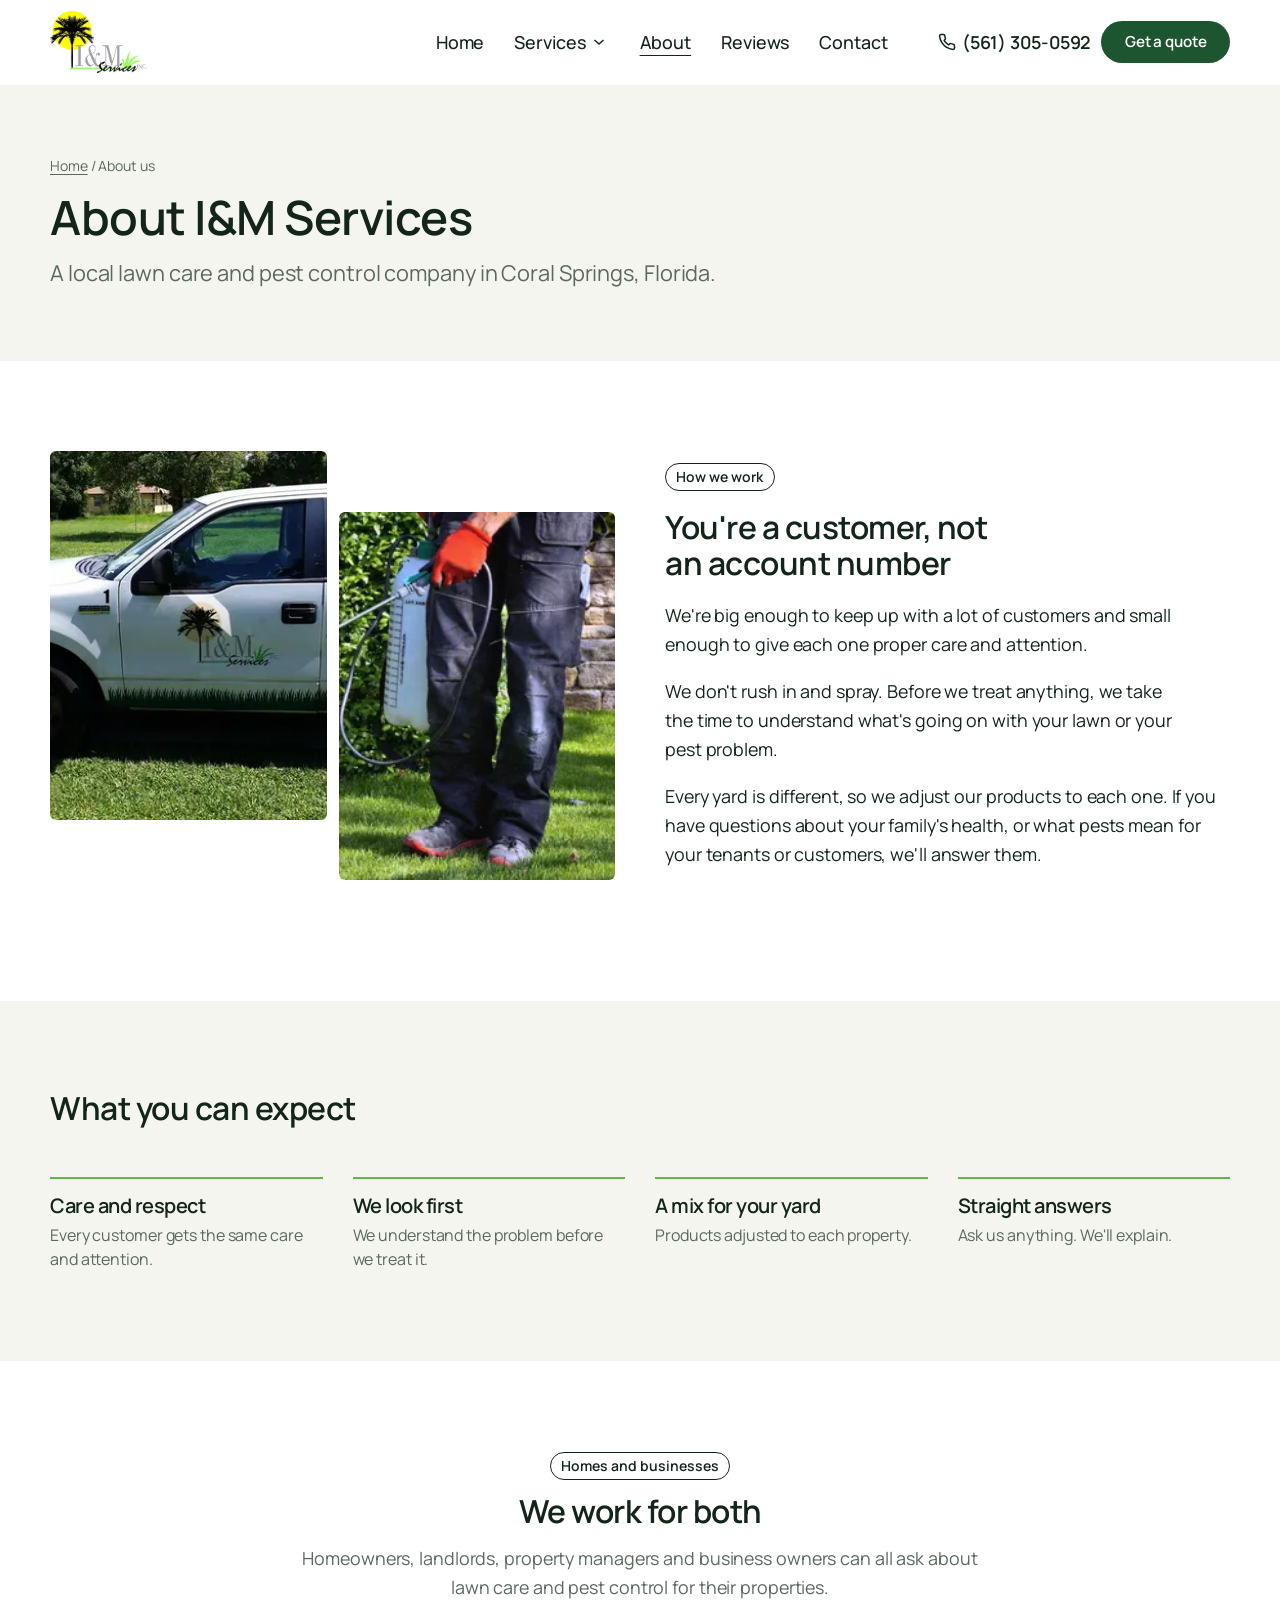
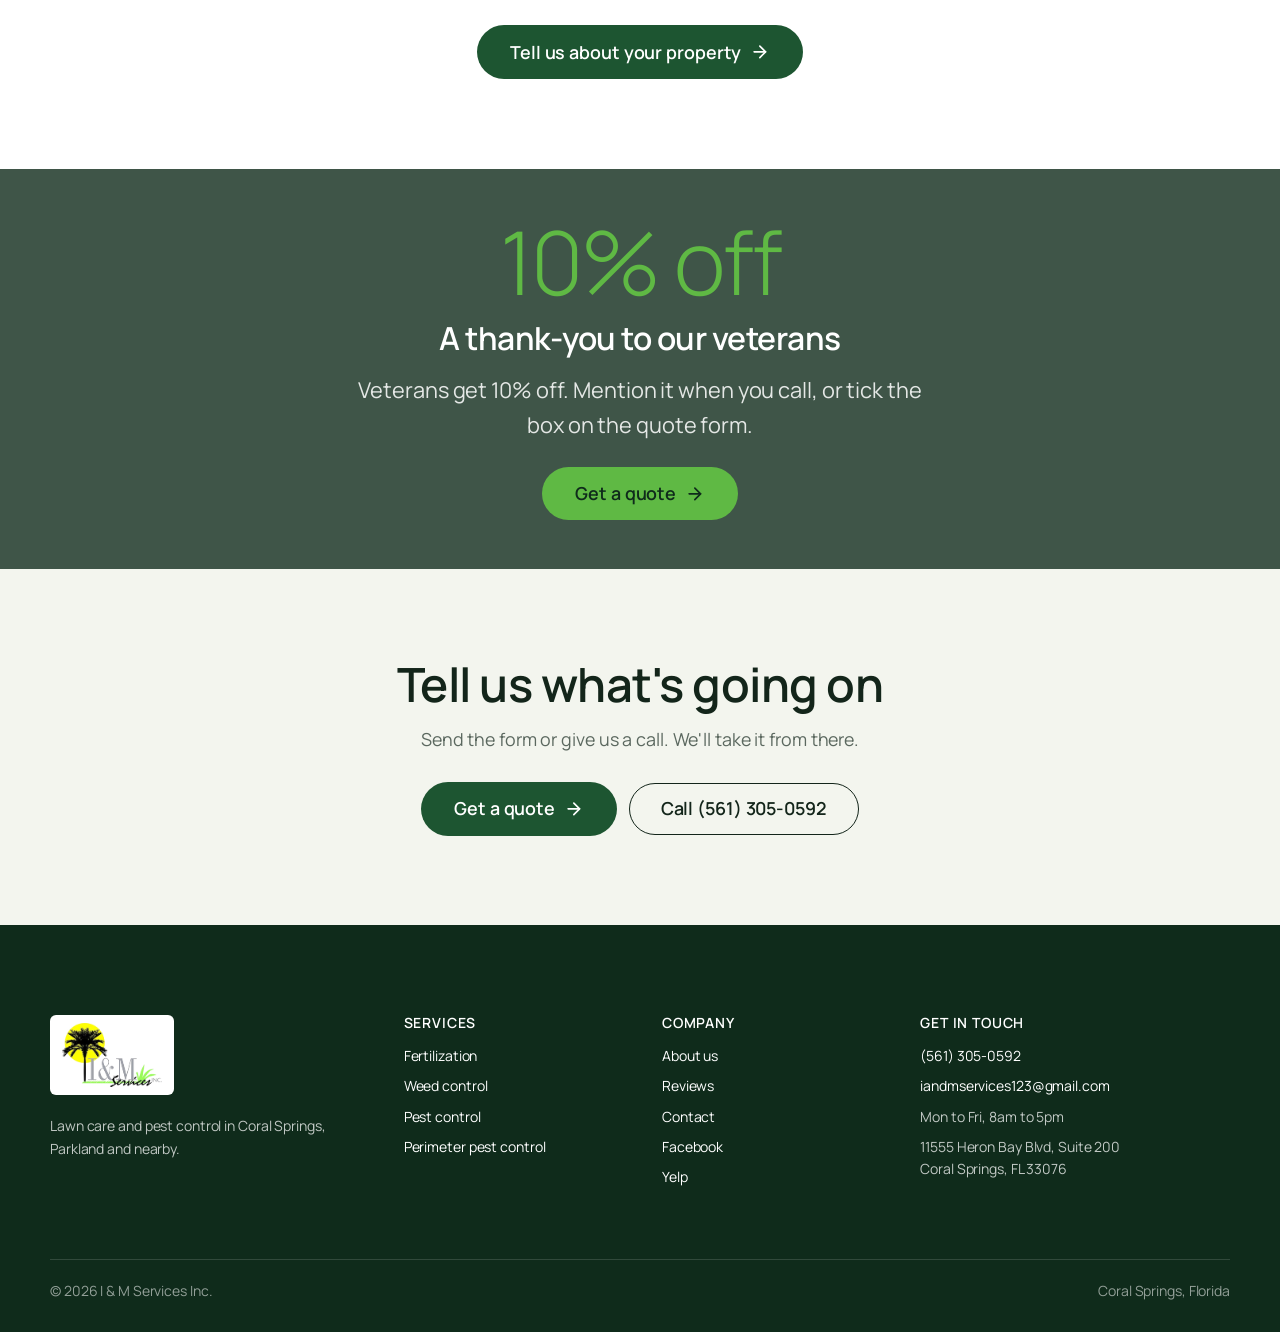
==== commit c34ffe44: "Service cards in forms, trust graphics, home hours, Services mega menu Rounded selectable service ca" ====
--- a/about-us/index.html
+++ b/about-us/index.html
@@ -31,7 +31,7 @@
 <header class="wp-block-template-part site-header has-global-padding">
   <div class="site-header__inner">
     <div class="wp-block-site-logo"><a href="../" rel="home" aria-label="I&amp;M Services, home"><img src="../assets/img/logo.webp" width="251" height="160" alt="I&amp;M Services Inc."></a></div>
-    <nav class="wp-block-navigation" aria-label="Main"><ul class="wp-block-navigation__container"><li class="wp-block-navigation-item"><a class="wp-block-navigation-item__content" href="../services/">Services</a></li><li class="wp-block-navigation-item"><a class="wp-block-navigation-item__content" href="../about-us/" aria-current="page">About</a></li><li class="wp-block-navigation-item"><a class="wp-block-navigation-item__content" href="../reviews/">Reviews</a></li><li class="wp-block-navigation-item"><a class="wp-block-navigation-item__content" href="../contact-us/">Contact</a></li></ul></nav>
+    <nav class="wp-block-navigation" aria-label="Main"><ul class="wp-block-navigation__container"><li class="wp-block-navigation-item"><a class="wp-block-navigation-item__content" href="../">Home</a></li><li class="wp-block-navigation-item has-child open-on-hover-click wp-block-navigation-submenu has-mega-menu"><a class="wp-block-navigation-item__content" href="../services/">Services</a><button class="wp-block-navigation__submenu-icon wp-block-navigation-submenu__toggle" type="button" aria-expanded="false" aria-controls="mega-services" aria-label="Services submenu"><svg xmlns="http://www.w3.org/2000/svg" width="12" height="12" viewBox="0 0 12 12" fill="none" aria-hidden="true" focusable="false"><path d="M1.50002 4L6.00002 8L10.5 4" stroke-width="1.5"></path></svg></button><div class="mega-menu" id="mega-services"><div class="mega-menu__inner"><div class="mega-menu__grid"><a class="mega-card" href="../services/#fertilization"><img src="../assets/img/fertilization-640.webp" width="640" height="427" alt="" loading="lazy" decoding="async"><span class="mega-card__title">Fertilization</span><span class="mega-card__text">We check your grass first, then adjust the fertilizer to suit your yard.</span></a><a class="mega-card" href="../services/#weed-control"><img src="../assets/img/weed-control-640.webp" width="640" height="427" alt="" loading="lazy" decoding="async"><span class="mega-card__title">Weed control</span><span class="mega-card__text">Weeds steal water and food from your grass. We knock them back so it can fill in.</span></a><a class="mega-card" href="../services/#pest-control"><img src="../assets/img/pest-control-640.webp" width="640" height="427" alt="" loading="lazy" decoding="async"><span class="mega-card__title">Pest control</span><span class="mega-card__text">Ants, roaches, termites, rodents, spiders. We move fast to get rid of them.</span></a><a class="mega-card" href="../services/#perimeter-pest-control"><img src="../assets/img/perimeter-640.webp" width="640" height="427" alt="" loading="lazy" decoding="async"><span class="mega-card__title">Perimeter pest control</span><span class="mega-card__text">A treated barrier around the outside of your home. Nothing gets sprayed inside.</span></a></div><div class="mega-menu__foot"><span><strong>Also on our truck:</strong> lawn and ornamental spraying, tree service, lawn maintenance, pressure cleaning and installation.</span><a class="more-link" href="../services/">All services <svg xmlns="http://www.w3.org/2000/svg" viewBox="0 0 24 24" fill="none" stroke="currentColor" stroke-width="2" stroke-linecap="round" stroke-linejoin="round" aria-hidden="true" focusable="false"><path d="M5 12h14"/><path d="m12 5 7 7-7 7"/></svg></a></div></div></div></li><li class="wp-block-navigation-item"><a class="wp-block-navigation-item__content" href="../about-us/" aria-current="page">About</a></li><li class="wp-block-navigation-item"><a class="wp-block-navigation-item__content" href="../reviews/">Reviews</a></li><li class="wp-block-navigation-item"><a class="wp-block-navigation-item__content" href="../contact-us/">Contact</a></li></ul></nav>
     <div class="header-tools">
       <a class="header-phone" href="tel:+15613050592"><svg width="18" height="18" xmlns="http://www.w3.org/2000/svg" viewBox="0 0 24 24" fill="none" stroke="currentColor" stroke-width="2" stroke-linecap="round" stroke-linejoin="round" aria-hidden="true" focusable="false"><path d="M22 16.92v3a2 2 0 0 1-2.18 2 19.79 19.79 0 0 1-8.63-3.07 19.5 19.5 0 0 1-6-6 19.79 19.79 0 0 1-3.07-8.67A2 2 0 0 1 4.11 2h3a2 2 0 0 1 2 1.72c.13.96.36 1.9.7 2.81a2 2 0 0 1-.45 2.11L8.09 9.91a16 16 0 0 0 6 6l1.27-1.27a2 2 0 0 1 2.11-.45c.91.34 1.85.57 2.81.7A2 2 0 0 1 22 16.92z"/></svg>(561) 305-0592</a>
       <a class="icon-button header-call" href="tel:+15613050592" aria-label="Call (561) 305-0592"><svg xmlns="http://www.w3.org/2000/svg" viewBox="0 0 24 24" fill="none" stroke="currentColor" stroke-width="2" stroke-linecap="round" stroke-linejoin="round" aria-hidden="true" focusable="false"><path d="M22 16.92v3a2 2 0 0 1-2.18 2 19.79 19.79 0 0 1-8.63-3.07 19.5 19.5 0 0 1-6-6 19.79 19.79 0 0 1-3.07-8.67A2 2 0 0 1 4.11 2h3a2 2 0 0 1 2 1.72c.13.96.36 1.9.7 2.81a2 2 0 0 1-.45 2.11L8.09 9.91a16 16 0 0 0 6 6l1.27-1.27a2 2 0 0 1 2.11-.45c.91.34 1.85.57 2.81.7A2 2 0 0 1 22 16.92z"/></svg></a>
@@ -41,7 +41,7 @@
   </div>
   <div class="wp-block-navigation__responsive-container" role="dialog" aria-modal="true" aria-label="Menu">
     <button class="wp-block-navigation__responsive-container-close icon-button" type="button" aria-label="Close menu"><svg xmlns="http://www.w3.org/2000/svg" viewBox="0 0 24 24" aria-hidden="true" focusable="false"><path fill="currentColor" d="m13.06 12 6.47-6.47-1.06-1.06L12 10.94 5.53 4.47 4.47 5.53 10.94 12l-6.47 6.47 1.06 1.06L12 13.06l6.47 6.47 1.06-1.06L13.06 12Z"/></svg></button>
-    <ul><li><a href="../">Home</a></li><li><a href="../services/">Services</a></li><li><a href="../about-us/" aria-current="page">About</a></li><li><a href="../reviews/">Reviews</a></li><li><a href="../contact-us/">Contact</a></li></ul>
+    <ul><li><a href="../">Home</a></li><li><a href="../services/">Services</a><ul class="overlay-sub"><li><a href="../services/#fertilization">Fertilization</a></li><li><a href="../services/#weed-control">Weed control</a></li><li><a href="../services/#pest-control">Pest control</a></li><li><a href="../services/#perimeter-pest-control">Perimeter pest control</a></li></ul></li><li><a href="../about-us/" aria-current="page">About</a></li><li><a href="../reviews/">Reviews</a></li><li><a href="../contact-us/">Contact</a></li></ul>
     <div class="wp-block-buttons is-layout-flex"><div class="wp-block-button"><a class="wp-block-button__link wp-element-button" href="../quote/">Get a quote</a></div><div class="wp-block-button is-style-outline"><a class="wp-block-button__link wp-element-button" href="tel:+15613050592">Call (561) 305-0592</a></div></div>
   </div>
 </header>
--- a/assets/css/site.css
+++ b/assets/css/site.css
@@ -419,3 +419,105 @@
 .notfound p { max-width: 44ch; margin: 14px auto 0; color: var(--wp--preset--color--accent-4); }
 .notfound .wp-block-buttons { justify-content: center; margin-top: 26px; }
 @media (max-width: 781px) { body.has-mobile-actions { padding-bottom: calc(70px + env(safe-area-inset-bottom)); } }
+
+/* Rounded service cards (hero quote box and quote page) */
+.gchoice-cards { display: grid; grid-template-columns: 1fr 1fr; gap: 8px; margin: 0; padding: 0; list-style: none; }
+.gcard { position: relative; display: block; height: 100%; }
+.gcard input { position: absolute; width: 1px; height: 1px; opacity: 0; }
+.gcard__box {
+  display: flex; align-items: center; gap: 10px; height: 100%; min-height: 46px; padding: 7px 10px 7px 7px;
+  border: 1.5px solid #d3d9cf; border-radius: 12px; background: #fff;
+  font-size: .9rem; font-weight: 600; line-height: 1.2; cursor: pointer;
+  transition: border-color .15s ease, background-color .15s ease, box-shadow .15s ease, transform .15s ease;
+}
+.gcard__box:hover { border-color: var(--wp--preset--color--accent-2); }
+.gcard__box:active { transform: scale(.98); }
+.gcard__icon { display: grid; flex: none; place-items: center; width: 30px; height: 30px; border-radius: 9px; background: var(--wp--preset--color--accent-5); color: var(--wp--preset--color--accent-2); transition: background-color .15s ease, color .15s ease; }
+.gcard__icon svg { width: 17px; height: 17px; }
+.gcard__text { min-width: 0; }
+.gcard__desc { display: block; margin-top: 3px; color: var(--wp--preset--color--accent-4); font-size: .82rem; font-weight: 400; line-height: 1.35; }
+.gcard__tick { display: grid; flex: none; place-items: center; width: 18px; height: 18px; margin-left: auto; border: 1.5px solid #c3cabe; border-radius: 50%; color: transparent; transition: background-color .15s ease, border-color .15s ease; }
+.gcard__tick svg { width: 10px; height: 10px; }
+.gcard input:checked + .gcard__box { border-color: var(--wp--preset--color--accent-2); background: #f1f8ec; box-shadow: inset 0 0 0 1px var(--wp--preset--color--accent-2); }
+.gcard input:checked + .gcard__box .gcard__icon { background: var(--wp--preset--color--accent-1); color: var(--wp--preset--color--accent-3); }
+.gcard input:checked + .gcard__box .gcard__tick { border-color: var(--wp--preset--color--accent-2); background: var(--wp--preset--color--accent-2); color: #fff; animation: tick-pop .25s ease; }
+.gcard input:focus-visible + .gcard__box { outline: 2px solid var(--wp--preset--color--accent-2); outline-offset: 2px; }
+.gfield.has-error .gcard__box { border-color: #e2a99e; }
+@keyframes tick-pop { from { transform: scale(.5); } to { transform: scale(1); } }
+.gchoice-cards--lg { gap: 10px; }
+.gchoice-cards--lg .gcard__box { align-items: flex-start; padding: 14px 14px 14px 12px; font-size: 1rem; }
+.gchoice-cards--lg .gcard__icon { width: 40px; height: 40px; border-radius: 11px; }
+.gchoice-cards--lg .gcard__icon svg { width: 20px; height: 20px; }
+@media (max-width: 479px) {
+  .gchoice-cards--lg .gcard__box { flex-direction: column; gap: 8px; padding: 12px; }
+  .gchoice-cards--lg .gcard__tick { position: absolute; top: 12px; right: 12px; }
+}
+.gform_footer--inline { display: grid; grid-template-columns: 1fr 1.35fr; gap: 12px; align-items: end; }
+.gform_footer--inline .wp-element-button { width: 100%; min-height: 46px; padding: .8rem 1rem; }
+.hero-cover { padding-top: var(--wp--preset--spacing--50) !important; padding-bottom: var(--wp--preset--spacing--50) !important; }
+
+/* Trust row graphics */
+.trust-item { display: flex; align-items: center; gap: 14px; }
+.trust-item p { margin: 0; }
+.trust-art { flex: none; width: 56px; height: 56px; transition: transform .3s cubic-bezier(.2, .7, .2, 1); }
+.trust-item:hover .trust-art { transform: translateY(-3px) rotate(-3deg); }
+.trust-art__spark { transform-box: fill-box; transform-origin: center; }
+.trust-art__pin { transform-box: fill-box; transform-origin: 50% 100%; }
+.js .trust-item.wp-reveal .trust-art { transform: scale(.6); opacity: 0; transition: transform .5s cubic-bezier(.34, 1.56, .64, 1), opacity .4s ease; transition-delay: calc(var(--reveal-delay, 0s) + .1s); }
+.js .trust-item.wp-reveal.is-revealed .trust-art { transform: none; opacity: 1; }
+.trust-item.is-revealed .trust-art__spark { animation: spark 2.4s ease-in-out .6s 2; }
+.trust-item.is-revealed .trust-art__pin { animation: pin-drop .6s cubic-bezier(.34, 1.56, .64, 1) .3s both; }
+@keyframes spark { 0%, 100% { transform: scale(1) rotate(0); } 50% { transform: scale(1.35) rotate(25deg); } }
+@keyframes pin-drop { from { transform: translateY(-8px); opacity: 0; } to { transform: none; opacity: 1; } }
+@media (max-width: 781px) { .trust-item { gap: 10px; } .trust-art { width: 44px; height: 44px; } }
+@media (prefers-reduced-motion: reduce) { .trust-item .trust-art, .trust-art__spark, .trust-art__pin { animation: none !important; transform: none !important; opacity: 1 !important; } }
+
+/* Home: contact + opening hours */
+.home-hours { align-items: center !important; }
+@media (min-width: 782px) { .home-hours > .wp-block-column:first-child { flex: 1.15 1 0 !important; } .home-hours > .wp-block-column:last-child { flex: 0 0 380px !important; } }
+.home-hours__lede { margin: 14px 0 26px; color: var(--wp--preset--color--accent-4); font-size: var(--wp--preset--font-size--large); }
+.home-hours__details { display: grid; gap: 10px; margin: 28px 0 0; padding: 22px 0 0; border-top: 1px solid var(--wp--preset--color--accent-6); list-style: none; font-size: var(--wp--preset--font-size--small); }
+.home-hours__details span { display: block; color: var(--wp--preset--color--accent-4); font-size: .78rem; font-weight: 600; letter-spacing: .06em; text-transform: uppercase; }
+.home-hours__details a { color: var(--wp--preset--color--contrast); font-weight: 600; word-break: break-word; }
+.hours-card { padding: 26px; border: 1px solid var(--wp--preset--color--accent-6); border-radius: 12px; background: #fff; box-shadow: 0 12px 32px rgb(19 37 26 / .06); }
+.hours-card h3 { margin-bottom: 10px; font-size: var(--wp--preset--font-size--large); }
+.hours-card .hours-table { font-size: .95rem; }
+.hours-card .hours-table td { padding: 9px 0; }
+.hours-card__note { margin-top: 14px; color: var(--wp--preset--color--accent-4); font-size: var(--wp--preset--font-size--small); }
+.gform_footer--inline .gfield { grid-column: auto; }
+.gchoice-cards { grid-template-columns: repeat(2, minmax(0, 1fr)); }
+.gcard__text { overflow-wrap: anywhere; }
+.quote-box .gcard__box { min-height: 42px; padding-top: 6px; padding-bottom: 6px; }
+@media (max-width: 479px) {
+  .quote-box .gcard__tick { display: none; }
+  .quote-box .gcard__box { gap: 8px; padding-right: 8px; font-size: .86rem; }
+  .quote-box .gcard__icon { width: 26px; height: 26px; }
+}
+
+/* Services mega menu (navigation submenu, Mega Menu block style) */
+.wp-block-navigation__container { align-items: center; }
+.wp-block-navigation-item.has-child { display: flex; align-items: center; gap: 2px; }
+.wp-block-navigation__submenu-icon { display: inline-grid; place-items: center; width: 22px; height: 22px; padding: 0; border: 0; border-radius: 4px; background: none; color: inherit; cursor: pointer; }
+.wp-block-navigation__submenu-icon svg { width: 12px; height: 12px; stroke: currentColor; transition: transform .2s ease; }
+.has-mega-menu.is-open > .wp-block-navigation-item__content { text-decoration: underline; text-underline-offset: .35em; }
+.has-mega-menu.is-open .wp-block-navigation__submenu-icon svg { transform: rotate(180deg); }
+.mega-menu {
+  position: absolute; top: 100%; right: 0; left: 0; z-index: 40;
+  padding: 26px var(--wp--style--root--padding-right) 24px var(--wp--style--root--padding-left);
+  border-top: 1px solid var(--wp--preset--color--accent-6); background: #fff; box-shadow: 0 28px 48px rgb(19 37 26 / .12);
+  opacity: 0; visibility: hidden; transform: translateY(-6px);
+  transition: opacity .18s ease, transform .18s ease, visibility 0s linear .18s;
+}
+.has-mega-menu.is-open .mega-menu { opacity: 1; visibility: visible; transform: none; transition: opacity .18s ease, transform .18s ease; }
+.mega-menu__inner { max-width: var(--wp--style--global--wide-size); margin: 0 auto; }
+.mega-menu__grid { display: grid; grid-template-columns: repeat(4, minmax(0, 1fr)); gap: 20px; }
+.mega-card { display: block; margin: -10px; padding: 10px; border-radius: 10px; color: var(--wp--preset--color--contrast); text-decoration: none; transition: background-color .15s ease; }
+.mega-card:hover, .mega-card:focus-visible { background: var(--wp--preset--color--accent-5); }
+.mega-card img { display: block; width: 100%; margin-bottom: 12px; aspect-ratio: 16 / 10; object-fit: cover; border-radius: 6px; }
+.mega-card__title { display: block; font-size: 1rem; font-weight: 600; }
+.mega-card__text { display: block; margin-top: 4px; color: var(--wp--preset--color--accent-4); font-size: .875rem; line-height: 1.45; }
+.mega-menu__foot { display: flex; flex-wrap: wrap; align-items: center; justify-content: space-between; gap: 10px 24px; margin-top: 22px; padding-top: 16px; border-top: 1px solid var(--wp--preset--color--accent-6); color: var(--wp--preset--color--accent-4); font-size: .875rem; }
+.mega-menu__foot strong { color: var(--wp--preset--color--contrast); }
+@media (max-width: 999px) { .mega-menu { display: none; } }
+.wp-block-navigation__responsive-container .overlay-sub { margin: 0 0 6px; padding: 0 0 0 2px; }
+.wp-block-navigation__responsive-container .overlay-sub a { padding: 5px 0; color: var(--wp--preset--color--accent-4); font-size: var(--wp--preset--font-size--medium); }
